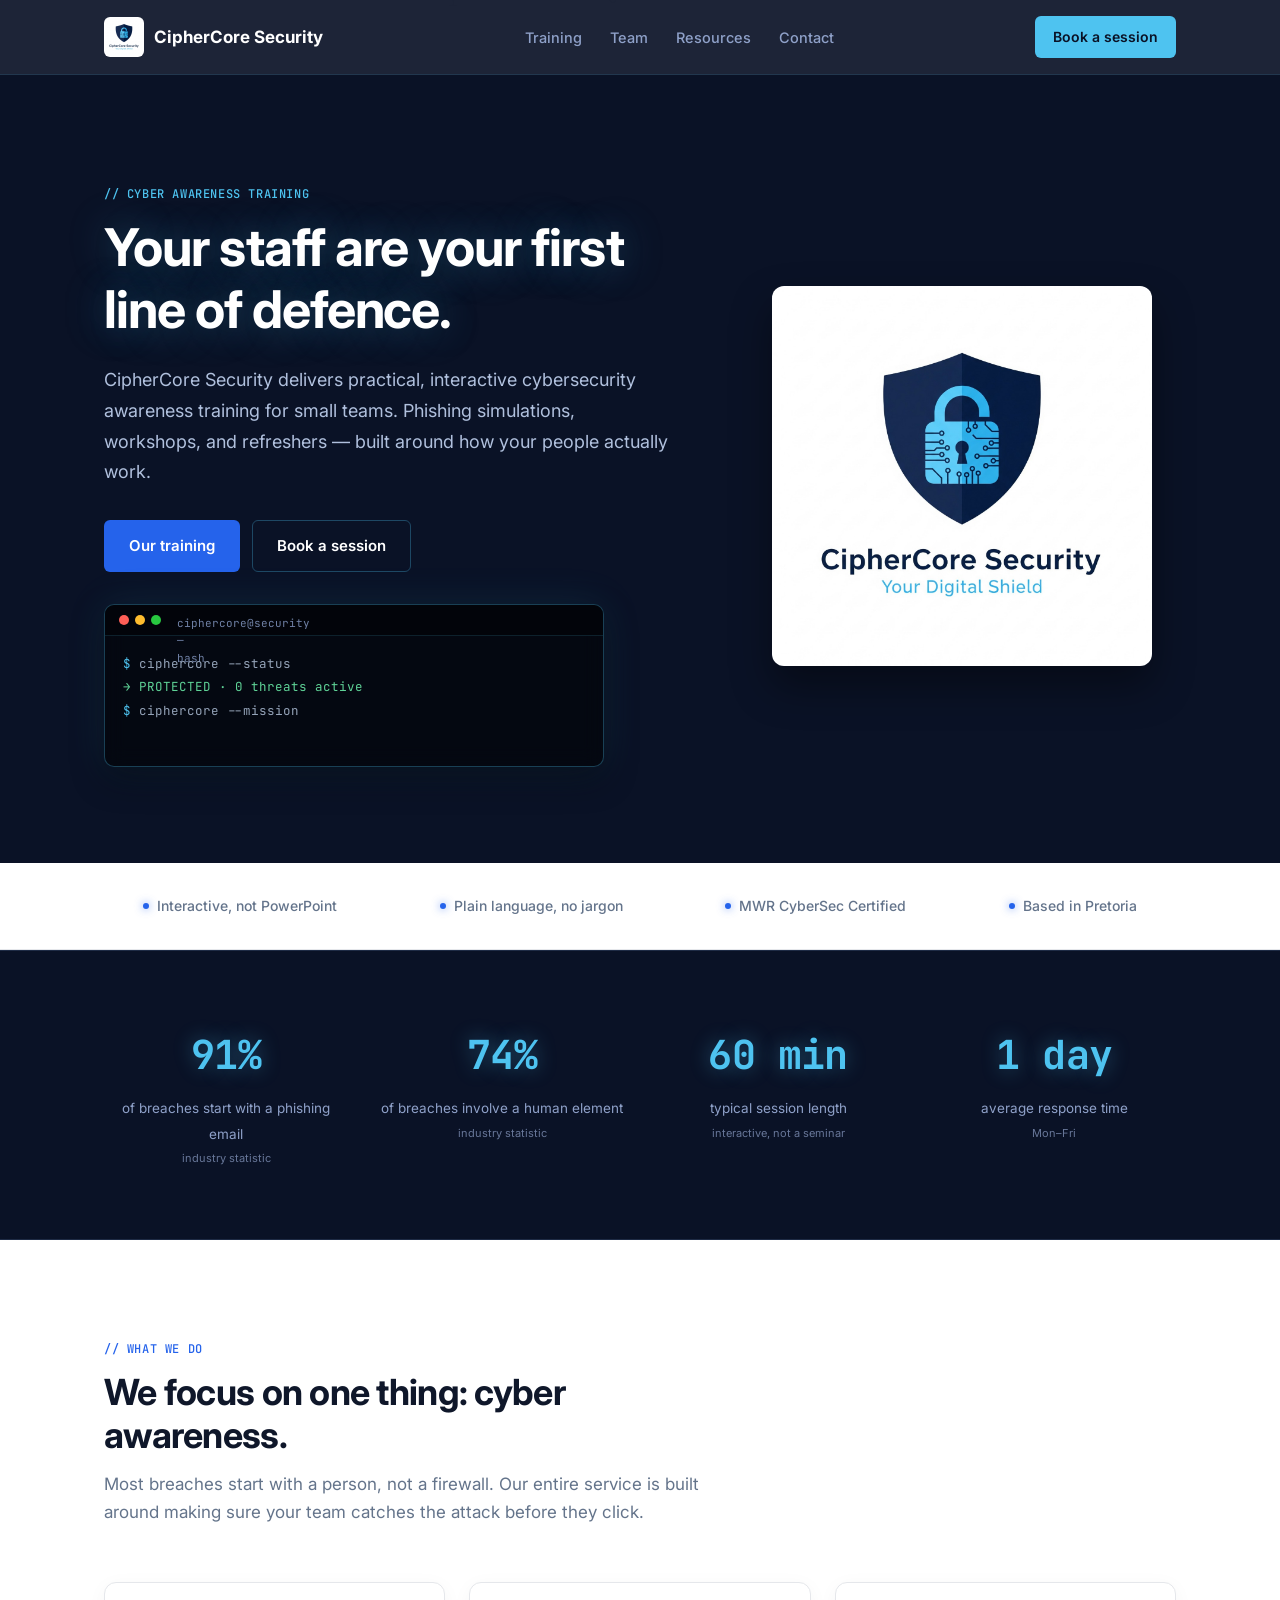
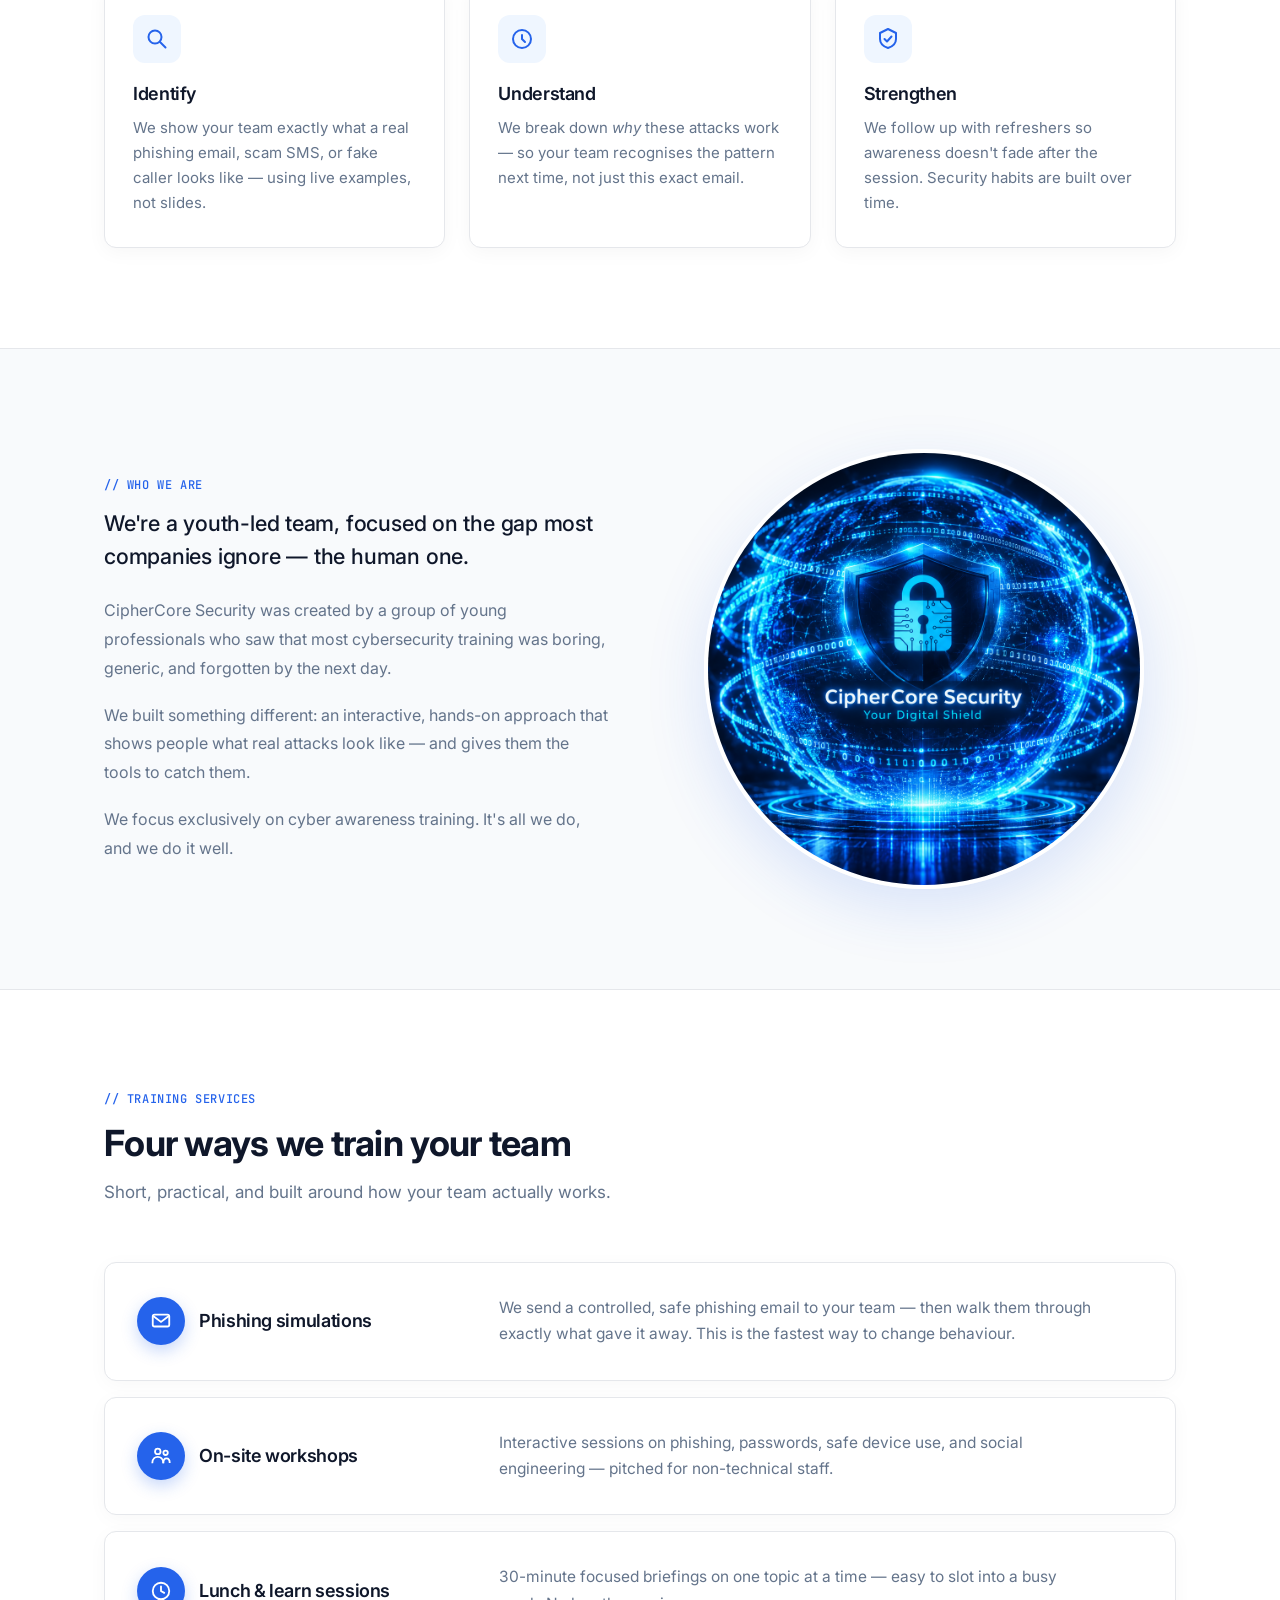
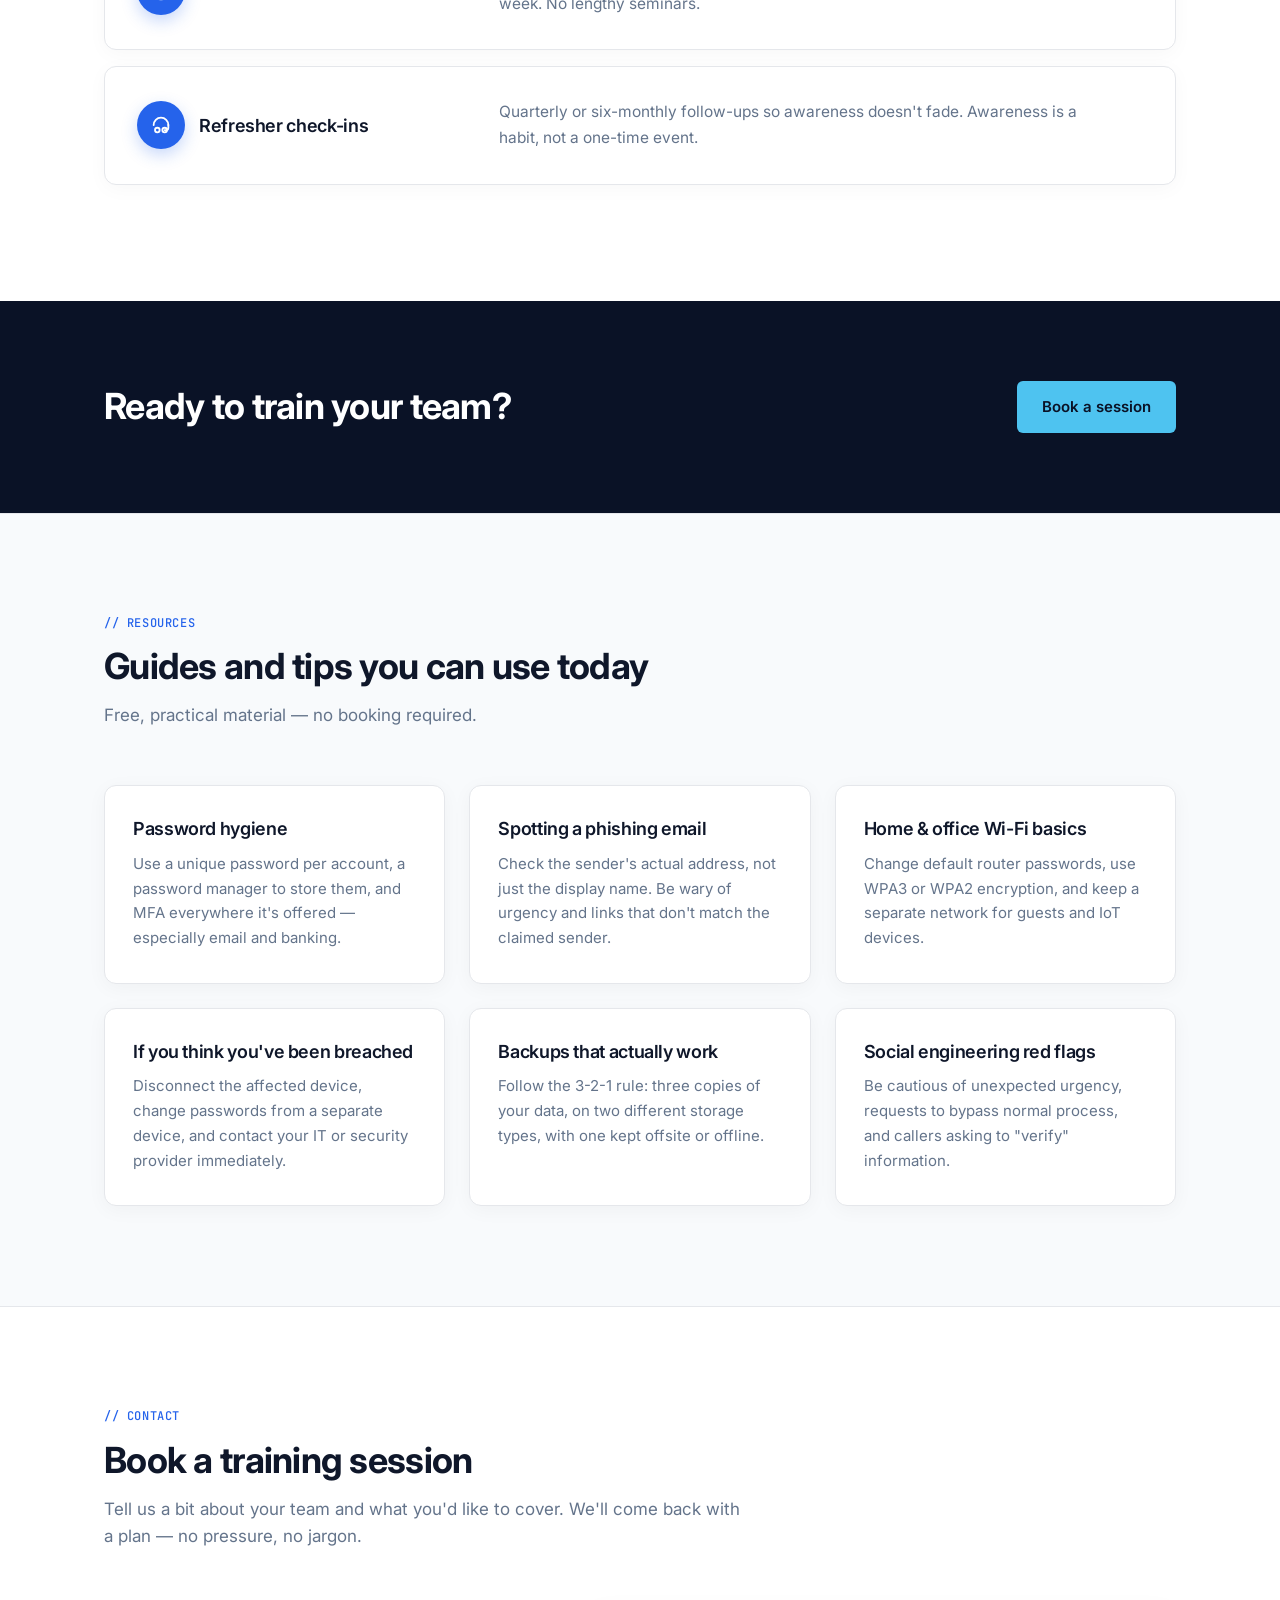
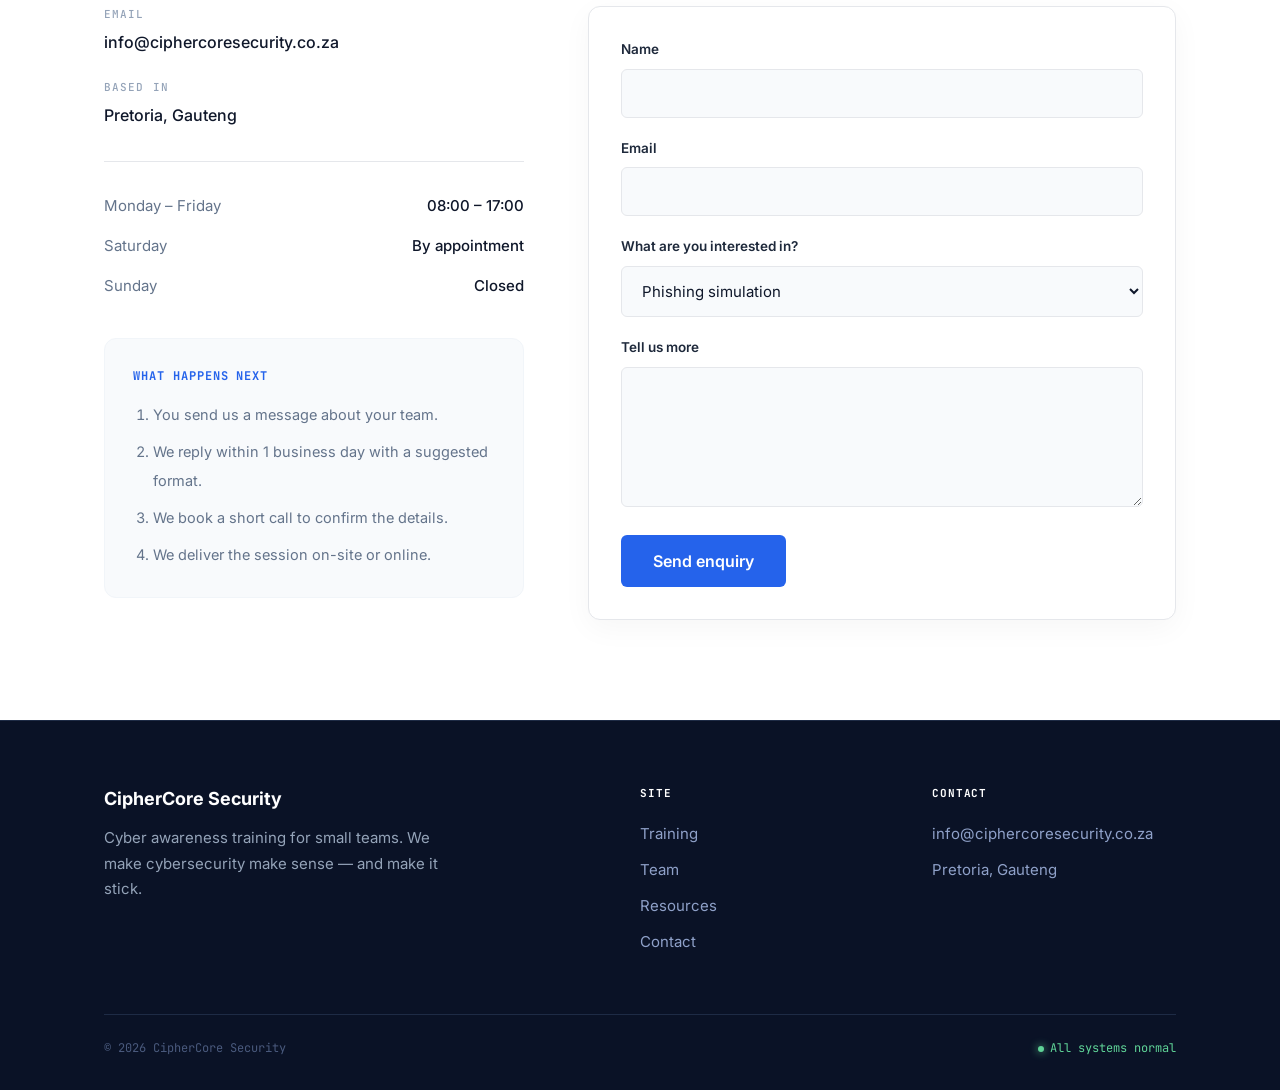
==== index.html @ 13bda6de "Remove process section from index.html Removed the process section detailing the steps for team trai" ====
<!DOCTYPE html>
<html lang="en">
<head>
<meta charset="UTF-8">
<meta name="viewport" content="width=device-width, initial-scale=1">
<title>CipherCore Security — Cyber Awareness Training</title>
<link rel="icon" type="image/jpeg" href="logo.jpg.jpeg">
<meta name="theme-color" content="#0a1226">
<meta name="description" content="Interactive cybersecurity awareness training for small teams. Phishing simulations, workshops, and refreshers — built for how real people work.">

<meta property="og:type" content="website">
<meta property="og:title" content="CipherCore Security — Cyber Awareness Training">
<meta property="og:description" content="Your staff are your first line of defence. We train them.">
<meta property="og:url" content="https://ciphercoresecurity.co.za/">
<meta property="og:image" content="https://ciphercoresecurity.co.za/logo.jpg.jpeg">
<meta name="twitter:card" content="summary_large_image">

<link rel="stylesheet" href="css/site.css">

</head>
<body>

<canvas id="siteCanvas" class="site-canvas" aria-hidden="true"></canvas>

<header class="site-header">
  <div class="nav">
    <a href="#" class="brand">
      <img src="logo.jpg.jpeg" alt="CipherCore Security logo" class="brand-logo">
      <span>CipherCore Security</span>
    </a>

    <button class="nav-toggle" aria-label="Toggle navigation">☰</button>

    <nav class="nav-links">
      <a href="#services">Training</a>
      <a href="#team">Team</a>
      <a href="#resources">Resources</a>
      <a href="#contact">Contact</a>
    </nav>

    <a href="#contact" class="nav-cta">Book a session</a>
  </div>
</header>

<!-- ============ HERO ============ -->
<section class="hero">
  <div class="wrap hero-grid">
    <div>
      <span class="eyebrow">// Cyber awareness training</span>
      <h1>Your staff are your first line of defence.</h1>
      <p class="lede">CipherCore Security delivers practical, interactive cybersecurity awareness training for small teams. Phishing simulations, workshops, and refreshers — built around how your people actually work.</p>
      <div class="hero-ctas">
        <a href="#services" class="btn btn-primary">Our training</a>
        <a href="#contact" class="btn btn-secondary">Book a session</a>
      </div>

      <div class="terminal">
        <div class="terminal-bar">
          <span></span><span></span><span></span>
          <span class="terminal-title">ciphercore@security — bash</span>
        </div>
        <div class="terminal-body"></div>
      </div>
    </div>

    <div class="hero-visual">
      <img src="logo.jpg.jpeg" alt="CipherCore Security" class="hero-logo">
    </div>
  </div>
</section>

<!-- ============ TRUST STRIP ============ -->
<section class="trust-strip">
  <div class="wrap">
    <div class="trust-items">
      <span>Interactive, not PowerPoint</span>
      <span>Plain language, no jargon</span>
      <span>MWR CyberSec Certified</span>
      <span>Based in Pretoria</span>
    </div>
  </div>
</section>

<!-- ============ STATS ============ -->
<section class="stats-section">
  <div class="wrap">
    <div class="stats-grid">
      <div class="stat-item">
        <span class="stat-num" data-target="91" data-suffix="%">0%</span>
        <span class="stat-label">of breaches start with a phishing email <small>industry statistic</small></span>
      </div>
      <div class="stat-item">
        <span class="stat-num" data-target="74" data-suffix="%">0%</span>
        <span class="stat-label">of breaches involve a human element <small>industry statistic</small></span>
      </div>
      <div class="stat-item">
        <span class="stat-num" data-target="60" data-suffix=" min">0 min</span>
        <span class="stat-label">typical session length <small>interactive, not a seminar</small></span>
      </div>
      <div class="stat-item">
        <span class="stat-num" data-target="1" data-suffix=" day">0 day</span>
        <span class="stat-label">average response time <small>Mon–Fri</small></span>
      </div>
    </div>
  </div>
</section>

<!-- ============ WHAT WE DO (PILLARS) ============ -->
<section>
  <div class="wrap">
    <div class="section-head">
      <span class="eyebrow">// What we do</span>
      <h2>We focus on one thing: cyber awareness.</h2>
      <p>Most breaches start with a person, not a firewall. Our entire service is built around making sure your team catches the attack before they click.</p>
    </div>

    <div class="pillars-grid">
      <div class="pillar">
        <div class="pillar-icon">
          <svg viewBox="0 0 24 24" fill="none">
            <circle cx="10" cy="10" r="6.5" stroke="currentColor" stroke-width="2"/>
            <line x1="15" y1="15" x2="20.5" y2="20.5" stroke="currentColor" stroke-width="2" stroke-linecap="round"/>
          </svg>
        </div>
        <h3>Identify</h3>
        <p>We show your team exactly what a real phishing email, scam SMS, or fake caller looks like — using live examples, not slides.</p>
      </div>

      <div class="pillar">
        <div class="pillar-icon">
          <svg viewBox="0 0 24 24" fill="none">
            <circle cx="12" cy="12" r="9" stroke="currentColor" stroke-width="2"/>
            <path d="M12 8V12L15 15" stroke="currentColor" stroke-width="2" stroke-linecap="round"/>
          </svg>
        </div>
        <h3>Understand</h3>
        <p>We break down <em>why</em> these attacks work — so your team recognises the pattern next time, not just this exact email.</p>
      </div>

      <div class="pillar">
        <div class="pillar-icon">
          <svg viewBox="0 0 24 24" fill="none">
            <path d="M12 2L20 6V12C20 16.5 16.5 19.5 12 21C7.5 19.5 4 16.5 4 12V6L12 2Z" stroke="currentColor" stroke-width="2" stroke-linejoin="round"/>
            <path d="M8.5 12L11 14.5L15.5 9.5" stroke="currentColor" stroke-width="2" stroke-linecap="round" stroke-linejoin="round"/>
          </svg>
        </div>
        <h3>Strengthen</h3>
        <p>We follow up with refreshers so awareness doesn't fade after the session. Security habits are built over time.</p>
      </div>
    </div>
  </div>
</section>

<!-- ============ ABOUT ============ -->
<section id="about" class="section-soft section-line">
  <div class="wrap about-grid">
    <div>
      <span class="eyebrow">// Who we are</span>
      <p class="about-lead">We're a youth-led team, focused on the gap most companies ignore — the human one.</p>
      
      <div class="about-body" style="margin-top: 24px;">
        <p>CipherCore Security was created by a group of young professionals who saw that most cybersecurity training was boring, generic, and forgotten by the next day.</p>
        <p>We built something different: an interactive, hands-on approach that shows people what real attacks look like — and gives them the tools to catch them.</p>
        <p>We focus exclusively on cyber awareness training. It's all we do, and we do it well.</p>
      </div>
    </div>
    
    <div class="about-visual">
      <img src="about-visual.jpg.png" alt="CipherCore Cyber Awareness" class="about-img">
    </div>
  </div>
</section>

<!-- ============ SERVICES ============ -->
<section id="services">
  <div class="wrap">
    <div class="section-head">
      <span class="eyebrow">// Training services</span>
      <h2>Four ways we train your team</h2>
      <p>Short, practical, and built around how your team actually works.</p>
    </div>

    <div class="value-rows">
      <div class="value-row">
        <h3>
          <span class="row-icon">
            <svg viewBox="0 0 24 24" fill="none"><rect x="3" y="5" width="18" height="13" rx="2" stroke="currentColor" stroke-width="2"/><path d="M3.5 6.5L12 13L20.5 6.5" stroke="currentColor" stroke-width="2"/></svg>
          </span>
          Phishing simulations
        </h3>
        <p>We send a controlled, safe phishing email to your team — then walk them through exactly what gave it away. This is the fastest way to change behaviour.</p>
      </div>

      <div class="value-row">
        <h3>
          <span class="row-icon">
            <svg viewBox="0 0 24 24" fill="none"><circle cx="8.5" cy="7" r="3" stroke="currentColor" stroke-width="2"/><circle cx="17" cy="8.5" r="2.4" stroke="currentColor" stroke-width="2"/><path d="M2.5 20 C2.5 14.5 6 13 8.5 13 C11 13 14.5 14.5 14.5 20" stroke="currentColor" stroke-width="2"/><path d="M14.5 20 C14.5 16 16.5 14.5 18 14.5 C19.8 14.5 21.5 16 21.5 19.5" stroke="currentColor" stroke-width="2"/></svg>
          </span>
          On-site workshops
        </h3>
        <p>Interactive sessions on phishing, passwords, safe device use, and social engineering — pitched for non-technical staff.</p>
      </div>

      <div class="value-row">
        <h3>
          <span class="row-icon">
            <svg viewBox="0 0 24 24" fill="none"><circle cx="12" cy="12" r="9" stroke="currentColor" stroke-width="2"/><path d="M12 7V12L15.5 14" stroke="currentColor" stroke-width="2" stroke-linecap="round"/></svg>
          </span>
          Lunch &amp; learn sessions
        </h3>
        <p>30-minute focused briefings on one topic at a time — easy to slot into a busy week. No lengthy seminars.</p>
      </div>

      <div class="value-row">
        <h3>
          <span class="row-icon">
            <svg viewBox="0 0 24 24" fill="none"><path d="M4 12C4 7.5 7.5 4 12 4C16.5 4 20 7.5 20 12" stroke="currentColor" stroke-width="2" stroke-linecap="round"/><path d="M20 12V15C20 16.5 19 17.5 17.5 17.5H16" stroke="currentColor" stroke-width="2" stroke-linecap="round"/><circle cx="8" cy="17.5" r="2.5" stroke="currentColor" stroke-width="2"/><circle cx="16" cy="17.5" r="2.5" stroke="currentColor" stroke-width="2"/></svg>
          </span>
          Refresher check-ins
        </h3>
        <p>Quarterly or six-monthly follow-ups so awareness doesn't fade. Awareness is a habit, not a one-time event.</p>
      </div>
    </div>
  </div>
</section>


<!-- ============ CTA ============ -->
<section class="cta-banner">
  <div class="wrap">
    <h2>Ready to train your team?</h2>
    <a href="#contact" class="btn btn-primary">Book a session</a>
  </div>
</section>


<!-- ============ RESOURCES ============ -->
<section id="resources" class="section-soft section-line">
  <div class="wrap">
    <div class="section-head">
      <span class="eyebrow">// Resources</span>
      <h2>Guides and tips you can use today</h2>
      <p>Free, practical material — no booking required.</p>
    </div>

    <div class="card-grid">
      <div class="card">
        <h3>Password hygiene</h3>
        <p>Use a unique password per account, a password manager to store them, and MFA everywhere it's offered — especially email and banking.</p>
      </div>
      <div class="card">
        <h3>Spotting a phishing email</h3>
        <p>Check the sender's actual address, not just the display name. Be wary of urgency and links that don't match the claimed sender.</p>
      </div>
      <div class="card">
        <h3>Home &amp; office Wi-Fi basics</h3>
        <p>Change default router passwords, use WPA3 or WPA2 encryption, and keep a separate network for guests and IoT devices.</p>
      </div>
      <div class="card">
        <h3>If you think you've been breached</h3>
        <p>Disconnect the affected device, change passwords from a separate device, and contact your IT or security provider immediately.</p>
      </div>
      <div class="card">
        <h3>Backups that actually work</h3>
        <p>Follow the 3-2-1 rule: three copies of your data, on two different storage types, with one kept offsite or offline.</p>
      </div>
      <div class="card">
        <h3>Social engineering red flags</h3>
        <p>Be cautious of unexpected urgency, requests to bypass normal process, and callers asking to "verify" information.</p>
      </div>
    </div>
  </div>
</section>

<!-- ============ CONTACT ============ -->
<section id="contact">
  <div class="wrap">
    <div class="section-head">
      <span class="eyebrow">// Contact</span>
      <h2>Book a training session</h2>
      <p>Tell us a bit about your team and what you'd like to cover. We'll come back with a plan — no pressure, no jargon.</p>
    </div>

    <div class="contact-grid">
      <div class="contact-info">
        <div class="item">
          <span class="label">Email</span>
          <a href="mailto:info@ciphercoresecurity.co.za">info@ciphercoresecurity.co.za</a>
        </div>
        <div class="item">
          <span class="label">Based in</span>
          <span>Pretoria, Gauteng</span>
        </div>

        <div class="hours">
          <div class="hours-row"><span>Monday – Friday</span><span>08:00 – 17:00</span></div>
          <div class="hours-row"><span>Saturday</span><span>By appointment</span></div>
          <div class="hours-row"><span>Sunday</span><span>Closed</span></div>
        </div>

        <div class="next-steps">
          <h4>What happens next</h4>
          <ol>
            <li>You send us a message about your team.</li>
            <li>We reply within 1 business day with a suggested format.</li>
            <li>We book a short call to confirm the details.</li>
            <li>We deliver the session on-site or online.</li>
          </ol>
        </div>
      </div>

      <form action="https://formspree.io/f/mdeaywbo" method="POST">
        <div class="form-row">
          <label for="name">Name</label>
          <input type="text" id="name" name="name" required>
        </div>
        <div class="form-row">
          <label for="email">Email</label>
          <input type="email" id="email" name="email" required>
        </div>
        <div class="form-row">
          <label for="service">What are you interested in?</label>
          <select id="service" name="service">
            <option>Phishing simulation</option>
            <option>On-site workshop</option>
            <option>Lunch &amp; learn session</option>
            <option>Full awareness programme</option>
            <option>Not sure yet — let's talk</option>
          </select>
        </div>
        <div class="form-row">
          <label for="message">Tell us more</label>
          <textarea id="message" name="message" required></textarea>
        </div>
        <button type="submit">Send enquiry</button>
      </form>
    </div>
  </div>
</section>

<!-- ============ FOOTER ============ -->
<footer class="site-footer">
  <div class="wrap">
    <div class="footer-grid">
      <div class="footer-brand">
        <h4>CipherCore Security</h4>
        <p>Cyber awareness training for small teams. We make cybersecurity make sense — and make it stick.</p>
      </div>

      <div class="footer-col">
        <h5>Site</h5>
        <a href="#services">Training</a>
        <a href="#team">Team</a>
        <a href="#resources">Resources</a>
        <a href="#contact">Contact</a>
      </div>

      <div class="footer-col">
        <h5>Contact</h5>
        <a href="mailto:info@ciphercoresecurity.co.za">info@ciphercoresecurity.co.za</a>
        <span>Pretoria, Gauteng</span>
      </div>
    </div>

    <div class="footer-bottom">
      <span>© <span id="year"></span> CipherCore Security</span>
      <span class="status">All systems normal</span>
    </div>
  </div>
</footer>

<script src="js/main.js"></script>
</body>
</html>
---- css/site.css ----
/* =========================================================
   CipherCore Security — Final Working CSS
   ========================================================= */

@import url('https://fonts.googleapis.com/css2?family=Inter:wght@400;500;600;700&family=JetBrains+Mono:wght@400;500;700&display=swap');

:root {
  --bg: #ffffff;
  --bg-soft: #f8fafc;
  --bg-card: #ffffff;
  --ink: #0f172a;
  --ink-2: #1e293b;
  --muted: #64748b;
  --muted-2: #94a3b8;
  --line: #e5e7eb;
  --line-soft: #f1f5f9;
  --brand: #2563eb;
  --brand-dark: #1d4ed8;
  --brand-soft: #eff6ff;
  --cyan: #4EC3F0;
  --navy: #0a1226;
  --radius: 12px;
  --radius-sm: 6px;
  --max: 1120px;
}

* { box-sizing: border-box; margin: 0; padding: 0; }
html { scroll-behavior: smooth; }

body {
  font-family: 'Inter', -apple-system, BlinkMacSystemFont, 'Segoe UI', system-ui, sans-serif;
  background: var(--bg);
  color: var(--ink);
  line-height: 1.6;
  -webkit-font-smoothing: antialiased;
  position: relative;
  overflow-x: hidden;
  width: 100%;
  max-width: 100vw;
}

img { max-width: 100%; height: auto; display: block; }
a { color: inherit; text-decoration: none; }

.site-canvas {
  position: fixed;
  top: 0;
  left: 0;
  width: 100%;
  height: 100%;
  z-index: -1;
  pointer-events: none;
  opacity: 0.15; 
}

section {
  padding: 100px 0;
  position: relative;
  z-index: 1;
  background-color: var(--bg);
}

.section-soft {
  background-color: var(--bg-soft);
  border-top: 1px solid var(--line);
  border-bottom: 1px solid var(--line);
}

.hero, .stats-section, .cta-banner, .site-footer {
  background-color: var(--navy);
}

.site-header {
  position: sticky;
  top: 0;
  z-index: 50;
  background: rgba(10, 18, 38, 0.92);
  backdrop-filter: blur(12px);
  border-bottom: 1px solid rgba(78, 195, 240, 0.12);
}

.nav {
  display: flex;
  align-items: center;
  justify-content: space-between;
  padding: 16px 24px;
  max-width: var(--max);
  margin: 0 auto;
  gap: 24px;
}

.brand {
  display: flex;
  align-items: center;
  gap: 10px;
  font-weight: 700;
  font-size: 17px;
  color: #fff;
  flex-shrink: 0;
}

.brand-logo {
  height: 40px;
  width: auto;
  max-height: 40px;
  max-width: 200px;
  display: inline-block;
  vertical-align: middle;
  border-radius: 6px;
}

.nav-links {
  display: flex;
  gap: 28px;
  font-size: 14.5px;
  color: #8fa1c9;
  font-weight: 500;
}

.nav-links a { transition: color 0.15s; }
.nav-links a:hover { color: #fff; }

.nav-cta {
  background: var(--cyan);
  color: var(--navy);
  padding: 10px 18px;
  border-radius: var(--radius-sm);
  font-size: 14px;
  font-weight: 600;
  transition: all 0.15s;
  white-space: nowrap;
}
.nav-cta:hover {
  background: #fff;
  box-shadow: 0 0 20px rgba(78, 195, 240, 0.5);
}

.nav-toggle {
  display: none;
  background: none;
  border: 1px solid rgba(78, 195, 240, 0.2);
  color: #fff;
  font-size: 20px;
  padding: 6px 10px;
  border-radius: 6px;
  cursor: pointer;
}

.btn {
  display: inline-block;
  padding: 13px 24px;
  border-radius: var(--radius-sm);
  font-weight: 600;
  font-size: 15px;
  transition: all 0.15s;
  cursor: pointer;
  border: 1px solid transparent;
  font-family: inherit;
}

.btn-primary { background: var(--brand); color: #fff; }
.btn-primary:hover {
  background: var(--brand-dark);
  transform: translateY(-1px);
  box-shadow: 0 8px 20px rgba(37, 99, 235, 0.35);
}

.btn-secondary { background: transparent; color: #fff; border-color: rgba(78, 195, 240, 0.3); }
.btn-secondary:hover { border-color: var(--cyan); color: var(--cyan); }

.wrap {
  max-width: var(--max);
  margin: 0 auto;
  padding: 0 24px;
}

.section-head { max-width: 640px; margin-bottom: 56px; }

.eyebrow {
  display: block;
  font-family: 'JetBrains Mono', monospace;
  font-size: 12px;
  font-weight: 500;
  color: var(--brand);
  margin-bottom: 12px;
  letter-spacing: 0.05em;
  text-transform: uppercase;
}

h1, h2, h3 { color: var(--ink); letter-spacing: -0.02em; line-height: 1.2; }
h1 { font-size: clamp(2rem, 5vw, 3.25rem); font-weight: 700; }
h2 { font-size: clamp(1.75rem, 3.5vw, 2.25rem); font-weight: 700; }
h3 { font-size: 1.125rem; font-weight: 600; }

.section-head h2 { margin-bottom: 14px; }
.section-head p { color: var(--muted); font-size: 17px; }
p { color: var(--ink-2); }

.hero {
  padding: 110px 0 96px;
  position: relative;
  z-index: 1;
  overflow: hidden;
  color: #fff;
}

.hero-grid {
  display: grid;
  grid-template-columns: 1.15fr 0.85fr;
  gap: 64px;
  align-items: center;
  position: relative;
  z-index: 2;
}

.hero .eyebrow { color: var(--cyan); }

.hero h1 {
  color: #ffffff;
  max-width: 16ch;
  margin-bottom: 24px;
  text-shadow: 0 0 40px rgba(78, 195, 240, 0.35);
}

.hero .lede {
  font-size: 18px;
  color: #b0c0dd;
  max-width: 52ch;
  margin-bottom: 32px;
  line-height: 1.7;
}

.hero-ctas { display: flex; gap: 12px; flex-wrap: wrap; margin-bottom: 32px; }

.terminal {
  background: rgba(0, 0, 0, 0.55);
  border: 1px solid rgba(78, 195, 240, 0.3);
  border-radius: 10px;
  overflow: hidden;
  font-family: 'JetBrains Mono', monospace;
  font-size: 12.5px;
  max-width: 500px;
  box-shadow: 0 12px 32px rgba(0, 0, 0, 0.4), 0 0 40px rgba(78, 195, 240, 0.12);
  backdrop-filter: blur(10px);
}

.terminal-bar { display: flex; align-items: center; gap: 6px; padding: 10px 14px; border-bottom: 1px solid rgba(78, 195, 240, 0.15); background: rgba(0, 0, 0, 0.4); }
.terminal-bar span { width: 10px; height: 10px; border-radius: 50%; }
.terminal-bar span:nth-child(1) { background: #ff5f57; }
.terminal-bar span:nth-child(2) { background: #febc2e; }
.terminal-bar span:nth-child(3) { background: #28c840; }
.terminal-title { margin-left: 10px; color: #6f80a5; font-size: 11px; }

.terminal-body { padding: 16px 18px; color: #94a3b8; line-height: 1.9; min-height: 130px; }
.terminal-line { display: block; white-space: nowrap; overflow: hidden; }
.terminal-line .prompt { color: var(--cyan); }
.terminal-line .ok { color: #5FD397; }
.terminal-line .hl { color: #c8ffd4; }

.terminal-cursor { display: inline-block; width: 8px; height: 14px; background: var(--cyan); vertical-align: text-bottom; animation: termBlink 1s steps(1) infinite; margin-left: 2px; }
@keyframes termBlink { 50% { opacity: 0; } }

.hero-visual { display: grid; place-items: center; position: relative; z-index: 1; width: 100%; }
.hero-logo { max-width: 100%; max-height: 380px; width: auto; height: auto; display: block; margin: 0 auto; border-radius: 12px; box-shadow: 0 20px 40px rgba(0, 0, 0, 0.4); }

.trust-strip { padding: 32px 0; border-bottom: 1px solid var(--line); background: var(--bg); }
.trust-items { display: flex; justify-content: space-around; flex-wrap: wrap; gap: 24px; font-size: 14px; color: var(--muted); font-weight: 500; }
.trust-items span { display: flex; align-items: center; gap: 8px; }
.trust-items span::before { content: ""; width: 6px; height: 6px; background: var(--brand); border-radius: 50%; box-shadow: 0 0 8px rgba(37, 99, 235, 0.7); }

.stats-section { color: #e6ede9; padding: 72px 0; border-top: 1px solid #1e2b45; border-bottom: 1px solid #1e2b45; }
.stats-grid { display: grid; grid-template-columns: repeat(auto-fit, minmax(200px, 1fr)); gap: 32px; text-align: center; }
.stat-item .stat-num { font-family: 'JetBrains Mono', monospace; font-size: 2.5rem; font-weight: 700; color: var(--cyan); letter-spacing: -0.02em; display: block; margin-bottom: 8px; text-shadow: 0 0 20px rgba(78, 195, 240, 0.4); }
.stat-item .stat-label { font-size: 13.5px; color: #8fa1c9; line-height: 1.5; }
.stat-item .stat-label small { display: block; font-size: 11px; opacity: 0.7; margin-top: 4px; }

.pillars-grid, .card-grid { display: grid; grid-template-columns: repeat(auto-fit, minmax(280px, 1fr)); gap: 24px; }

.pillar, .card {
  background: var(--bg-card);
  border: 1px solid var(--line);
  border-radius: var(--radius);
  padding: 32px 28px;
  transition: all 0.2s ease;
  box-shadow: 0 4px 20px rgba(0,0,0,0.04);
  display: flex;
  flex-direction: column;
}

.pillar:hover, .card:hover {
  border-color: var(--brand);
  transform: translateY(-3px);
  box-shadow: 0 12px 30px rgba(37, 99, 235, 0.12);
}

.pillar-icon {
  width: 48px; height: 48px;
  border-radius: 12px;
  background: var(--brand-soft); 
  color: var(--brand);
  display: grid; place-items: center;
  margin-bottom: 20px;
}

.pillar-icon svg { width: 24px; height: 24px; }
.pillar h3, .card h3 { margin-bottom: 12px; font-size: 1.125rem; }
.pillar p, .card p { color: var(--muted); font-size: 15px; line-height: 1.65; flex: 1; }

.value-rows { display: flex; flex-direction: column; }
.value-row {
  display: grid;
  grid-template-columns: 1fr 2fr;
  gap: 40px;
  padding: 32px;
  background: var(--bg-card);
  border: 1px solid var(--line);
  border-radius: var(--radius);
  margin-bottom: 16px;
  box-shadow: 0 4px 20px rgba(0,0,0,0.03);
  align-items: center;
  transition: all 0.2s ease;
}
.value-row:hover { border-color: var(--brand); transform: translateY(-2px); box-shadow: 0 12px 30px rgba(37, 99, 235, 0.08); }
.value-row h3 { font-size: 1.125rem; display: flex; align-items: center; gap: 14px; }
.value-row h3 .row-icon {
  width: 48px; height: 48px;
  border-radius: 50%;
  background: var(--brand); 
  color: #fff;
  display: grid; place-items: center;
  flex-shrink: 0;
  box-shadow: 0 6px 16px rgba(37, 99, 235, 0.25);
}
.value-row h3 .row-icon svg { width: 22px; height: 22px; }
.value-row p { color: var(--muted); font-size: 15.5px; line-height: 1.7; max-width: 60ch; }

.process-list { display: flex; flex-direction: column; max-width: 720px; margin: 0 auto; }
.process-step {
  display: grid;
  grid-template-columns: 48px 1fr;
  gap: 24px;
  padding: 32px;
  background: var(--bg-card);
  border: 1px solid var(--line);
  border-radius: var(--radius);
  margin-bottom: 16px;
  box-shadow: 0 4px 20px rgba(0,0,0,0.03);
  transition: all 0.2s ease;
}
.process-step:hover { border-color: var(--brand); transform: translateX(4px); }
.process-num {
  font-family: 'JetBrains Mono', monospace;
  font-size: 16px; font-weight: 700;
  color: var(--brand);
  display: flex; align-items: center; justify-content: center;
  width: 48px; height: 48px;
  background: var(--brand-soft);
  border-radius: 50%;
}
.process-step h3 { font-size: 1.125rem; margin-bottom: 6px; }
.process-step p { color: var(--muted); font-size: 15.5px; }

.cta-banner { color: #fff; padding: 80px 0; }
.cta-banner .wrap { display: flex; justify-content: space-between; align-items: center; flex-wrap: wrap; gap: 24px; }
.cta-banner h2 { color: #fff; font-size: clamp(1.5rem, 3vw, 2.25rem); max-width: 24ch; }
.cta-banner .btn-primary { background: var(--cyan); color: var(--navy); }
.cta-banner .btn-primary:hover { background: #fff; }

.about-grid { display: grid; grid-template-columns: 1fr 1fr; gap: 64px; align-items: center; }
.about-lead { font-size: 1.35rem; font-weight: 500; color: var(--ink); line-height: 1.5; letter-spacing: -0.01em; margin-bottom: 24px; }
.about-body p { color: var(--muted); font-size: 16px; line-height: 1.8; margin-bottom: 18px; }
.about-body p:last-child { margin-bottom: 0; }
.about-visual { width: 100%; max-width: 440px; aspect-ratio: 1 / 1; margin: 0 auto; border-radius: 50%; overflow: hidden; box-shadow: 0 20px 60px rgba(37, 99, 235, 0.15); border: 4px solid var(--bg); }
.about-img { width: 100%; height: 100%; display: block; object-fit: cover; animation: spinImage 40s linear infinite; }
@keyframes spinImage { from { transform: rotate(0deg); } to { transform: rotate(360deg); } }

.team-grid { display: grid; grid-template-columns: repeat(auto-fill, minmax(260px, 1fr)); gap: 24px; }
.team-card {
  background: var(--bg-card);
  border: 1px solid var(--line);
  border-radius: var(--radius);
  padding: 28px;
  transition: all 0.2s ease;
  box-shadow: 0 4px 20px rgba(0,0,0,0.04);
}
.team-card:hover { border-color: var(--brand); transform: translateY(-4px); box-shadow: 0 16px 40px rgba(37, 99, 235, 0.12); }
.team-avatar {
  width: 80px; height: 80px;
  border-radius: 50%;
  background: linear-gradient(135deg, var(--brand), var(--brand-dark));
  color: #fff;
  display: grid; place-items: center;
  font-weight: 600; font-size: 20px;
  margin-bottom: 20px;
  box-shadow: 0 8px 20px rgba(37, 99, 235, 0.3);
}
.team-photo {
  width: 80px; height: 80px;
  border-radius: 50%;
  object-fit: cover; object-position: center top;
  display: block;
  margin-bottom: 20px;
  box-shadow: 0 8px 20px rgba(37, 99, 235, 0.25);
  border: 3px solid #fff;
}
.team-card h3 { font-size: 1.125rem; margin-bottom: 4px; }
.team-card .role { font-family: 'JetBrains Mono', monospace; font-size: 12px; font-weight: 500; color: var(--brand); text-transform: uppercase; letter-spacing: 0.08em; margin-bottom: 16px; }
.team-card p { color: var(--muted); font-size: 14.5px; line-height: 1.7; margin-bottom: 20px; }
.team-card .team-link { font-size: 14px; font-weight: 600; color: var(--brand); }
.team-card .team-link:hover { color: var(--brand-dark); }

.contact-grid { display: grid; grid-template-columns: 1fr 1.4fr; gap: 64px; align-items: start; }
.contact-info { display: flex; flex-direction: column; gap: 24px; }
.contact-info .item .label { display: block; font-family: 'JetBrains Mono', monospace; font-size: 11px; font-weight: 500; color: var(--muted-2); text-transform: uppercase; letter-spacing: 0.1em; margin-bottom: 6px; }
.contact-info .item a, .contact-info .item span { font-size: 16px; font-weight: 500; color: var(--ink); }
.contact-info .item a:hover { color: var(--brand); }
.hours { border-top: 1px solid var(--line); padding-top: 24px; margin-top: 8px; }
.hours-row { display: flex; justify-content: space-between; padding: 8px 0; font-size: 15px; color: var(--muted); }
.hours-row span:last-child { color: var(--ink); font-weight: 500; }
.next-steps { background: var(--bg-soft); border: 1px solid var(--line-soft); border-radius: var(--radius); padding: 28px; margin-top: 8px; }
.next-steps h4 { font-family: 'JetBrains Mono', monospace; font-size: 12px; font-weight: 700; color: var(--brand); margin-bottom: 14px; text-transform: uppercase; letter-spacing: 0.08em; }
.next-steps ol { padding-left: 20px; color: var(--muted); font-size: 14.5px; line-height: 2; }
.next-steps li { margin-bottom: 8px; }
.next-steps li:last-child { margin-bottom: 0; }

form { display: flex; flex-direction: column; gap: 20px; background: var(--bg-card); padding: 32px; border-radius: var(--radius); border: 1px solid var(--line); box-shadow: 0 8px 30px rgba(0,0,0,0.04); }
.form-row { display: flex; flex-direction: column; }
label { font-size: 13.5px; font-weight: 600; color: var(--ink-2); margin-bottom: 8px; }
input, textarea, select { width: 100%; background: var(--bg-soft); border: 1px solid var(--line); border-radius: var(--radius-sm); padding: 14px 16px; color: var(--ink); font-family: inherit; font-size: 15px; transition: all 0.15s; }
input:focus, textarea:focus, select:focus { outline: none; border-color: var(--brand); background: #fff; box-shadow: 0 0 0 3px rgba(37, 99, 235, 0.15); }
textarea { resize: vertical; min-height: 140px; }
button[type="submit"] { background: var(--brand); color: #fff; border: none; padding: 16px 32px; border-radius: var(--radius-sm); font-weight: 600; font-size: 16px; font-family: inherit; cursor: pointer; width: fit-content; transition: all 0.15s; margin-top: 8px; }
button[type="submit"]:hover { background: var(--brand-dark); transform: translateY(-2px); box-shadow: 0 8px 20px rgba(37, 99, 235, 0.3); }

.site-footer { border-top: 1px solid #1e2b45; padding: 64px 0 32px; color: #94a3b8; position: relative; z-index: 1; }
.footer-grid { display: grid; grid-template-columns: 2fr 1fr 1fr; gap: 48px; margin-bottom: 48px; }
.footer-brand h4 { font-size: 1.125rem; font-weight: 700; color: #fff; margin-bottom: 12px; }
.footer-brand p { color: #94a3b8; font-size: 15px; line-height: 1.7; max-width: 40ch; }
.footer-col h5 { font-family: 'JetBrains Mono', monospace; font-size: 11px; font-weight: 700; color: #fff; text-transform: uppercase; letter-spacing: 0.08em; margin-bottom: 20px; }
.footer-col a, .footer-col span { display: block; font-size: 15px; color: #8fa1c9; margin-bottom: 12px; }
.footer-col a:hover { color: var(--cyan); }
.footer-bottom { padding-top: 24px; border-top: 1px solid #1e2b45; display: flex; justify-content: space-between; flex-wrap: wrap; gap: 12px; font-family: 'JetBrains Mono', monospace; font-size: 12px; color: #4a5a7d; }
.footer-bottom .status { display: inline-flex; align-items: center; gap: 6px; color: #5FD397; }
.footer-bottom .status::before { content: ""; width: 6px; height: 6px; border-radius: 50%; background: #5FD397; box-shadow: 0 0 8px #5FD397; animation: statusPulse 2s ease-in-out infinite; }
@keyframes statusPulse { 0%, 100% { opacity: 1; } 50% { opacity: 0.4; } }

@media (max-width: 900px) {
  .nav-links { display: none; }
  .nav-toggle { display: block; }
  .nav.menu-open .nav-links { display: flex; position: absolute; top: 100%; left: 0; right: 0; background: rgba(10, 18, 38, 0.98); flex-direction: column; padding: 20px 24px; border-bottom: 1px solid rgba(78, 195, 240, 0.2); gap: 16px; }
  .hero-grid { grid-template-columns: 1fr; gap: 48px; }
  .hero-visual { max-width: 320px; margin: 0 auto; }
  .terminal { max-width: 100%; }
  .about-grid, .contact-grid { grid-template-columns: 1fr; gap: 40px; }
  .value-row { grid-template-columns: 1fr; gap: 16px; }
  .footer-grid { grid-template-columns: 1fr; gap: 32px; }
  .cta-banner .wrap { flex-direction: column; align-items: flex-start; }
}

@media (max-width: 600px) {
  section { padding: 64px 0; }
  .hero { padding: 72px 0 64px; }
  .site-canvas { opacity: 0.08; }
  .card, .team-card, .pillar, form { padding: 24px; }
  .process-step { grid-template-columns: 1fr; text-align: center; gap: 16px; }
  .process-num { margin: 0 auto; }
}
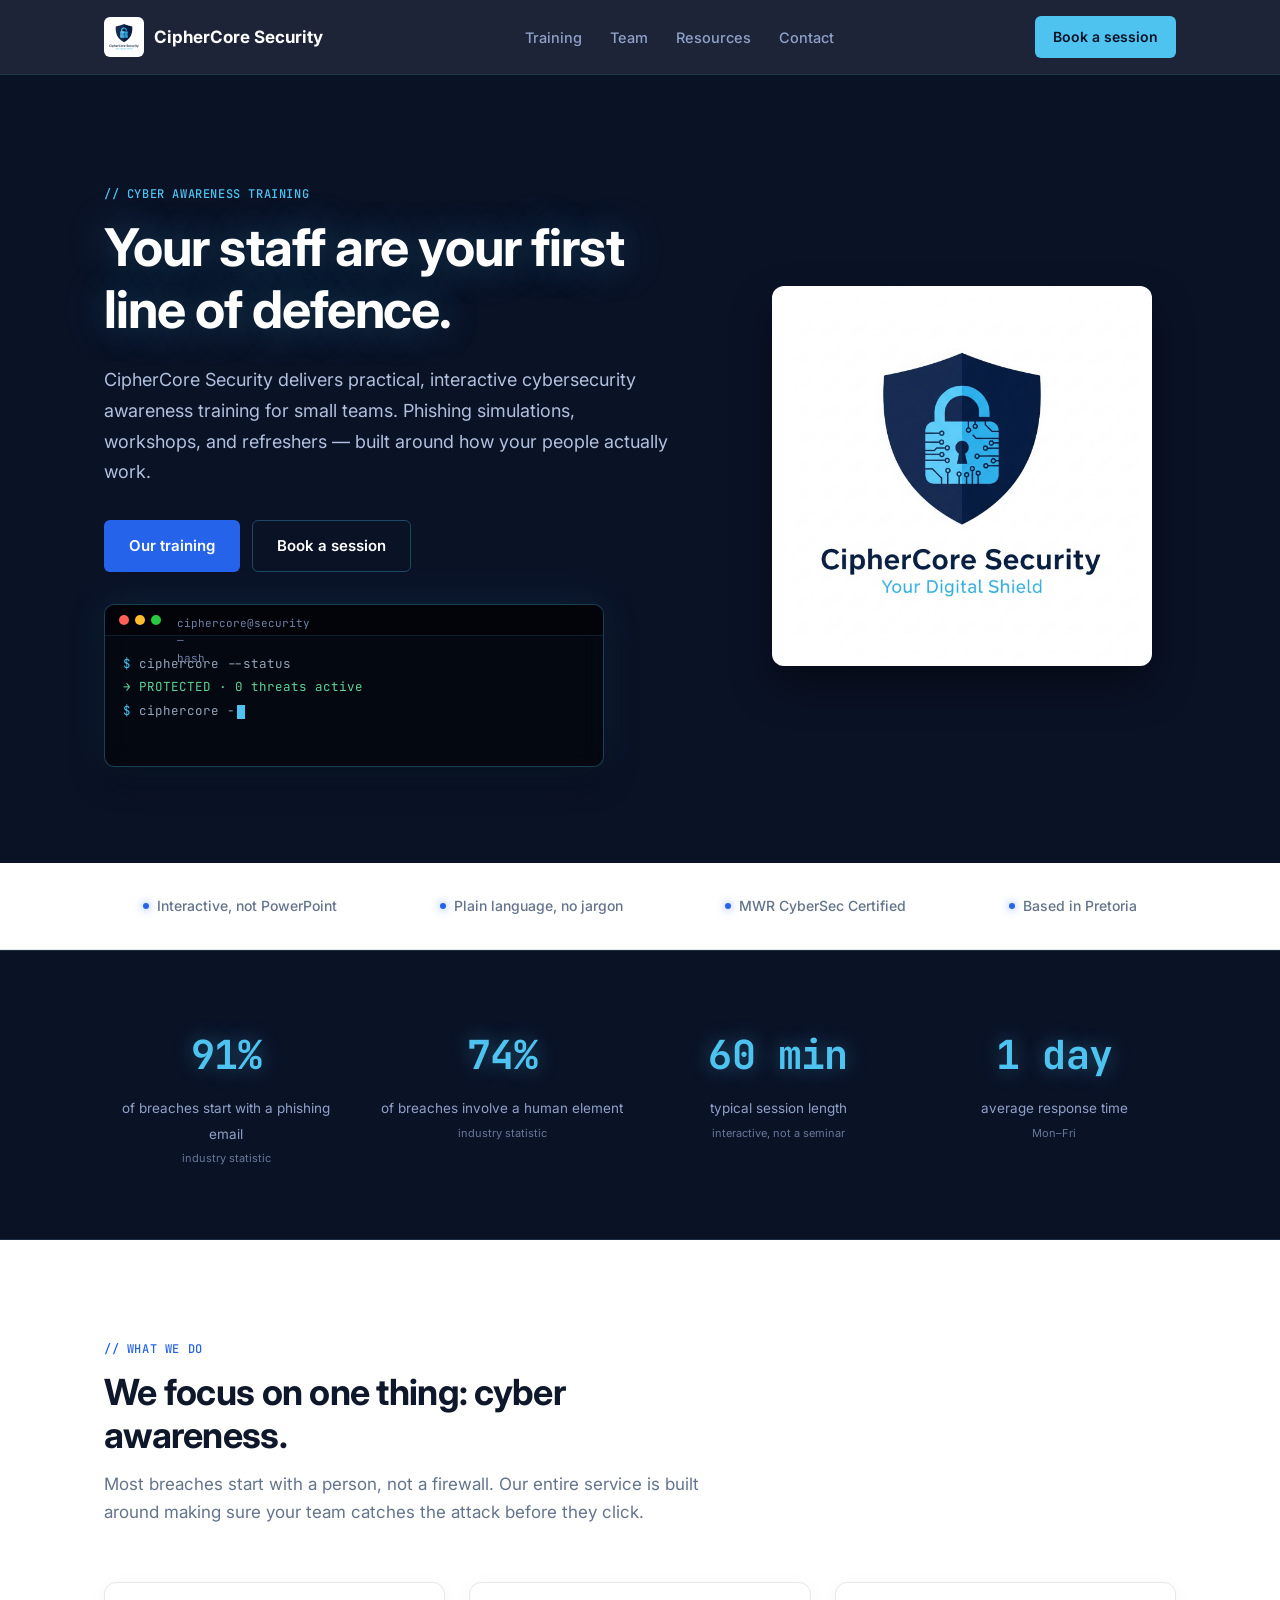
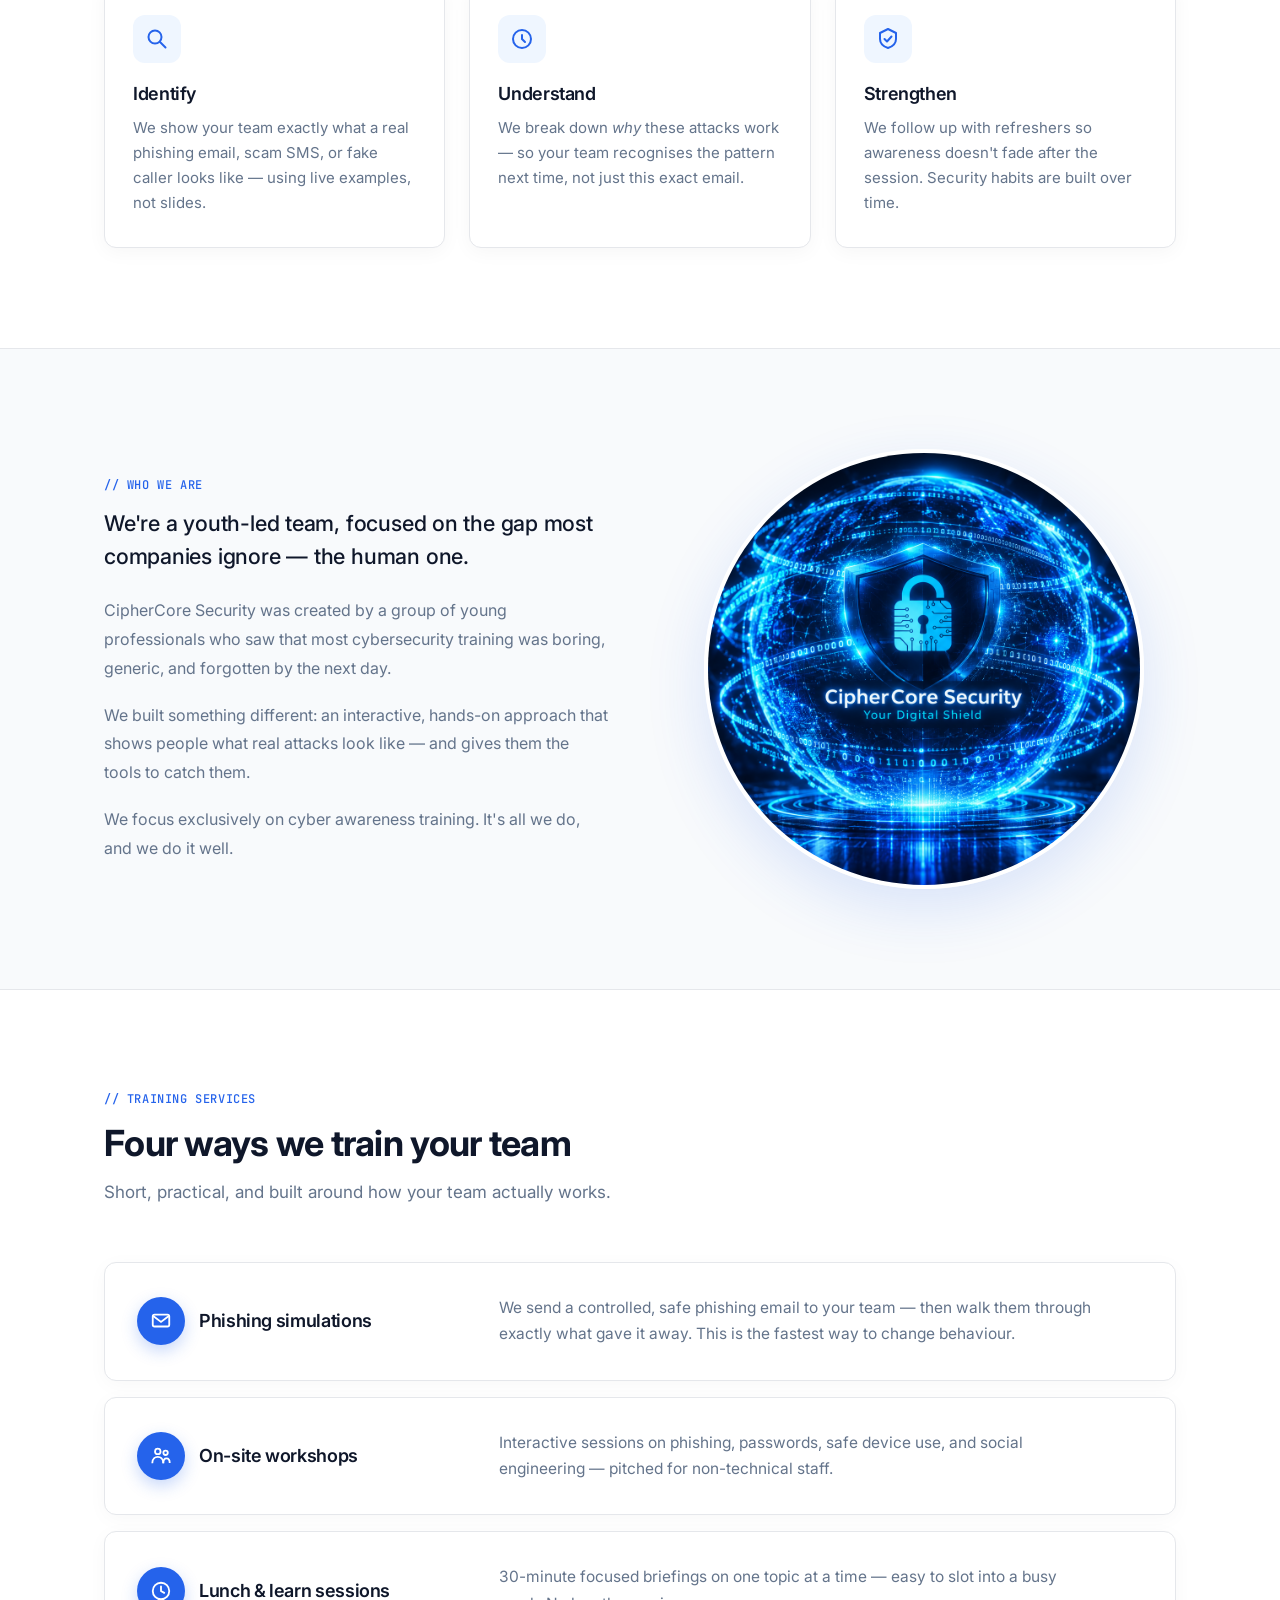
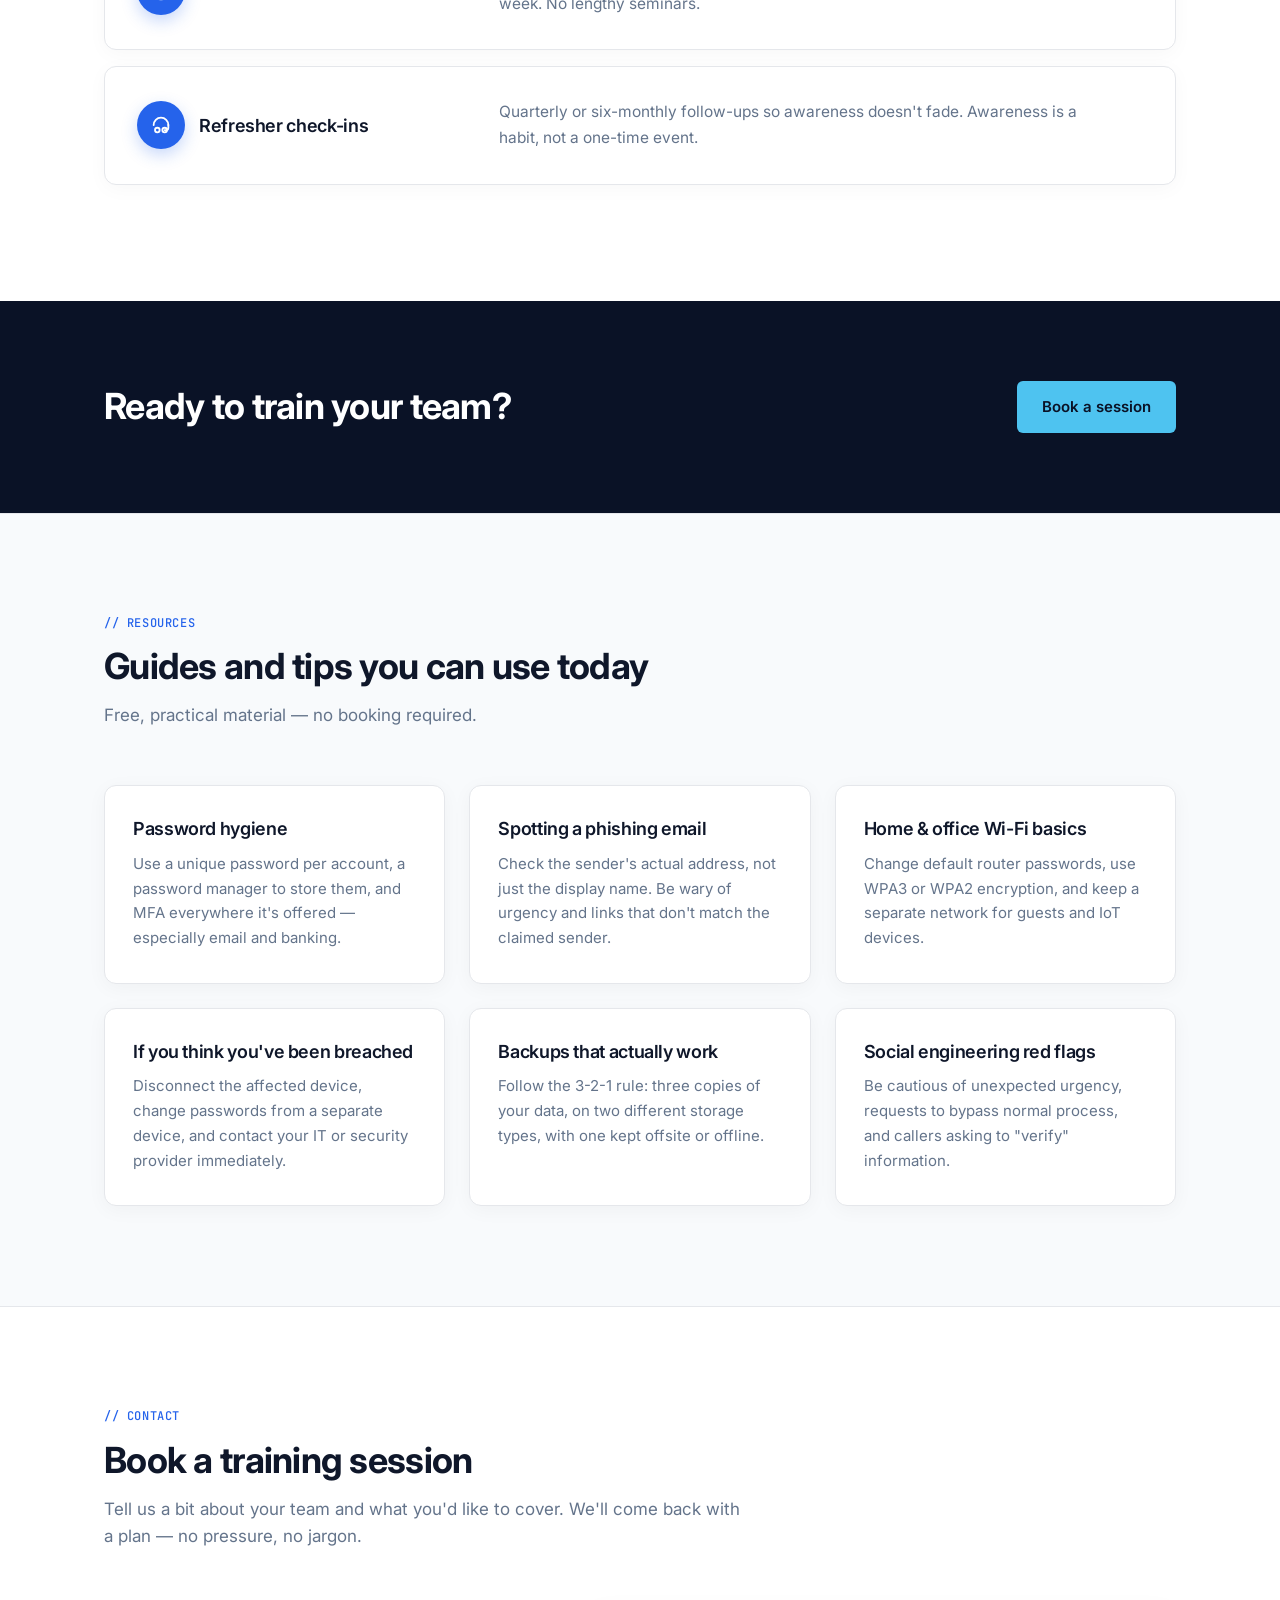
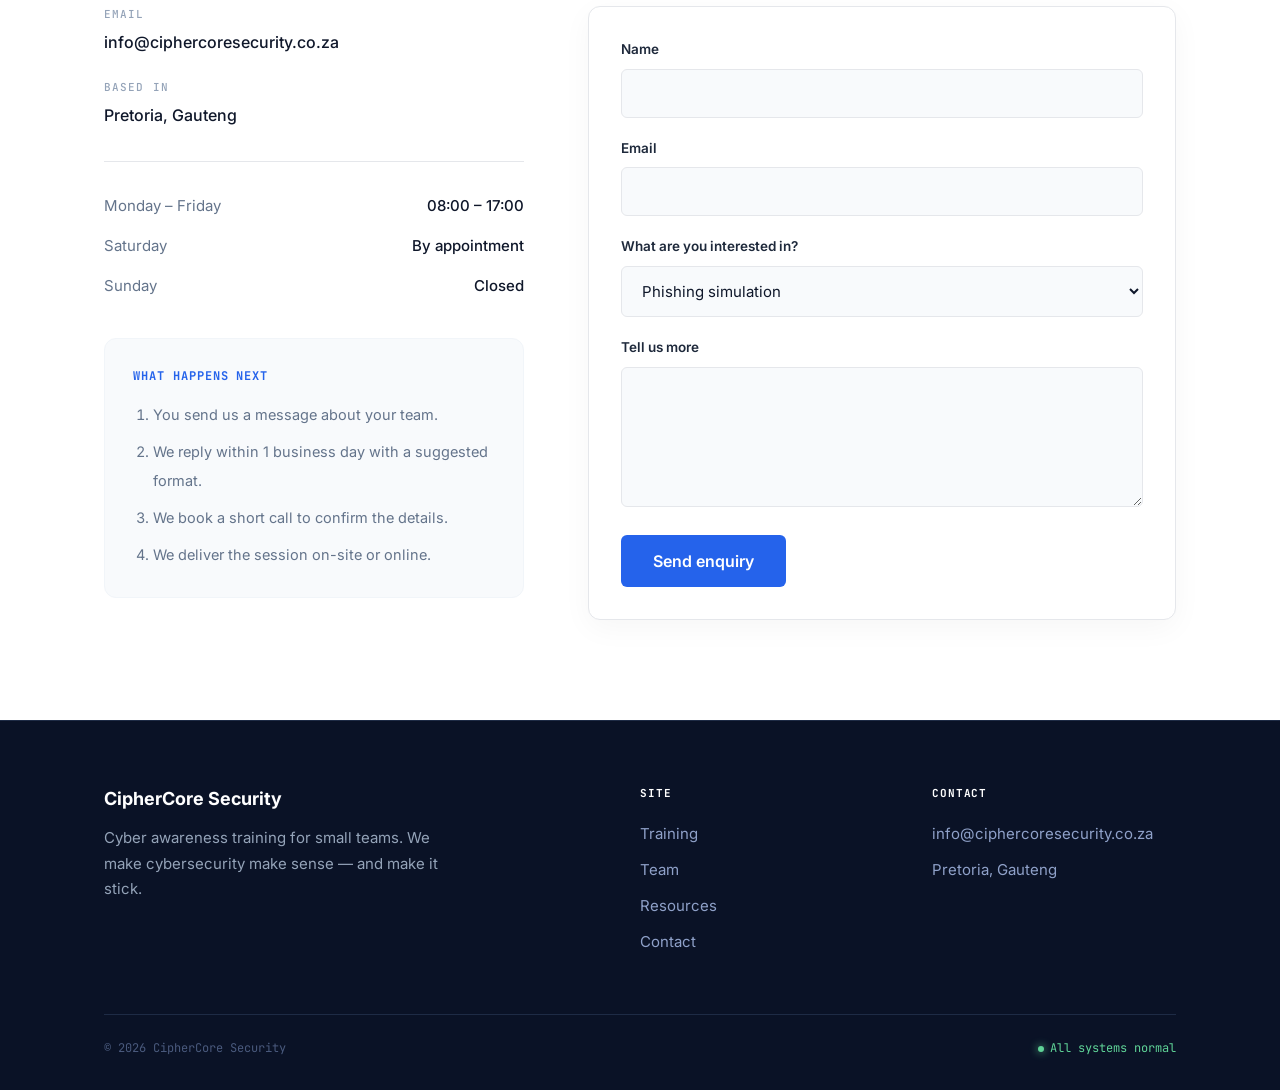
==== commit 1f40b02f: "Fix viewport meta tag for responsive design" ====
--- a/index.html
+++ b/index.html
@@ -2,7 +2,7 @@
 <html lang="en">
 <head>
 <meta charset="UTF-8">
-<meta name="viewport" content="width=device-width, initial-scale=1">
+<meta name="viewport" content="width=device-width, initial-scale=1.0">
 <title>CipherCore Security — Cyber Awareness Training</title>
 <link rel="icon" type="image/jpeg" href="logo.jpg.jpeg">
 <meta name="theme-color" content="#0a1226">
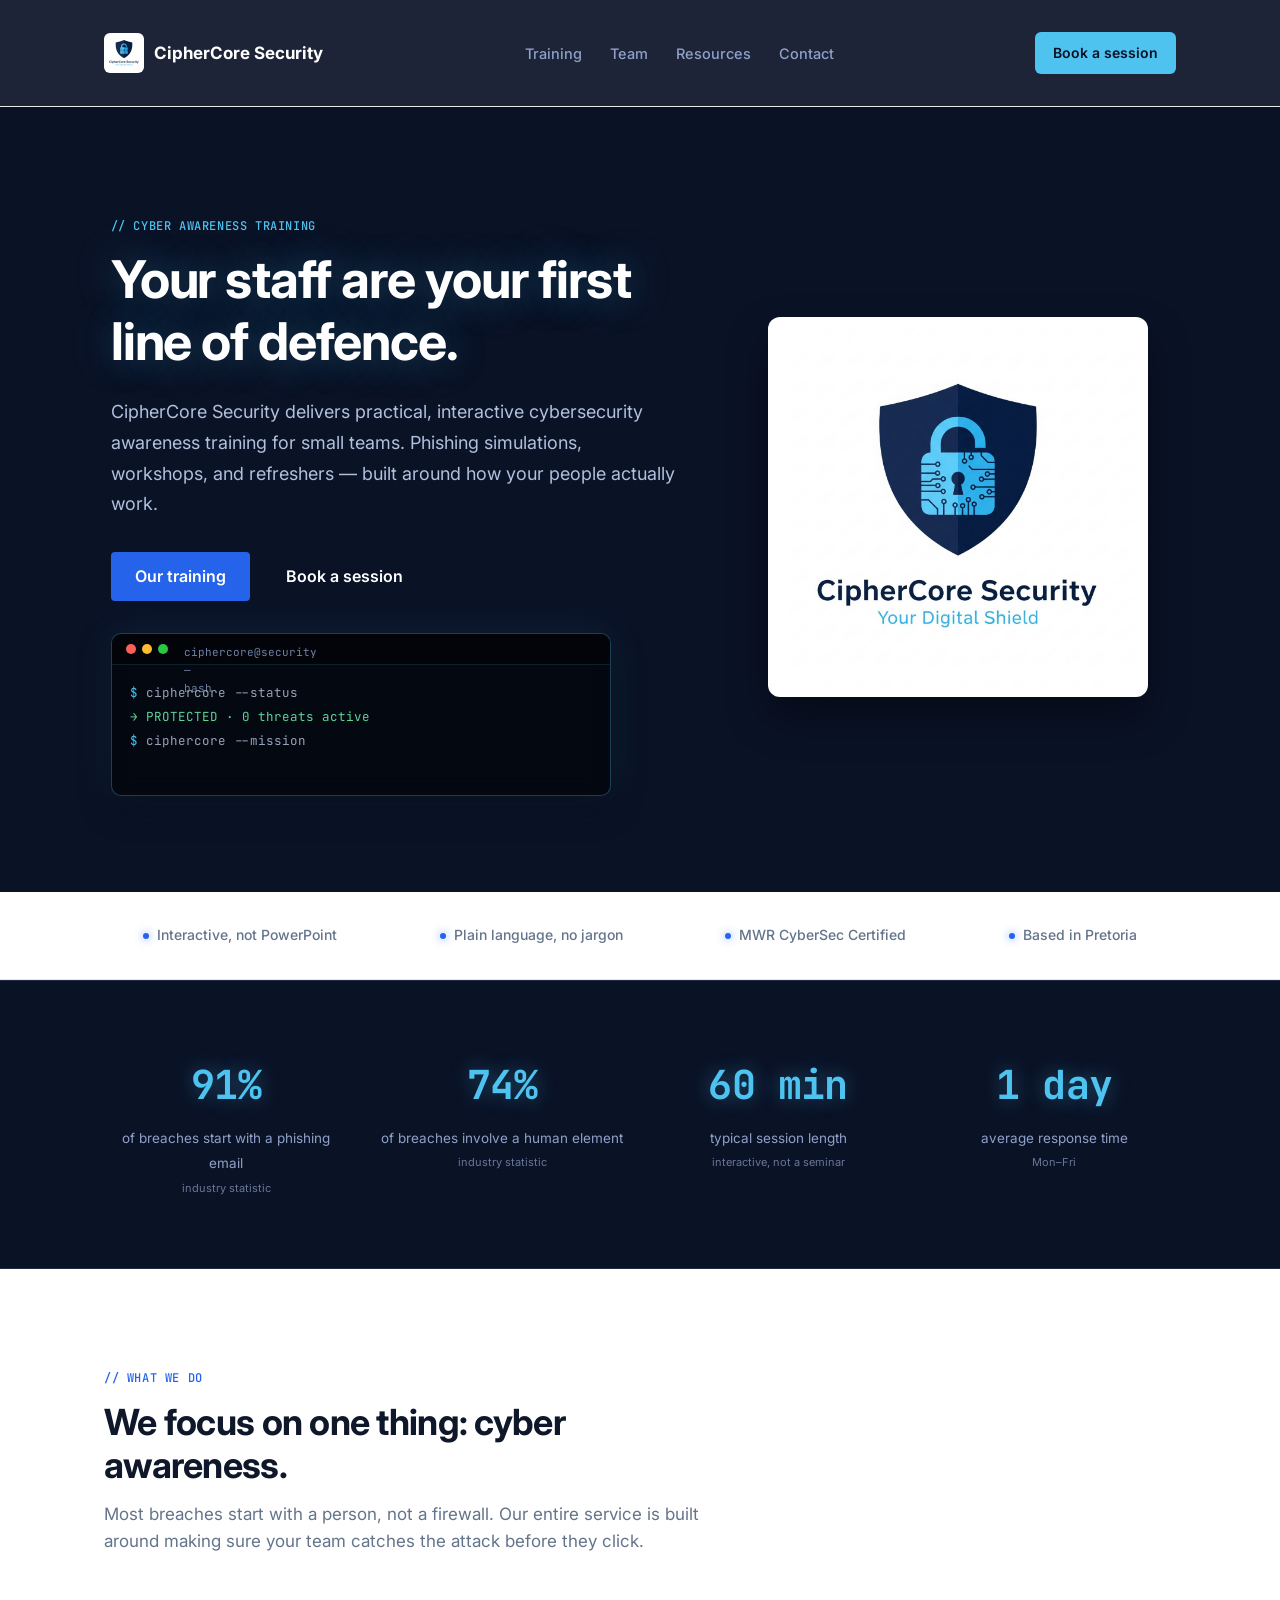
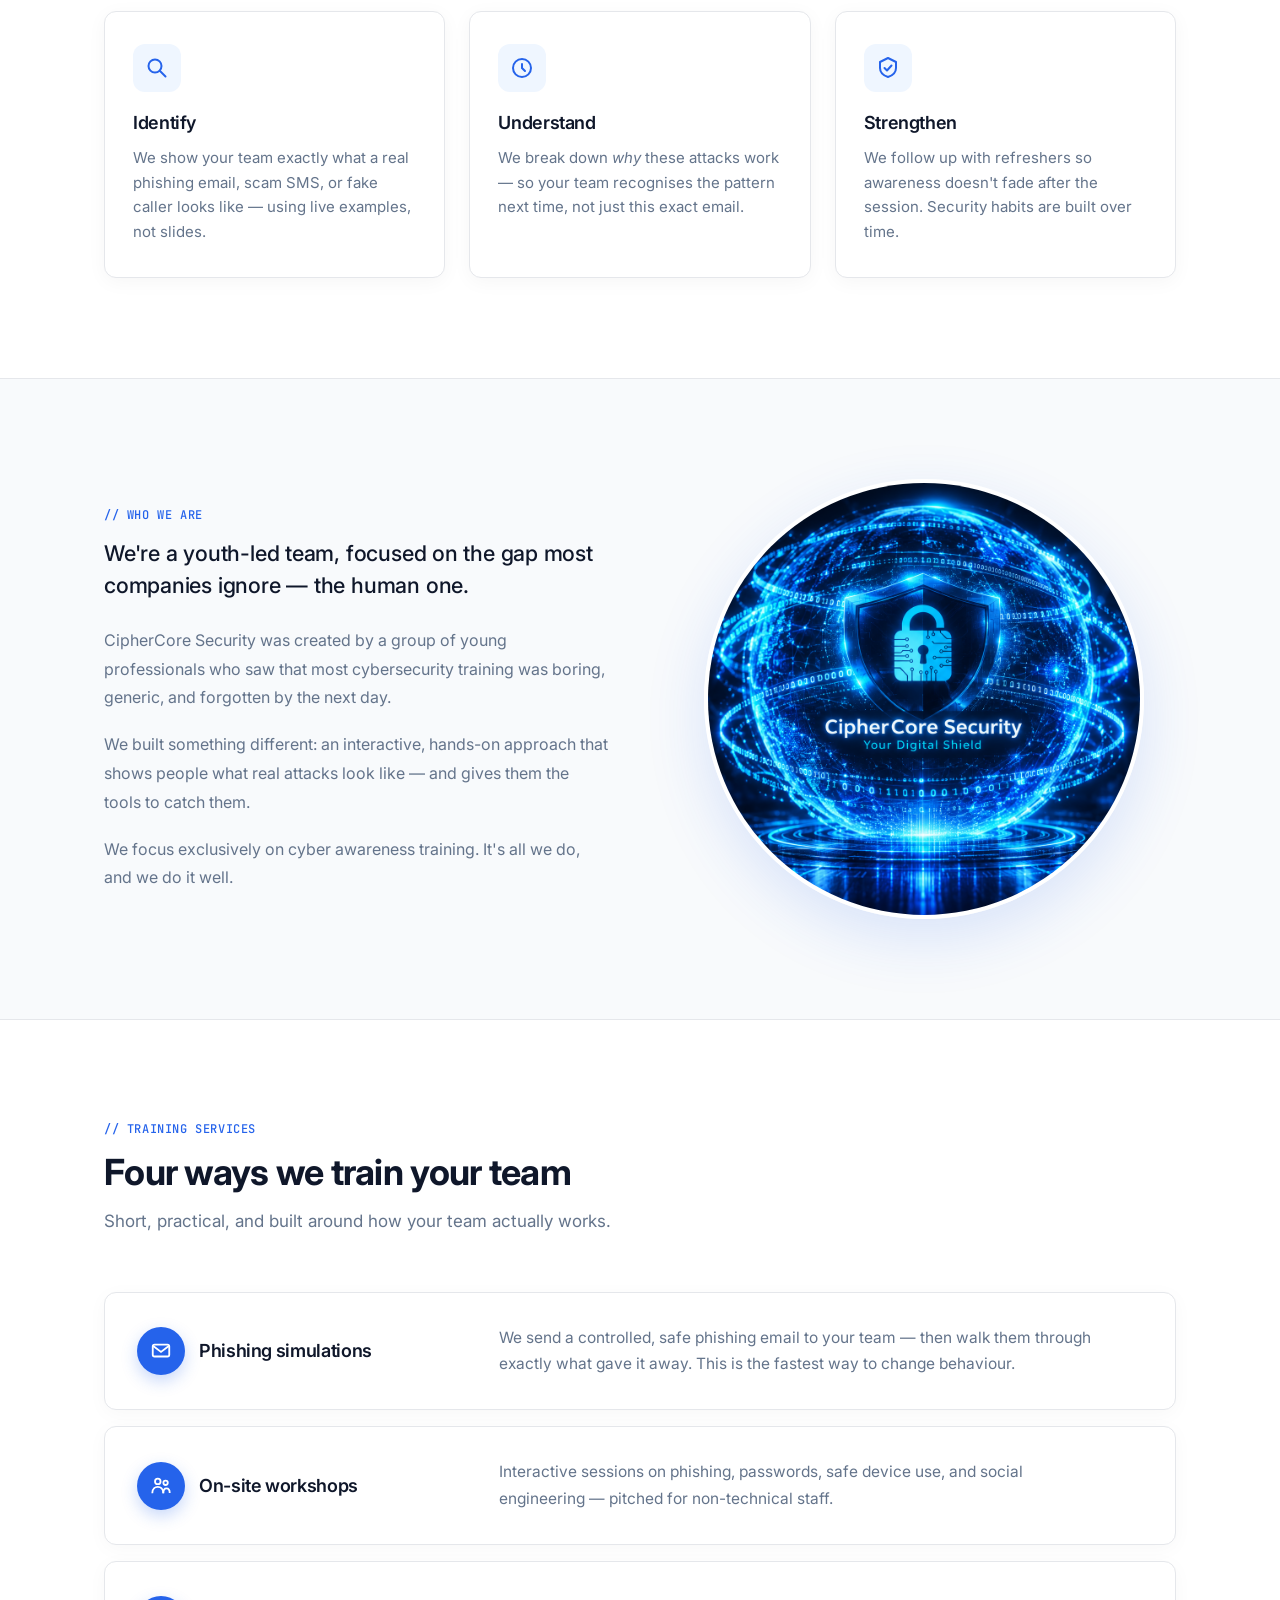
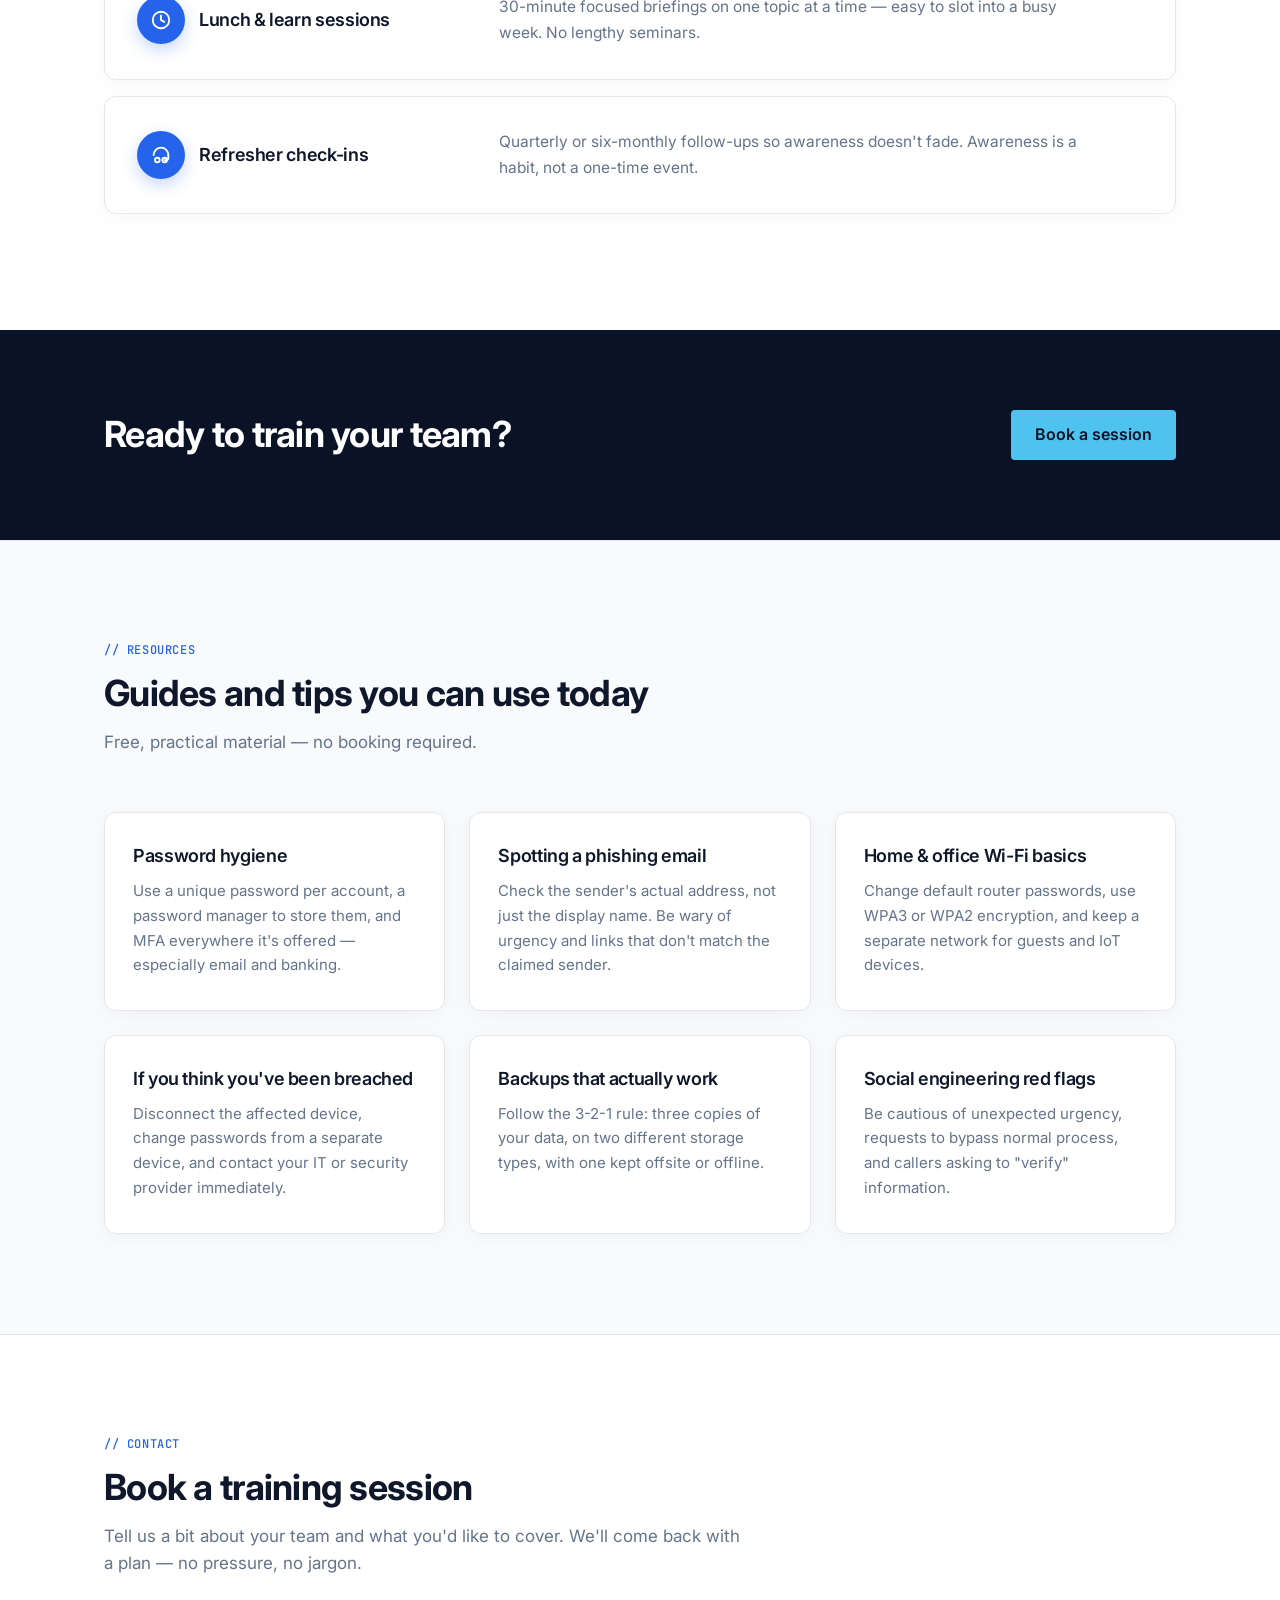
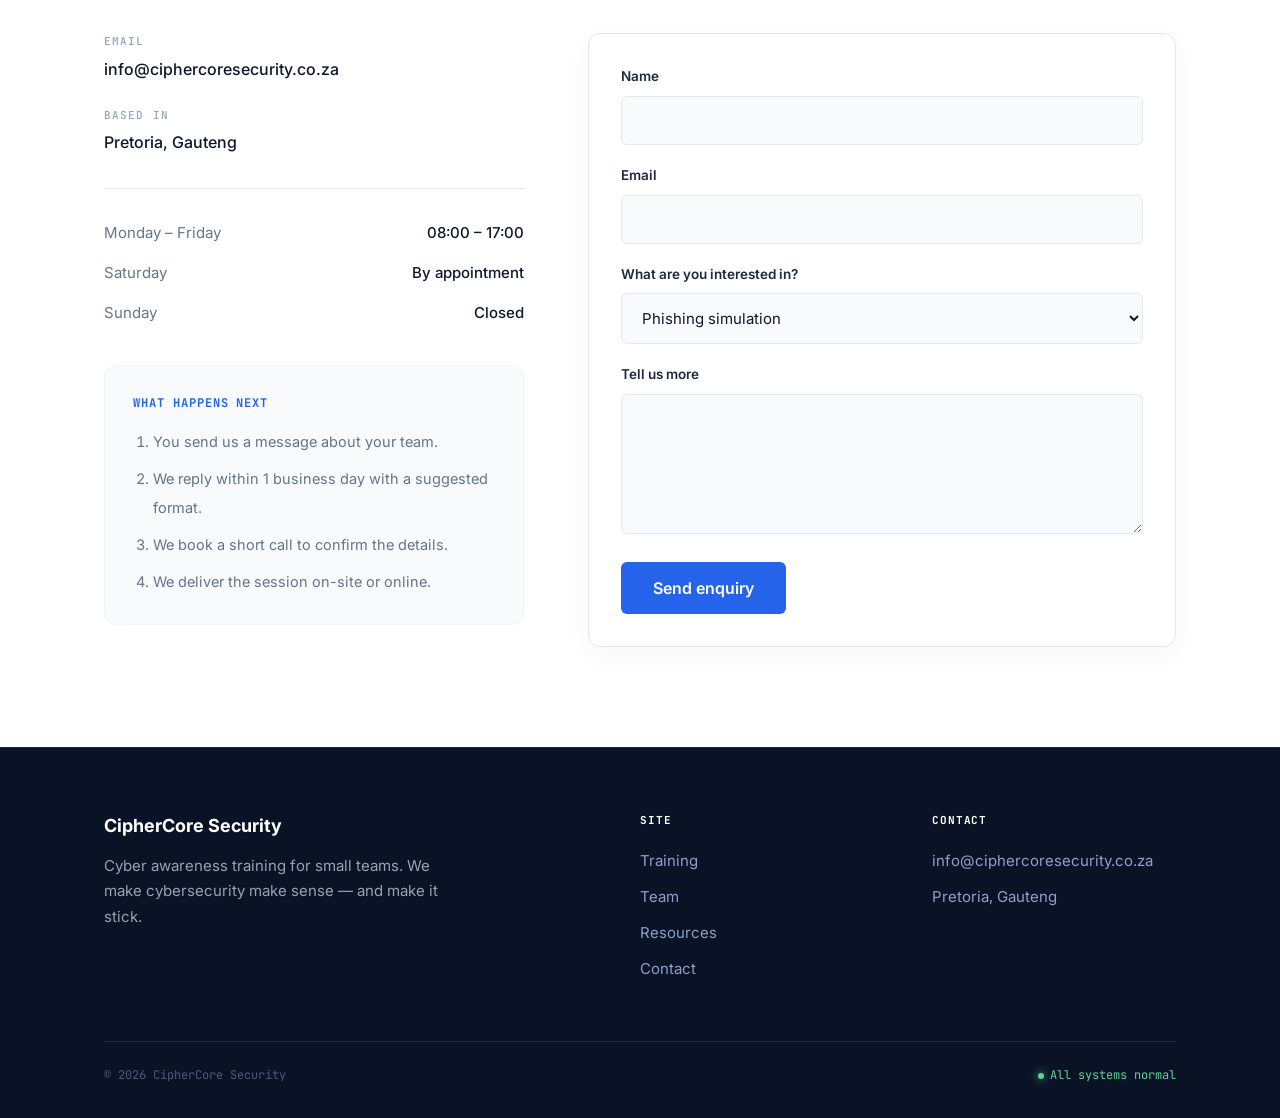
==== commit 14c981d7: "Add menu toggle functionality to index.html" ====
--- a/index.html
+++ b/index.html
@@ -369,6 +369,16 @@
   </div>
 </footer>
 
+  <script>
+    const menuBtn = document.querySelector('.menu-toggle');
+    const navMenu = document.querySelector('.main-nav');
+    
+    if (menuBtn && navMenu) {
+        menuBtn.addEventListener('click', () => {
+            navMenu.classList.toggle('active');
+        });
+    }
+</script>
 <script src="js/main.js"></script>
 </body>
 </html>
--- a/css/site.css
+++ b/css/site.css
@@ -465,3 +465,123 @@
   .process-step { grid-template-columns: 1fr; text-align: center; gap: 16px; }
   .process-num { margin: 0 auto; }
 }
+
+.site-header {
+    padding: 1rem 0;
+    border-bottom: 1px solid #eaeaea;
+}
+
+.header-inner {
+    display: flex;
+    justify-content: space-between;
+    align-items: center;
+    flex-wrap: wrap; 
+}
+
+
+.menu-toggle {
+    display: block;
+    background: none;
+    border: none;
+    font-size: 1.5rem;
+    cursor: pointer;
+}
+
+.main-nav {
+    display: none; 
+    width: 100%;
+    flex-direction: column;
+    padding-top: 1rem;
+}
+
+.main-nav.active {
+    display: flex; 
+}
+
+.main-nav a {
+    padding: 0.5rem 0;
+    text-decoration: none;
+    color: inherit;
+}
+
+
+@media (min-width: 768px) {
+    .menu-toggle {
+        display: none; 
+    }
+    .main-nav {
+        display: flex; 
+        flex-direction: row;
+        width: auto;
+        padding-top: 0;
+        gap: 2rem;
+    }
+}
+
+.hero {
+    display: flex;
+    flex-direction: column; 
+    gap: 2rem;
+}
+
+.hero-buttons {
+    display: flex;
+    flex-direction: column; 
+    gap: 1rem;
+    margin-top: 1.5rem;
+}
+
+.hero-buttons .btn {
+    width: 100%; 
+    text-align: center;
+}
+
+@media (min-width: 768px) {
+    .hero {
+        flex-direction: row;
+        align-items: center;
+    }
+    .hero-content {
+        flex: 1;
+    }
+    .hero-image {
+        flex: 1;
+    }
+    .hero-buttons {
+        flex-direction: row; 
+    }
+    .hero-buttons .btn {
+        width: auto; 
+    }
+}
+
+.grid-container {
+    display: grid;
+    grid-template-columns: repeat(auto-fit, minmax(280px, 1fr));
+    gap: 2rem; 
+}
+
+
+.grid-card {
+    background: #f8f9fa;
+    padding: 2rem;
+    border-radius: 8px;
+    border: 1px solid #eaeaea;
+}
+
+.btn {
+    display: inline-block;
+    padding: 0.75rem 1.5rem;
+    font-size: 1rem;
+    font-weight: 600;
+    text-decoration: none;
+    border-radius: 4px;
+    cursor: pointer;
+    border: none;
+    transition: background-color 0.3s ease;
+    
+    min-height: 44px; 
+    display: flex;
+    justify-content: center;
+    align-items: center;
+}
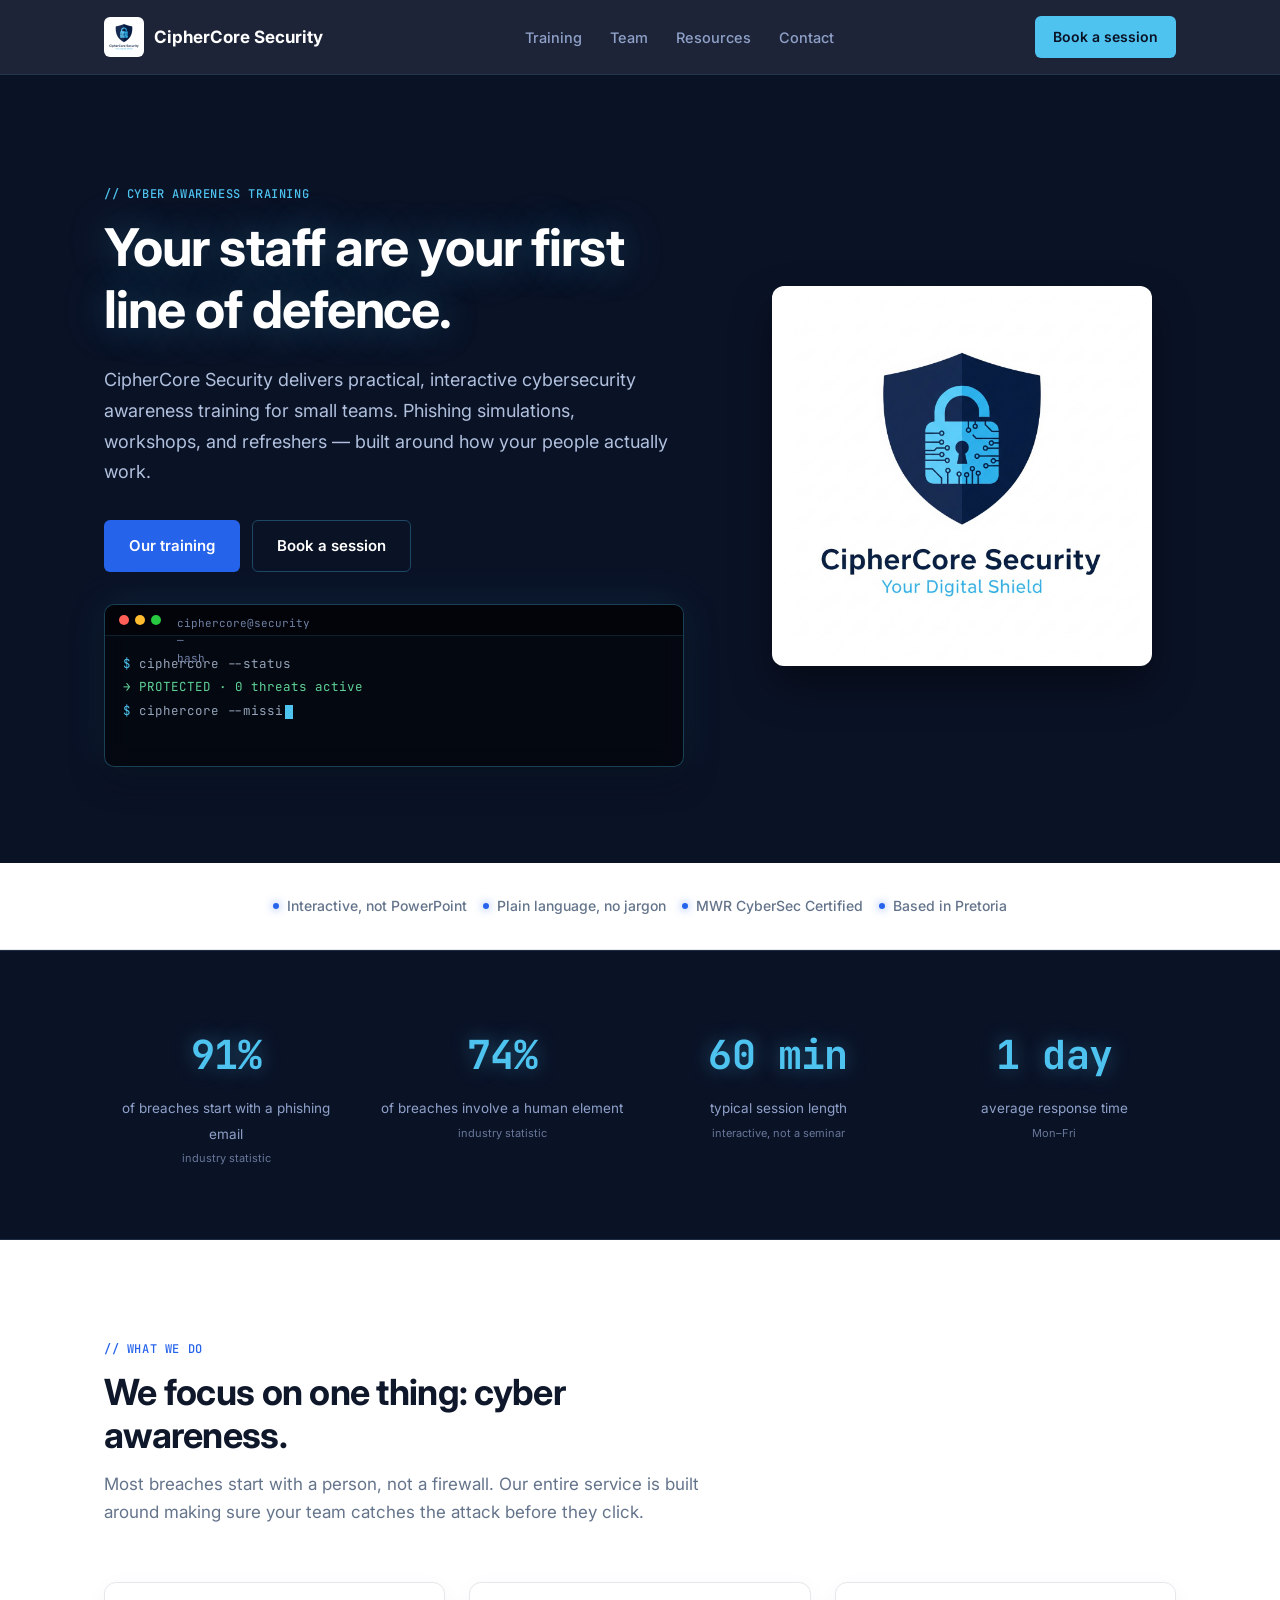
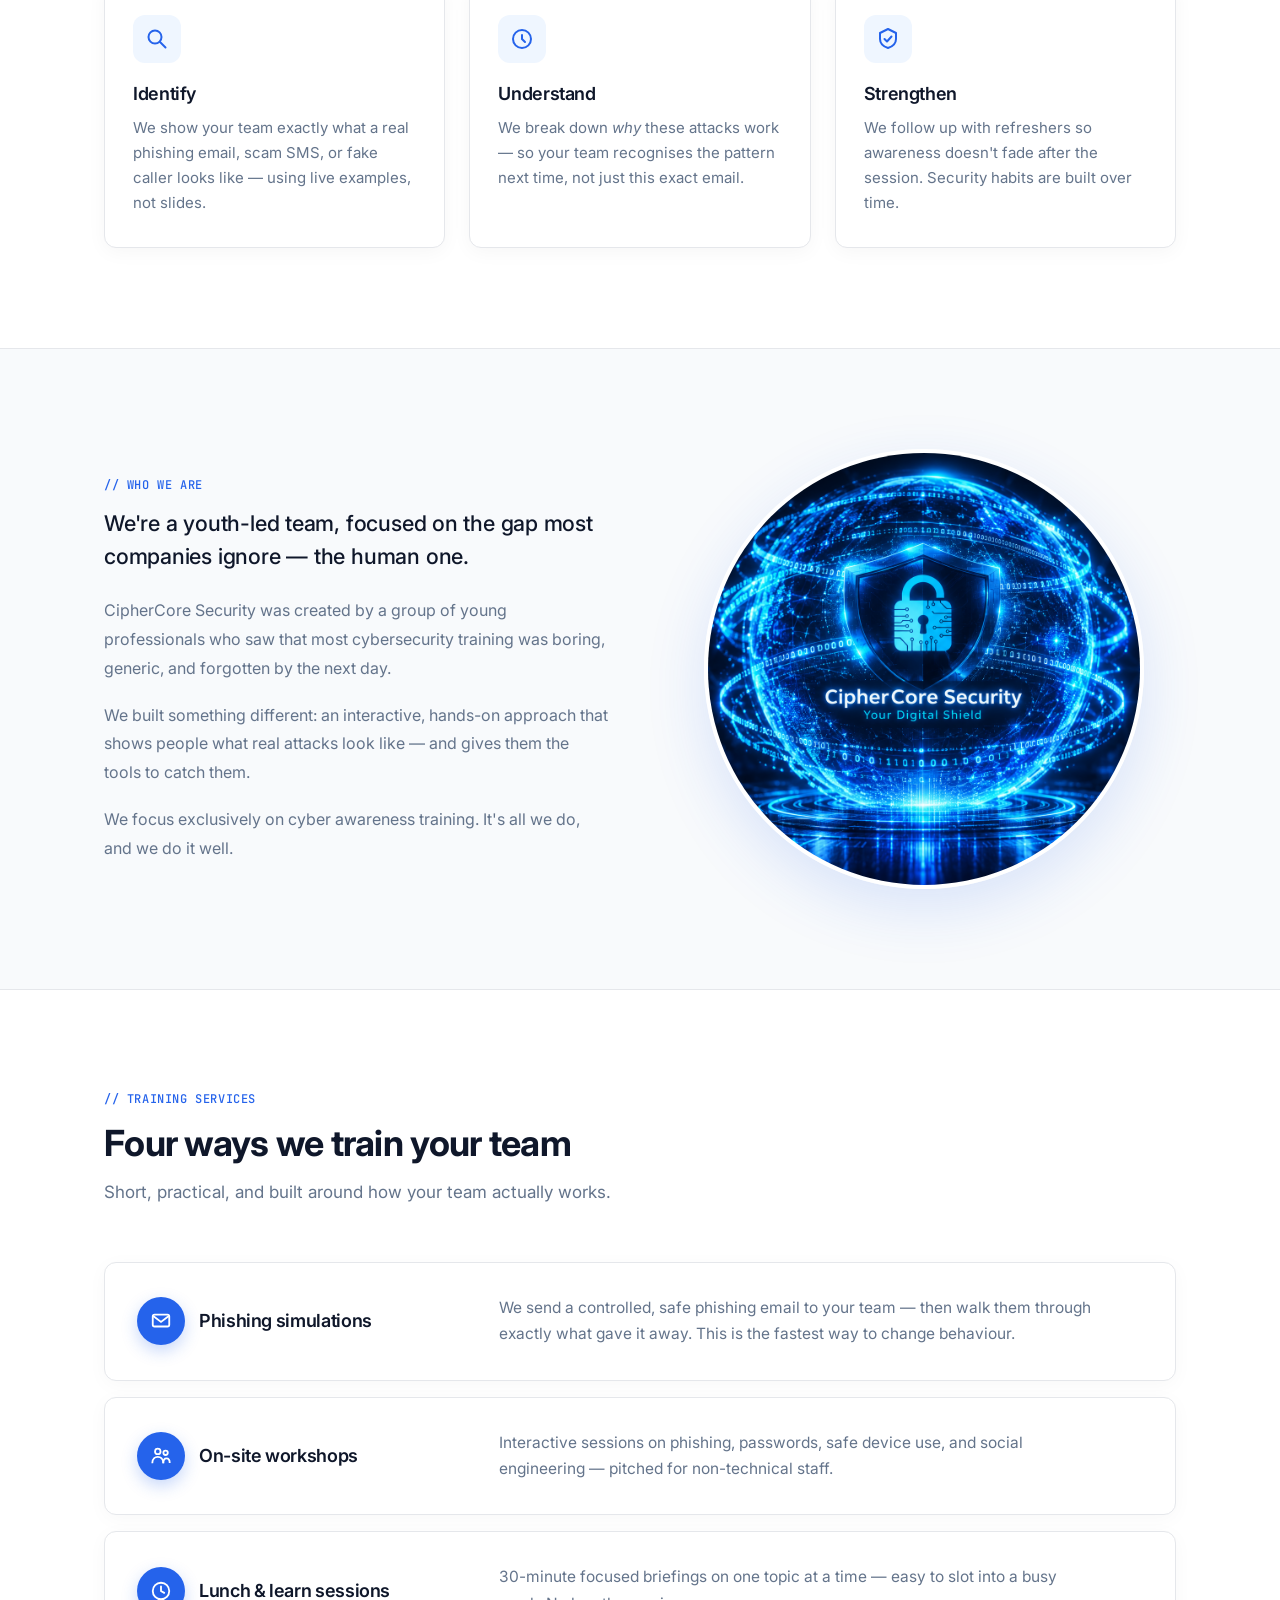
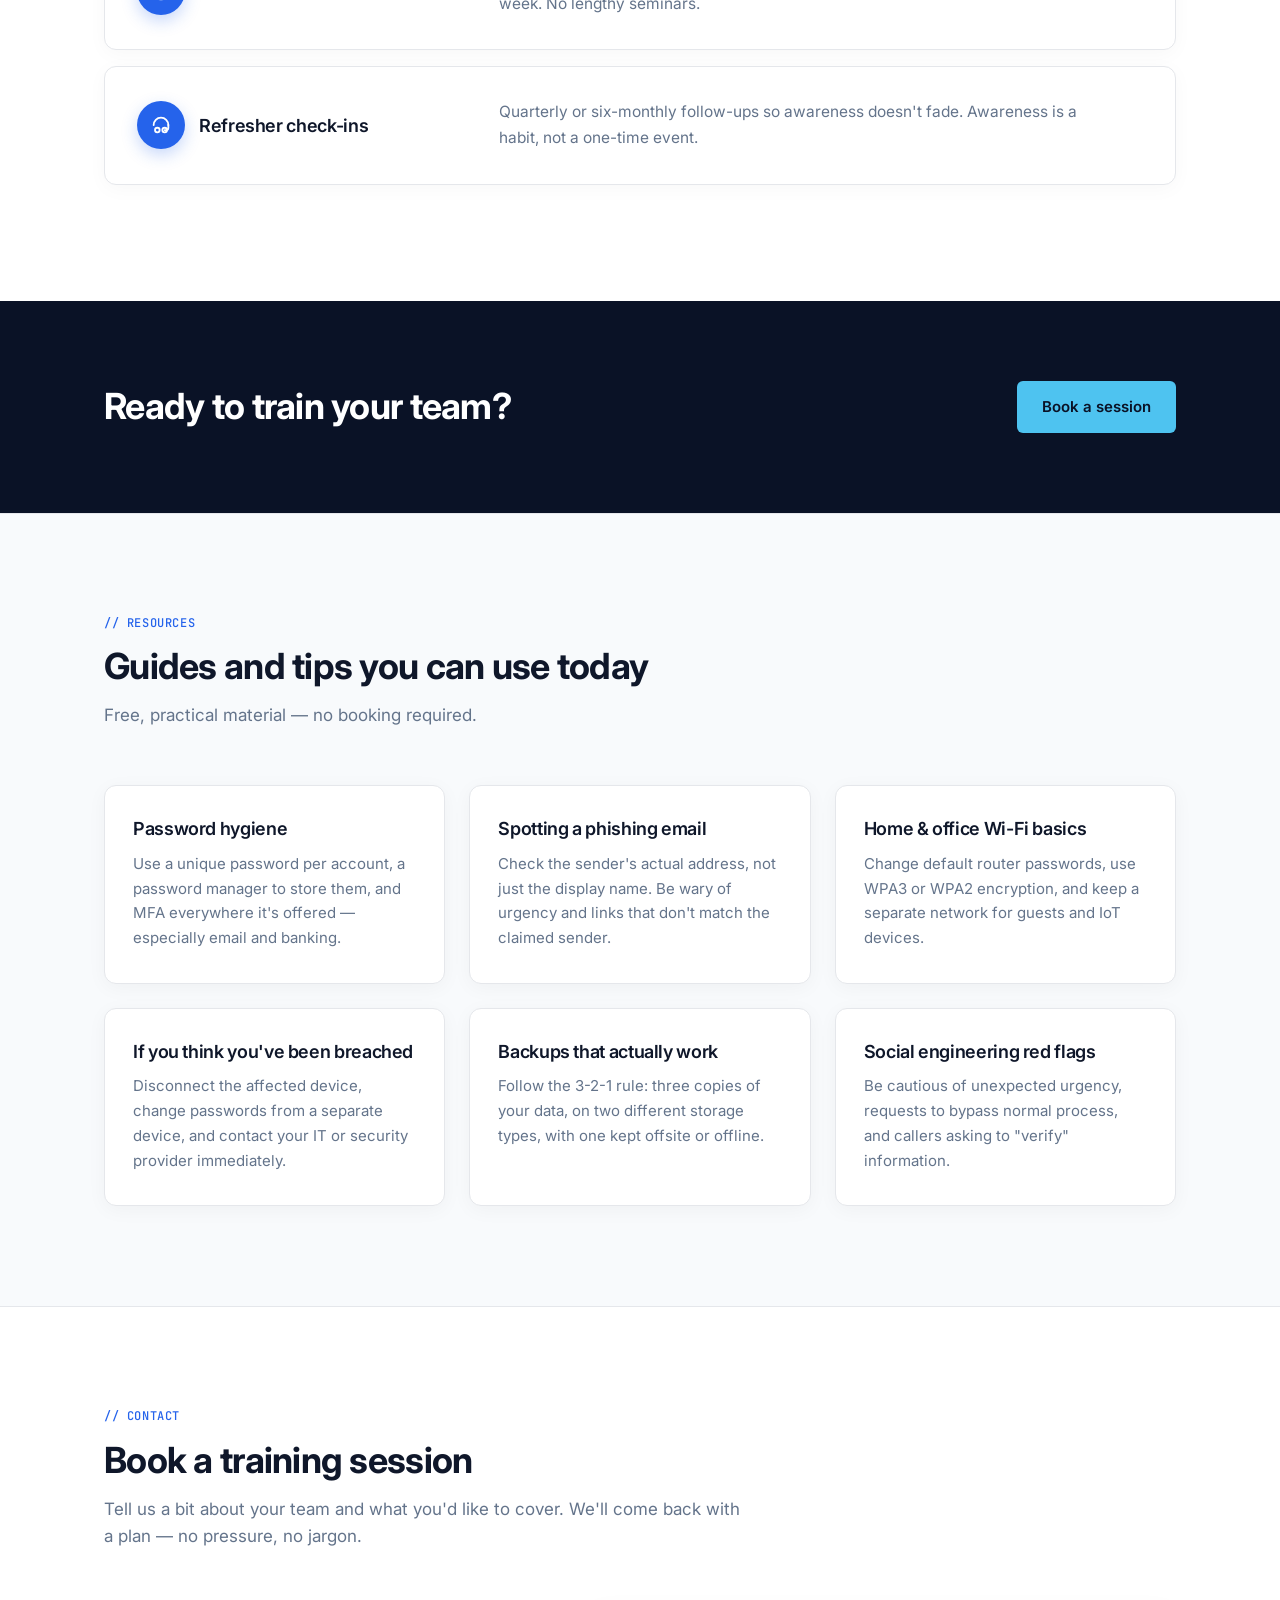
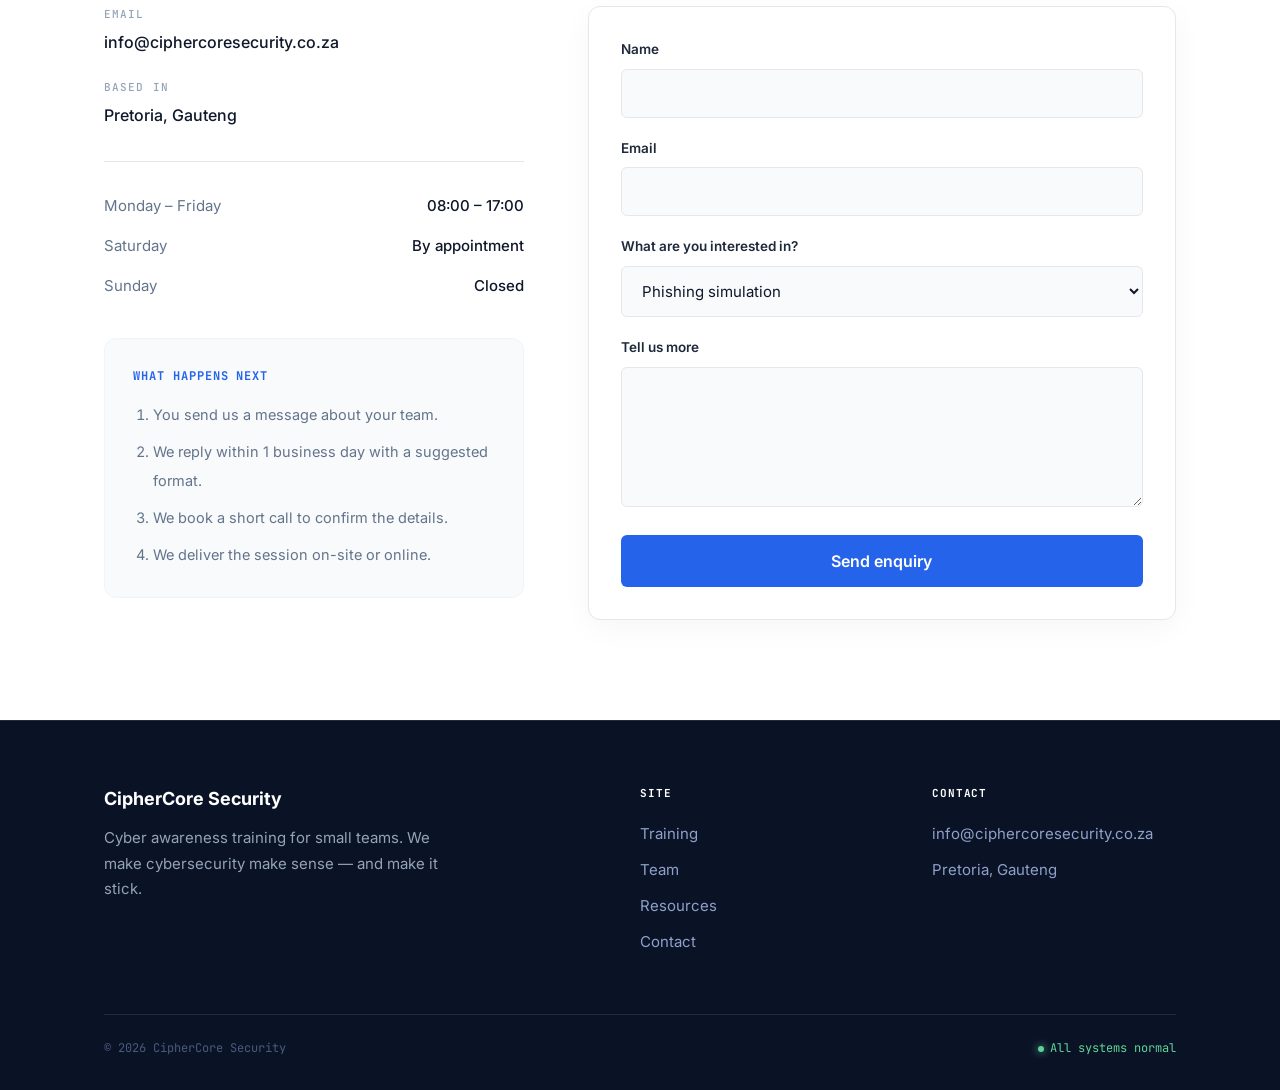
==== commit 1f351ca3: "Add navigation toggle functionality to index.html" ====
--- a/index.html
+++ b/index.html
@@ -378,6 +378,15 @@
             navMenu.classList.toggle('active');
         });
     }
+
+  const navToggle = document.querySelector('.nav-toggle');
+  const nav = document.querySelector('.nav');
+
+  if (navToggle && nav) {
+    navToggle.addEventListener('click', () => {
+      nav.classList.toggle('menu-open');
+    });
+  }
 </script>
 <script src="js/main.js"></script>
 </body>
--- a/css/site.css
+++ b/css/site.css
@@ -1,5 +1,5 @@
 /* =========================================================
-   CipherCore Security — Final Working CSS
+   CipherCore Security — Final Responsive CSS
    ========================================================= */
 
 @import url('https://fonts.googleapis.com/css2?family=Inter:wght@400;500;600;700&family=JetBrains+Mono:wght@400;500;700&display=swap');
@@ -24,8 +24,20 @@
   --max: 1120px;
 }
 
-* { box-sizing: border-box; margin: 0; padding: 0; }
-html { scroll-behavior: smooth; }
+/* =========================================
+   1. GLOBAL RESET & OVERFLOW FIXES
+   ========================================= */
+*, *::before, *::after { 
+    box-sizing: border-box; 
+    margin: 0; 
+    padding: 0; 
+}
+
+html { 
+    scroll-behavior: smooth; 
+    max-width: 100vw;
+    overflow-x: hidden;
+}
 
 body {
   font-family: 'Inter', -apple-system, BlinkMacSystemFont, 'Segoe UI', system-ui, sans-serif;
@@ -39,7 +51,12 @@
   max-width: 100vw;
 }
 
-img { max-width: 100%; height: auto; display: block; }
+img, canvas, video, svg { 
+    max-width: 100%; 
+    height: auto; 
+    display: block; 
+}
+
 a { color: inherit; text-decoration: none; }
 
 .site-canvas {
@@ -70,6 +87,15 @@
   background-color: var(--navy);
 }
 
+.wrap {
+  max-width: var(--max);
+  margin: 0 auto;
+  padding: 0 24px;
+}
+
+/* =========================================
+   2. HEADER & NAVIGATION
+   ========================================= */
 .site-header {
   position: sticky;
   top: 0;
@@ -77,6 +103,7 @@
   background: rgba(10, 18, 38, 0.92);
   backdrop-filter: blur(12px);
   border-bottom: 1px solid rgba(78, 195, 240, 0.12);
+  width: 100%;
 }
 
 .nav {
@@ -86,7 +113,8 @@
   padding: 16px 24px;
   max-width: var(--max);
   margin: 0 auto;
-  gap: 24px;
+  gap: 16px; /* Reduced gap to fit mobile */
+  flex-wrap: wrap;
 }
 
 .brand {
@@ -105,7 +133,6 @@
   max-height: 40px;
   max-width: 200px;
   display: inline-block;
-  vertical-align: middle;
   border-radius: 6px;
 }
 
@@ -146,8 +173,13 @@
   cursor: pointer;
 }
 
+/* =========================================
+   3. BUTTONS
+   ========================================= */
 .btn {
-  display: inline-block;
+  display: inline-flex;
+  justify-content: center;
+  align-items: center;
   padding: 13px 24px;
   border-radius: var(--radius-sm);
   font-weight: 600;
@@ -156,6 +188,8 @@
   cursor: pointer;
   border: 1px solid transparent;
   font-family: inherit;
+  min-height: 44px; /* Touch target */
+  text-align: center;
 }
 
 .btn-primary { background: var(--brand); color: #fff; }
@@ -168,14 +202,10 @@
 .btn-secondary { background: transparent; color: #fff; border-color: rgba(78, 195, 240, 0.3); }
 .btn-secondary:hover { border-color: var(--cyan); color: var(--cyan); }
 
-.wrap {
-  max-width: var(--max);
-  margin: 0 auto;
-  padding: 0 24px;
-}
-
+/* =========================================
+   4. TYPOGRAPHY
+   ========================================= */
 .section-head { max-width: 640px; margin-bottom: 56px; }
-
 .eyebrow {
   display: block;
   font-family: 'JetBrains Mono', monospace;
@@ -186,16 +216,17 @@
   letter-spacing: 0.05em;
   text-transform: uppercase;
 }
-
 h1, h2, h3 { color: var(--ink); letter-spacing: -0.02em; line-height: 1.2; }
 h1 { font-size: clamp(2rem, 5vw, 3.25rem); font-weight: 700; }
 h2 { font-size: clamp(1.75rem, 3.5vw, 2.25rem); font-weight: 700; }
 h3 { font-size: 1.125rem; font-weight: 600; }
-
 .section-head h2 { margin-bottom: 14px; }
 .section-head p { color: var(--muted); font-size: 17px; }
 p { color: var(--ink-2); }
 
+/* =========================================
+   5. HERO SECTION
+   ========================================= */
 .hero {
   padding: 110px 0 96px;
   position: relative;
@@ -214,14 +245,12 @@
 }
 
 .hero .eyebrow { color: var(--cyan); }
-
 .hero h1 {
   color: #ffffff;
   max-width: 16ch;
   margin-bottom: 24px;
   text-shadow: 0 0 40px rgba(78, 195, 240, 0.35);
 }
-
 .hero .lede {
   font-size: 18px;
   color: #b0c0dd;
@@ -229,7 +258,6 @@
   margin-bottom: 32px;
   line-height: 1.7;
 }
-
 .hero-ctas { display: flex; gap: 12px; flex-wrap: wrap; margin-bottom: 32px; }
 
 .terminal {
@@ -239,7 +267,7 @@
   overflow: hidden;
   font-family: 'JetBrains Mono', monospace;
   font-size: 12.5px;
-  max-width: 500px;
+  max-width: 100%;
   box-shadow: 0 12px 32px rgba(0, 0, 0, 0.4), 0 0 40px rgba(78, 195, 240, 0.12);
   backdrop-filter: blur(10px);
 }
@@ -251,29 +279,45 @@
 .terminal-bar span:nth-child(3) { background: #28c840; }
 .terminal-title { margin-left: 10px; color: #6f80a5; font-size: 11px; }
 
-.terminal-body { padding: 16px 18px; color: #94a3b8; line-height: 1.9; min-height: 130px; }
+.terminal-body { padding: 16px 18px; color: #94a3b8; line-height: 1.9; min-height: 130px; overflow-x: auto; }
 .terminal-line { display: block; white-space: nowrap; overflow: hidden; }
 .terminal-line .prompt { color: var(--cyan); }
 .terminal-line .ok { color: #5FD397; }
 .terminal-line .hl { color: #c8ffd4; }
-
 .terminal-cursor { display: inline-block; width: 8px; height: 14px; background: var(--cyan); vertical-align: text-bottom; animation: termBlink 1s steps(1) infinite; margin-left: 2px; }
 @keyframes termBlink { 50% { opacity: 0; } }
 
 .hero-visual { display: grid; place-items: center; position: relative; z-index: 1; width: 100%; }
 .hero-logo { max-width: 100%; max-height: 380px; width: auto; height: auto; display: block; margin: 0 auto; border-radius: 12px; box-shadow: 0 20px 40px rgba(0, 0, 0, 0.4); }
 
+/* =========================================
+   6. TRUST STRIP
+   ========================================= */
 .trust-strip { padding: 32px 0; border-bottom: 1px solid var(--line); background: var(--bg); }
-.trust-items { display: flex; justify-content: space-around; flex-wrap: wrap; gap: 24px; font-size: 14px; color: var(--muted); font-weight: 500; }
-.trust-items span { display: flex; align-items: center; gap: 8px; }
-.trust-items span::before { content: ""; width: 6px; height: 6px; background: var(--brand); border-radius: 50%; box-shadow: 0 0 8px rgba(37, 99, 235, 0.7); }
-
+.trust-items { 
+  display: flex; 
+  justify-content: center; 
+  flex-wrap: wrap; 
+  gap: 16px; 
+  font-size: 14px; 
+  color: var(--muted); 
+  font-weight: 500; 
+}
+.trust-items span { display: flex; align-items: center; gap: 8px; white-space: nowrap; }
+.trust-items span::before { content: ""; width: 6px; height: 6px; background: var(--brand); border-radius: 50%; box-shadow: 0 0 8px rgba(37, 99, 235, 0.7); flex-shrink: 0; }
+
+/* =========================================
+   7. STATS SECTION
+   ========================================= */
 .stats-section { color: #e6ede9; padding: 72px 0; border-top: 1px solid #1e2b45; border-bottom: 1px solid #1e2b45; }
 .stats-grid { display: grid; grid-template-columns: repeat(auto-fit, minmax(200px, 1fr)); gap: 32px; text-align: center; }
 .stat-item .stat-num { font-family: 'JetBrains Mono', monospace; font-size: 2.5rem; font-weight: 700; color: var(--cyan); letter-spacing: -0.02em; display: block; margin-bottom: 8px; text-shadow: 0 0 20px rgba(78, 195, 240, 0.4); }
 .stat-item .stat-label { font-size: 13.5px; color: #8fa1c9; line-height: 1.5; }
 .stat-item .stat-label small { display: block; font-size: 11px; opacity: 0.7; margin-top: 4px; }
 
+/* =========================================
+   8. GRIDS & CARDS
+   ========================================= */
 .pillars-grid, .card-grid { display: grid; grid-template-columns: repeat(auto-fit, minmax(280px, 1fr)); gap: 24px; }
 
 .pillar, .card {
@@ -301,7 +345,6 @@
   display: grid; place-items: center;
   margin-bottom: 20px;
 }
-
 .pillar-icon svg { width: 24px; height: 24px; }
 .pillar h3, .card h3 { margin-bottom: 12px; font-size: 1.125rem; }
 .pillar p, .card p { color: var(--muted); font-size: 15px; line-height: 1.65; flex: 1; }
@@ -334,38 +377,9 @@
 .value-row h3 .row-icon svg { width: 22px; height: 22px; }
 .value-row p { color: var(--muted); font-size: 15.5px; line-height: 1.7; max-width: 60ch; }
 
-.process-list { display: flex; flex-direction: column; max-width: 720px; margin: 0 auto; }
-.process-step {
-  display: grid;
-  grid-template-columns: 48px 1fr;
-  gap: 24px;
-  padding: 32px;
-  background: var(--bg-card);
-  border: 1px solid var(--line);
-  border-radius: var(--radius);
-  margin-bottom: 16px;
-  box-shadow: 0 4px 20px rgba(0,0,0,0.03);
-  transition: all 0.2s ease;
-}
-.process-step:hover { border-color: var(--brand); transform: translateX(4px); }
-.process-num {
-  font-family: 'JetBrains Mono', monospace;
-  font-size: 16px; font-weight: 700;
-  color: var(--brand);
-  display: flex; align-items: center; justify-content: center;
-  width: 48px; height: 48px;
-  background: var(--brand-soft);
-  border-radius: 50%;
-}
-.process-step h3 { font-size: 1.125rem; margin-bottom: 6px; }
-.process-step p { color: var(--muted); font-size: 15.5px; }
-
-.cta-banner { color: #fff; padding: 80px 0; }
-.cta-banner .wrap { display: flex; justify-content: space-between; align-items: center; flex-wrap: wrap; gap: 24px; }
-.cta-banner h2 { color: #fff; font-size: clamp(1.5rem, 3vw, 2.25rem); max-width: 24ch; }
-.cta-banner .btn-primary { background: var(--cyan); color: var(--navy); }
-.cta-banner .btn-primary:hover { background: #fff; }
-
+/* =========================================
+   9. ABOUT, TEAM, CONTACT
+   ========================================= */
 .about-grid { display: grid; grid-template-columns: 1fr 1fr; gap: 64px; align-items: center; }
 .about-lead { font-size: 1.35rem; font-weight: 500; color: var(--ink); line-height: 1.5; letter-spacing: -0.01em; margin-bottom: 24px; }
 .about-body p { color: var(--muted); font-size: 16px; line-height: 1.8; margin-bottom: 18px; }
@@ -394,15 +408,7 @@
   margin-bottom: 20px;
   box-shadow: 0 8px 20px rgba(37, 99, 235, 0.3);
 }
-.team-photo {
-  width: 80px; height: 80px;
-  border-radius: 50%;
-  object-fit: cover; object-position: center top;
-  display: block;
-  margin-bottom: 20px;
-  box-shadow: 0 8px 20px rgba(37, 99, 235, 0.25);
-  border: 3px solid #fff;
-}
+.team-photo { width: 80px; height: 80px; border-radius: 50%; object-fit: cover; object-position: center top; display: block; margin-bottom: 20px; box-shadow: 0 8px 20px rgba(37, 99, 235, 0.25); border: 3px solid #fff; }
 .team-card h3 { font-size: 1.125rem; margin-bottom: 4px; }
 .team-card .role { font-family: 'JetBrains Mono', monospace; font-size: 12px; font-weight: 500; color: var(--brand); text-transform: uppercase; letter-spacing: 0.08em; margin-bottom: 16px; }
 .team-card p { color: var(--muted); font-size: 14.5px; line-height: 1.7; margin-bottom: 20px; }
@@ -429,8 +435,17 @@
 input, textarea, select { width: 100%; background: var(--bg-soft); border: 1px solid var(--line); border-radius: var(--radius-sm); padding: 14px 16px; color: var(--ink); font-family: inherit; font-size: 15px; transition: all 0.15s; }
 input:focus, textarea:focus, select:focus { outline: none; border-color: var(--brand); background: #fff; box-shadow: 0 0 0 3px rgba(37, 99, 235, 0.15); }
 textarea { resize: vertical; min-height: 140px; }
-button[type="submit"] { background: var(--brand); color: #fff; border: none; padding: 16px 32px; border-radius: var(--radius-sm); font-weight: 600; font-size: 16px; font-family: inherit; cursor: pointer; width: fit-content; transition: all 0.15s; margin-top: 8px; }
+button[type="submit"] { background: var(--brand); color: #fff; border: none; padding: 16px 32px; border-radius: var(--radius-sm); font-weight: 600; font-size: 16px; font-family: inherit; cursor: pointer; width: 100%; transition: all 0.15s; margin-top: 8px; }
 button[type="submit"]:hover { background: var(--brand-dark); transform: translateY(-2px); box-shadow: 0 8px 20px rgba(37, 99, 235, 0.3); }
+
+/* =========================================
+   10. CTA & FOOTER
+   ========================================= */
+.cta-banner { color: #fff; padding: 80px 0; }
+.cta-banner .wrap { display: flex; justify-content: space-between; align-items: center; flex-wrap: wrap; gap: 24px; }
+.cta-banner h2 { color: #fff; font-size: clamp(1.5rem, 3vw, 2.25rem); max-width: 24ch; }
+.cta-banner .btn-primary { background: var(--cyan); color: var(--navy); }
+.cta-banner .btn-primary:hover { background: #fff; }
 
 .site-footer { border-top: 1px solid #1e2b45; padding: 64px 0 32px; color: #94a3b8; position: relative; z-index: 1; }
 .footer-grid { display: grid; grid-template-columns: 2fr 1fr 1fr; gap: 48px; margin-bottom: 48px; }
@@ -444,144 +459,40 @@
 .footer-bottom .status::before { content: ""; width: 6px; height: 6px; border-radius: 50%; background: #5FD397; box-shadow: 0 0 8px #5FD397; animation: statusPulse 2s ease-in-out infinite; }
 @keyframes statusPulse { 0%, 100% { opacity: 1; } 50% { opacity: 0.4; } }
 
+/* =========================================
+   11. MEDIA QUERIES (RESPONSIVE DESIGN)
+   ========================================= */
+
+/* Tablet & Smaller Desktop */
 @media (max-width: 900px) {
   .nav-links { display: none; }
   .nav-toggle { display: block; }
   .nav.menu-open .nav-links { display: flex; position: absolute; top: 100%; left: 0; right: 0; background: rgba(10, 18, 38, 0.98); flex-direction: column; padding: 20px 24px; border-bottom: 1px solid rgba(78, 195, 240, 0.2); gap: 16px; }
-  .hero-grid { grid-template-columns: 1fr; gap: 48px; }
+  
+  .hero-grid { grid-template-columns: 1fr; gap: 48px; text-align: center; }
+  .hero h1, .hero .lede { margin-left: auto; margin-right: auto; }
+  .hero-ctas { justify-content: center; }
   .hero-visual { max-width: 320px; margin: 0 auto; }
-  .terminal { max-width: 100%; }
+  
   .about-grid, .contact-grid { grid-template-columns: 1fr; gap: 40px; }
   .value-row { grid-template-columns: 1fr; gap: 16px; }
   .footer-grid { grid-template-columns: 1fr; gap: 32px; }
-  .cta-banner .wrap { flex-direction: column; align-items: flex-start; }
-}
-
+  .cta-banner .wrap { flex-direction: column; align-items: flex-start; text-align: left; }
+}
+
+/* Mobile Devices */
 @media (max-width: 600px) {
   section { padding: 64px 0; }
   .hero { padding: 72px 0 64px; }
   .site-canvas { opacity: 0.08; }
+  
+  .nav { padding: 12px 16px; }
+  .brand-logo { height: 32px; }
+  .nav-cta { padding: 8px 12px; font-size: 13px; }
+  
   .card, .team-card, .pillar, form { padding: 24px; }
   .process-step { grid-template-columns: 1fr; text-align: center; gap: 16px; }
   .process-num { margin: 0 auto; }
-}
-
-.site-header {
-    padding: 1rem 0;
-    border-bottom: 1px solid #eaeaea;
-}
-
-.header-inner {
-    display: flex;
-    justify-content: space-between;
-    align-items: center;
-    flex-wrap: wrap; 
-}
-
-
-.menu-toggle {
-    display: block;
-    background: none;
-    border: none;
-    font-size: 1.5rem;
-    cursor: pointer;
-}
-
-.main-nav {
-    display: none; 
-    width: 100%;
-    flex-direction: column;
-    padding-top: 1rem;
-}
-
-.main-nav.active {
-    display: flex; 
-}
-
-.main-nav a {
-    padding: 0.5rem 0;
-    text-decoration: none;
-    color: inherit;
-}
-
-
-@media (min-width: 768px) {
-    .menu-toggle {
-        display: none; 
-    }
-    .main-nav {
-        display: flex; 
-        flex-direction: row;
-        width: auto;
-        padding-top: 0;
-        gap: 2rem;
-    }
-}
-
-.hero {
-    display: flex;
-    flex-direction: column; 
-    gap: 2rem;
-}
-
-.hero-buttons {
-    display: flex;
-    flex-direction: column; 
-    gap: 1rem;
-    margin-top: 1.5rem;
-}
-
-.hero-buttons .btn {
-    width: 100%; 
-    text-align: center;
-}
-
-@media (min-width: 768px) {
-    .hero {
-        flex-direction: row;
-        align-items: center;
-    }
-    .hero-content {
-        flex: 1;
-    }
-    .hero-image {
-        flex: 1;
-    }
-    .hero-buttons {
-        flex-direction: row; 
-    }
-    .hero-buttons .btn {
-        width: auto; 
-    }
-}
-
-.grid-container {
-    display: grid;
-    grid-template-columns: repeat(auto-fit, minmax(280px, 1fr));
-    gap: 2rem; 
-}
-
-
-.grid-card {
-    background: #f8f9fa;
-    padding: 2rem;
-    border-radius: 8px;
-    border: 1px solid #eaeaea;
-}
-
-.btn {
-    display: inline-block;
-    padding: 0.75rem 1.5rem;
-    font-size: 1rem;
-    font-weight: 600;
-    text-decoration: none;
-    border-radius: 4px;
-    cursor: pointer;
-    border: none;
-    transition: background-color 0.3s ease;
-    
-    min-height: 44px; 
-    display: flex;
-    justify-content: center;
-    align-items: center;
-}
+  
+  .trust-items { flex-direction: column; align-items: center; gap: 12px; }
+}
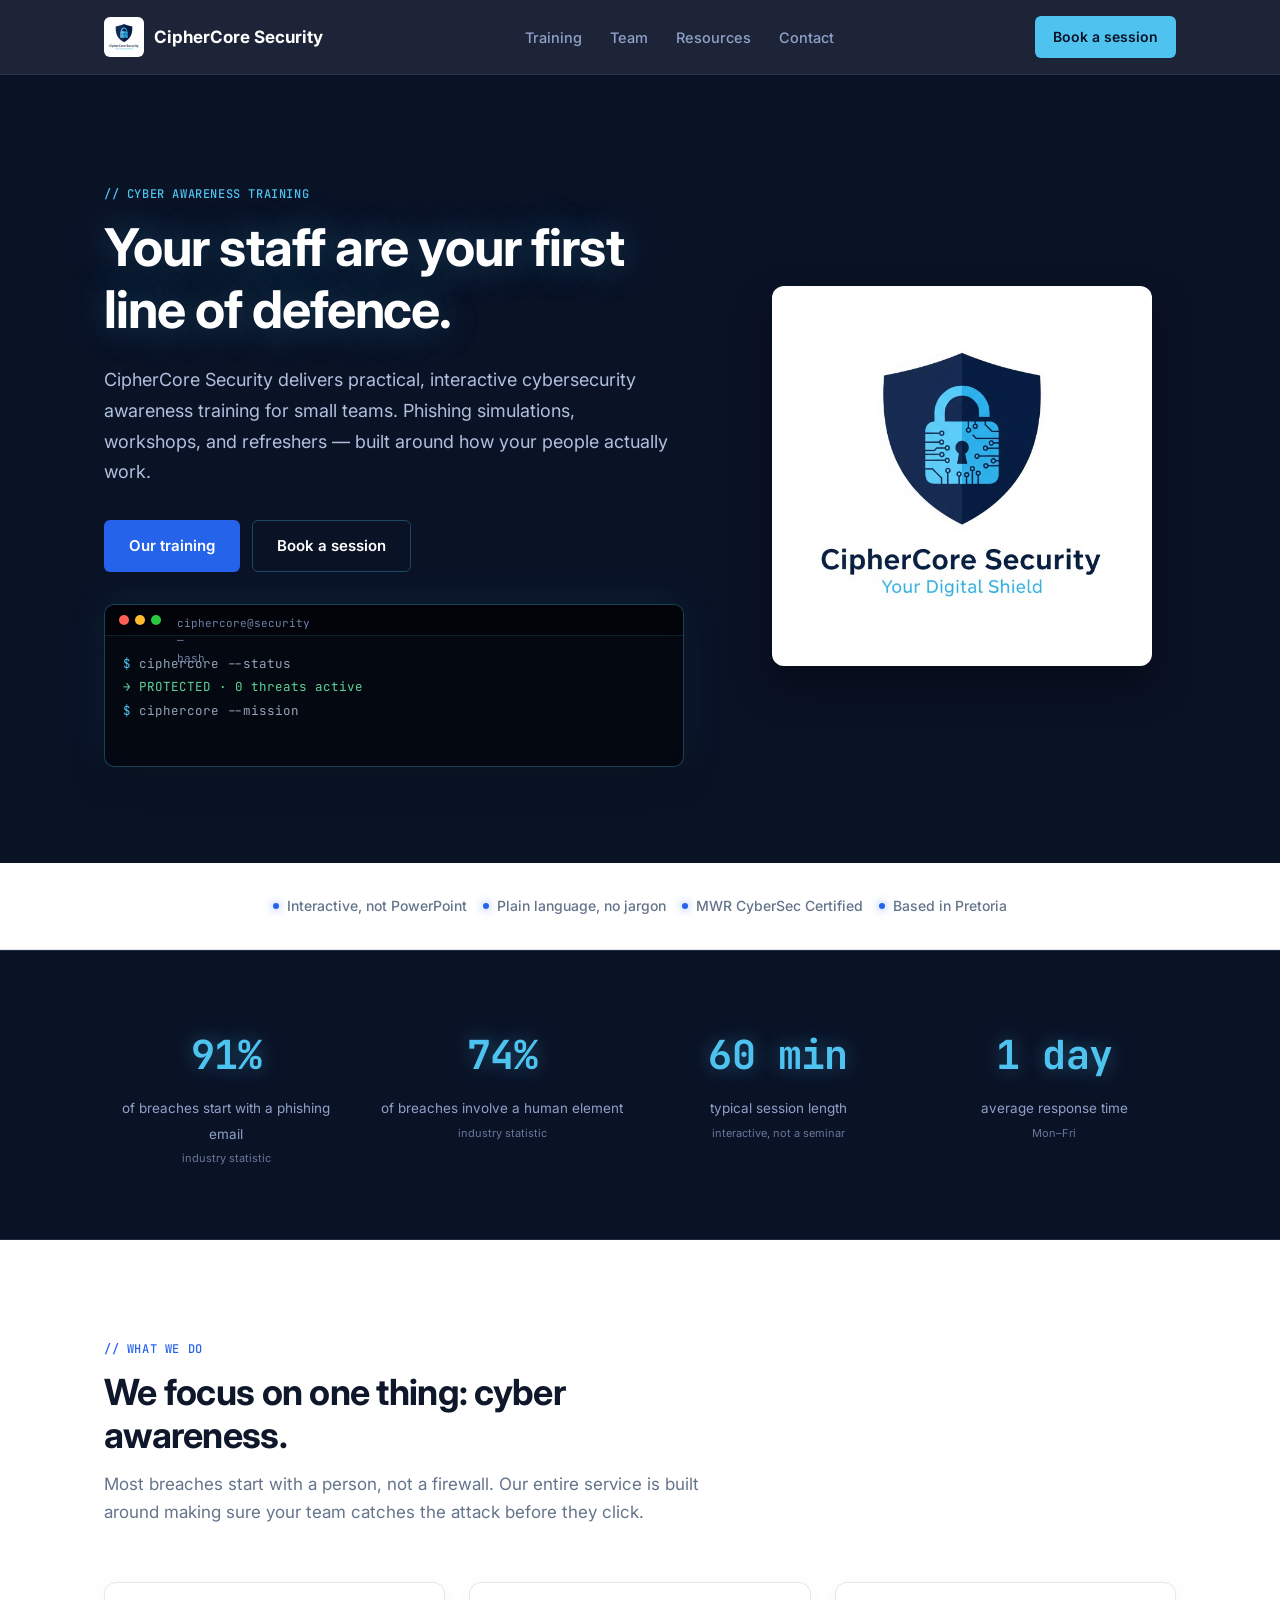
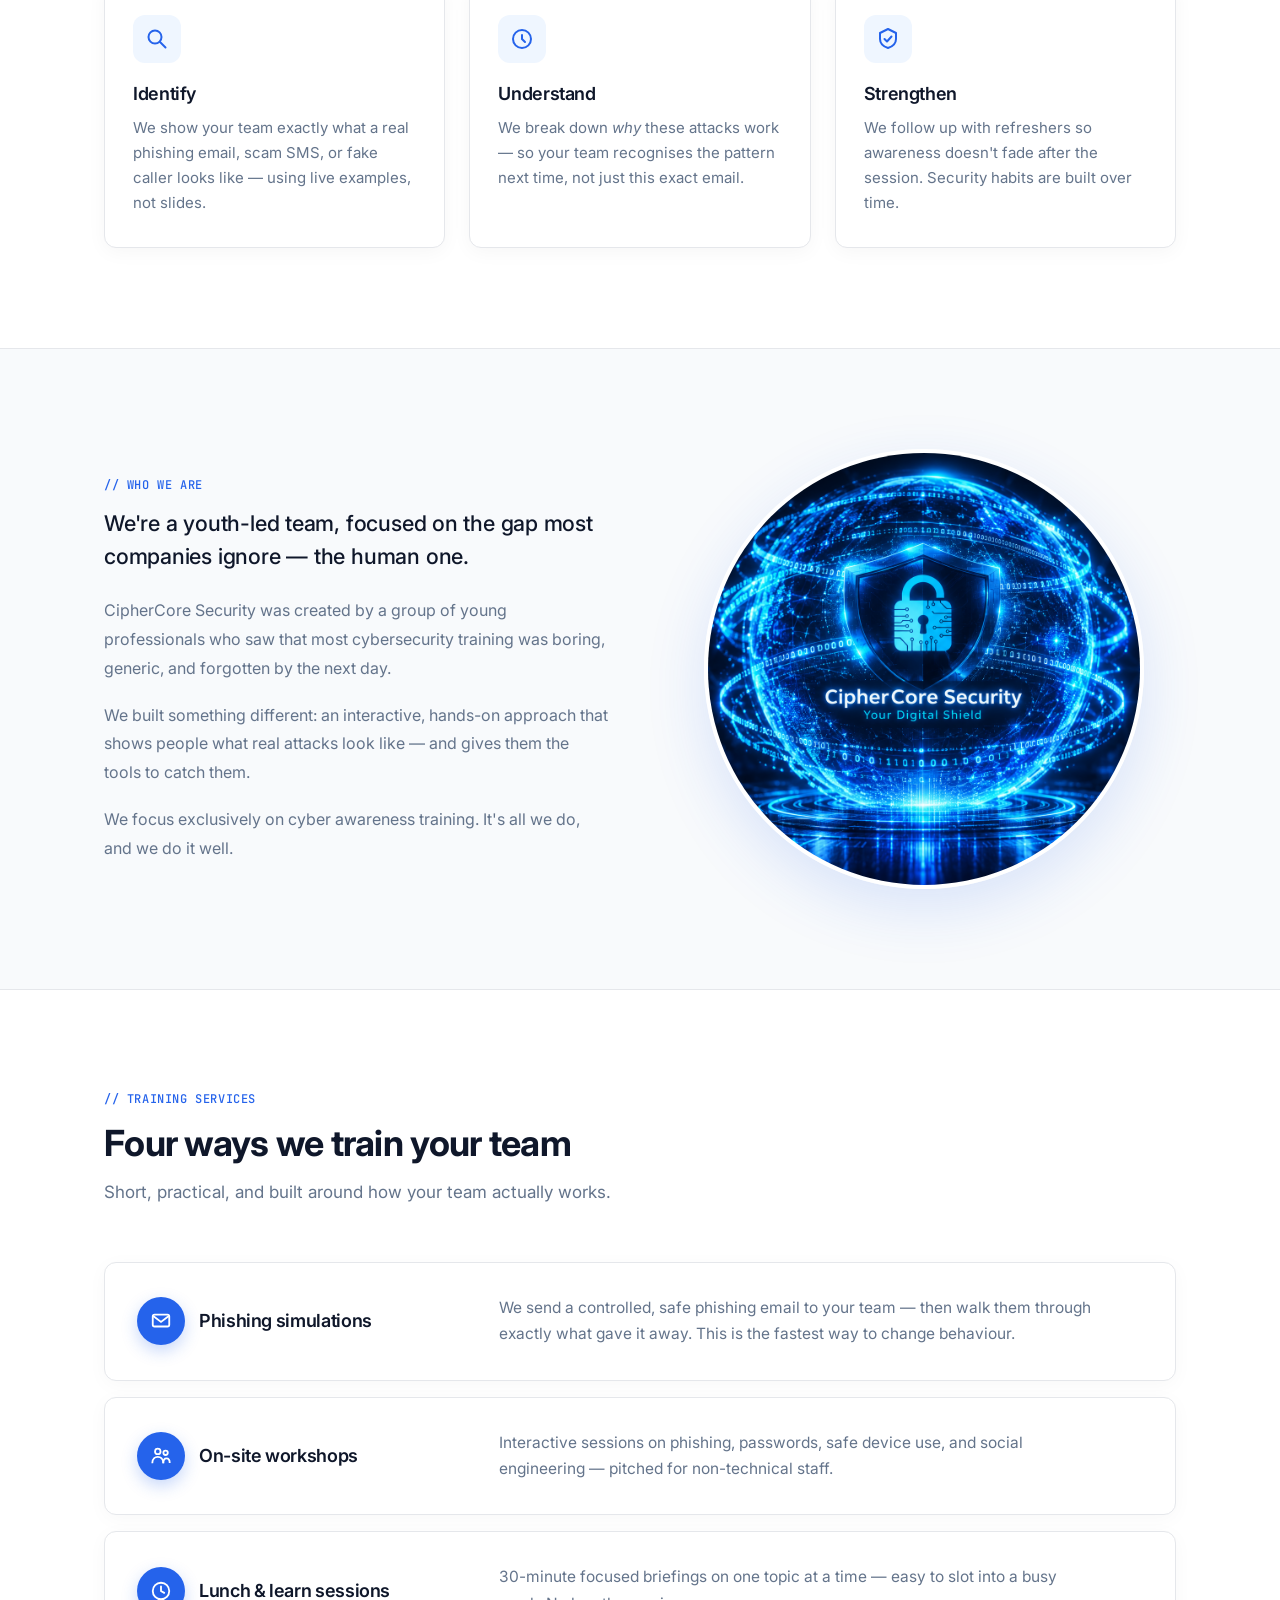
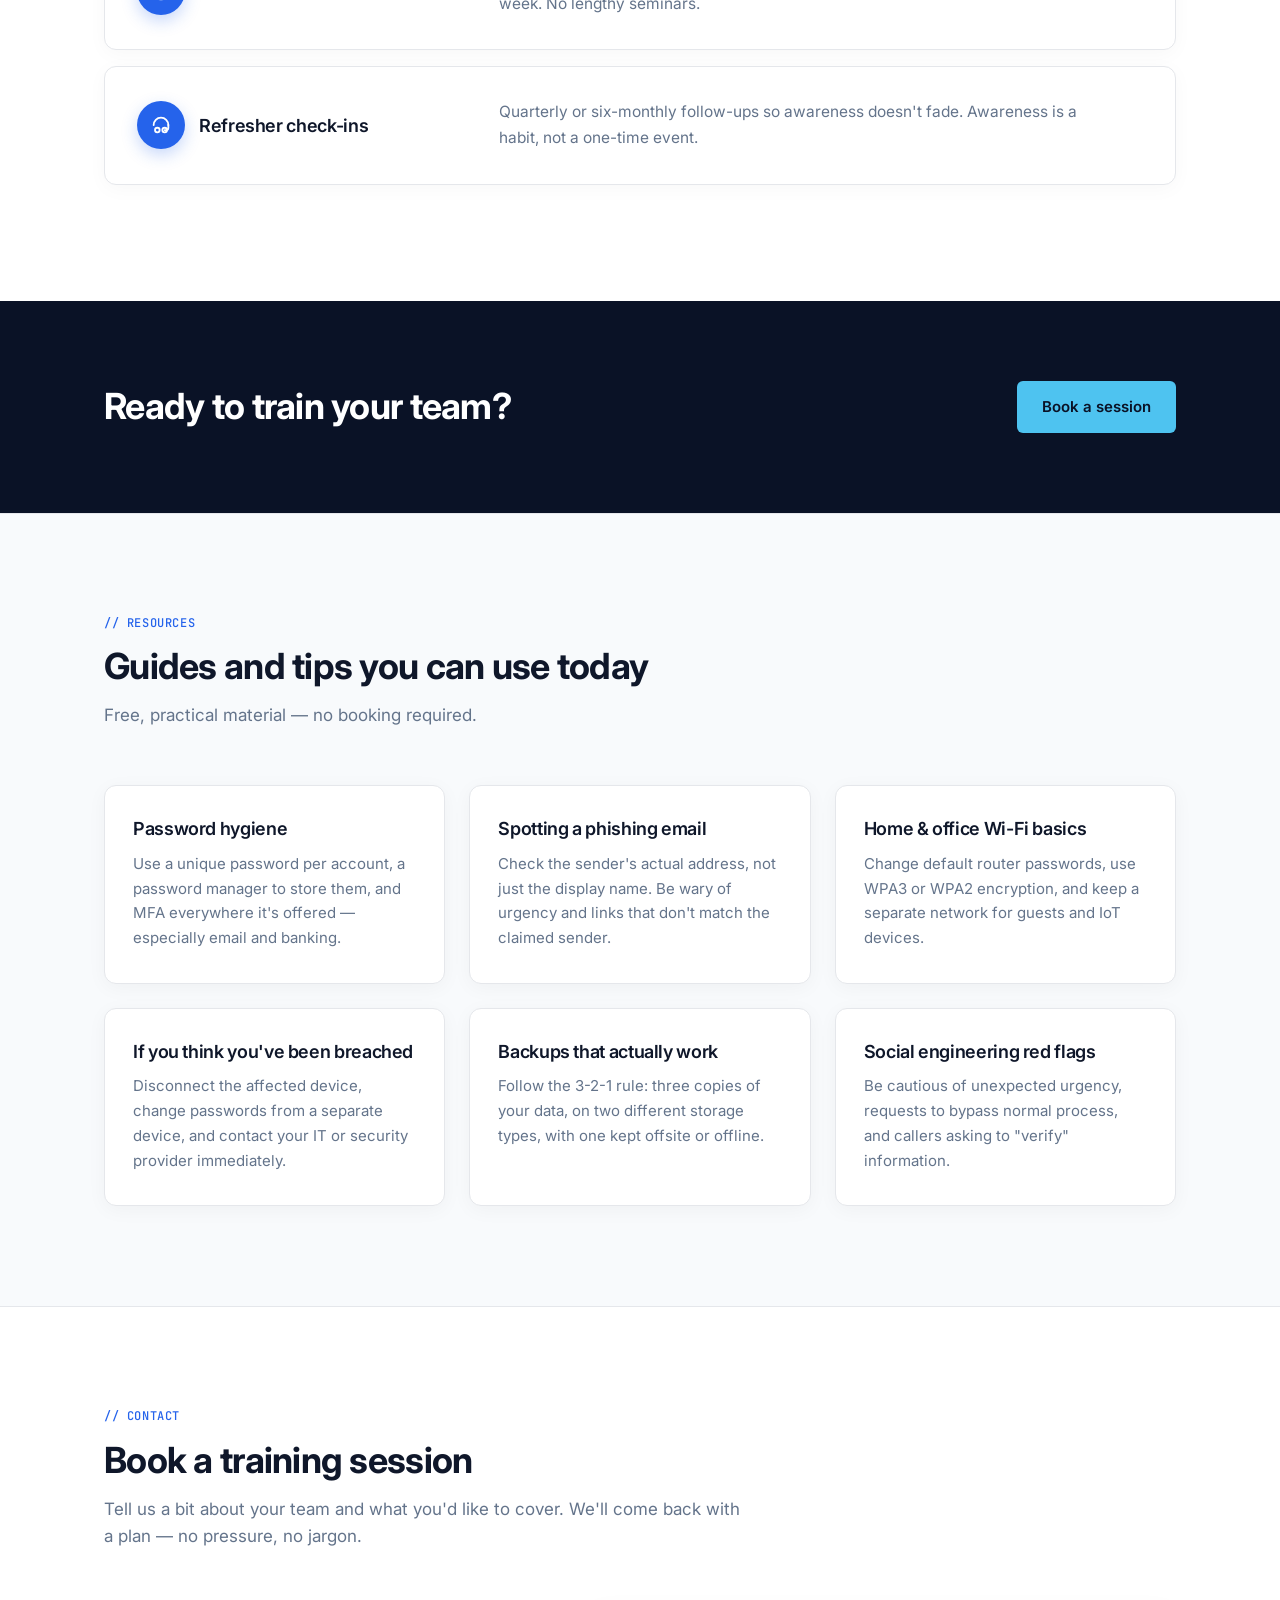
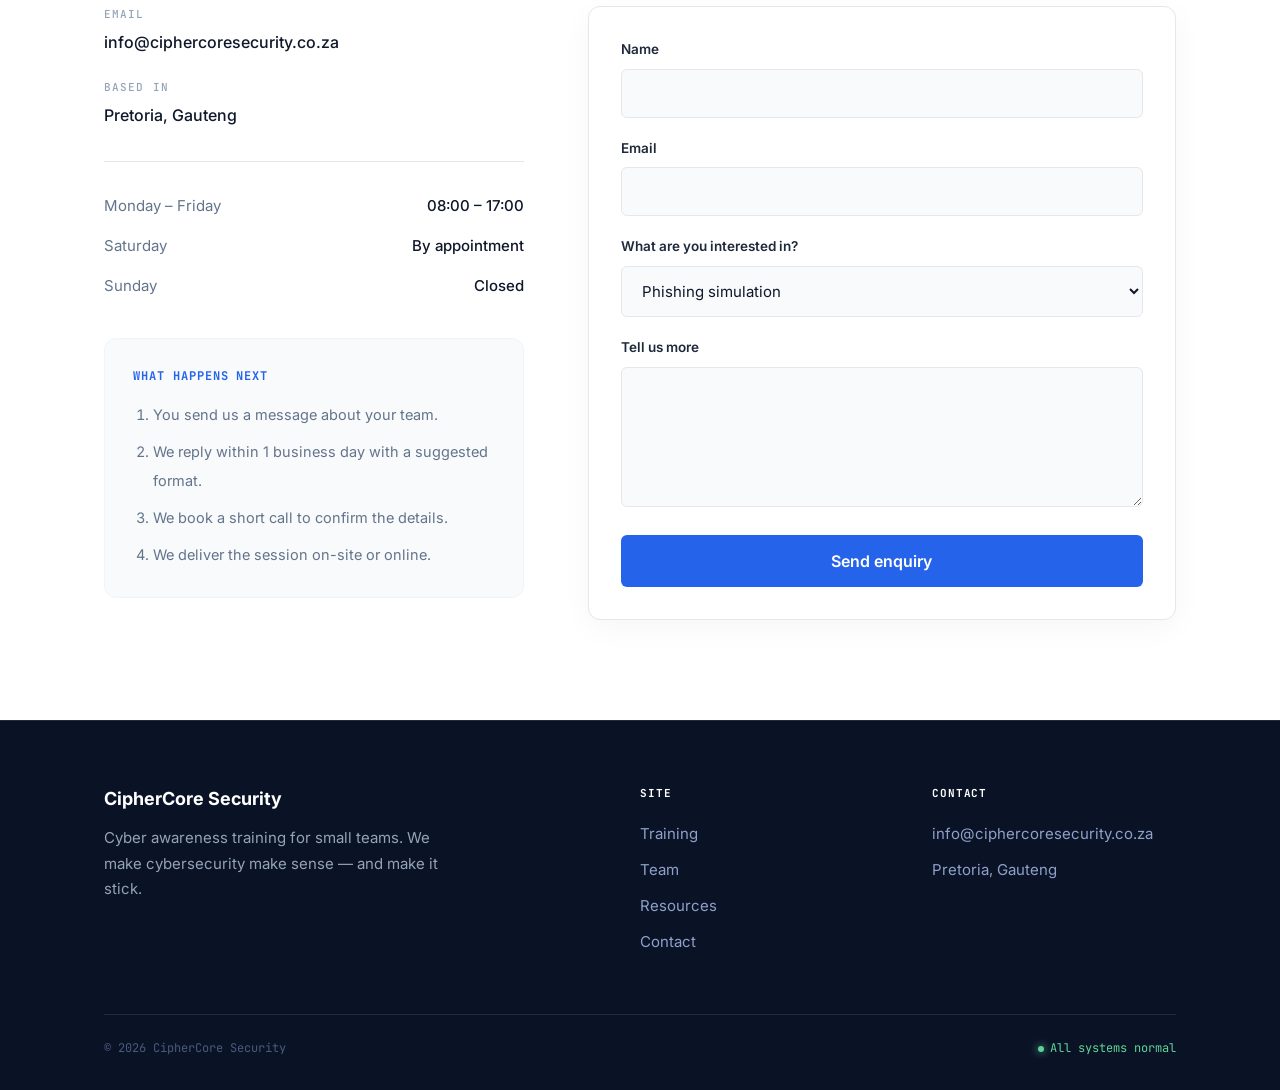
==== commit ba6ab0fd: "Refactor mobile menu toggle and add dynamic year Refactored mobile menu toggle functionality and add" ====
--- a/index.html
+++ b/index.html
@@ -369,25 +369,24 @@
   </div>
 </footer>
 
+  <!-- Mobile Menu Toggle -->
   <script>
-    const menuBtn = document.querySelector('.menu-toggle');
-    const navMenu = document.querySelector('.main-nav');
-    
-    if (menuBtn && navMenu) {
-        menuBtn.addEventListener('click', () => {
-            navMenu.classList.toggle('active');
-        });
+    const navToggle = document.querySelector('.nav-toggle');
+    const nav = document.querySelector('.nav');
+
+    if (navToggle && nav) {
+      navToggle.addEventListener('click', () => {
+        nav.classList.toggle('menu-open');
+      });
     }
 
-  const navToggle = document.querySelector('.nav-toggle');
-  const nav = document.querySelector('.nav');
-
-  if (navToggle && nav) {
-    navToggle.addEventListener('click', () => {
-      nav.classList.toggle('menu-open');
-    });
-  }
-</script>
+    // Dynamic Year for Footer
+    const yearSpan = document.getElementById('year');
+    if (yearSpan) {
+      yearSpan.textContent = new Date().getFullYear();
+    }
+  </script>
+  
 <script src="js/main.js"></script>
 </body>
 </html>
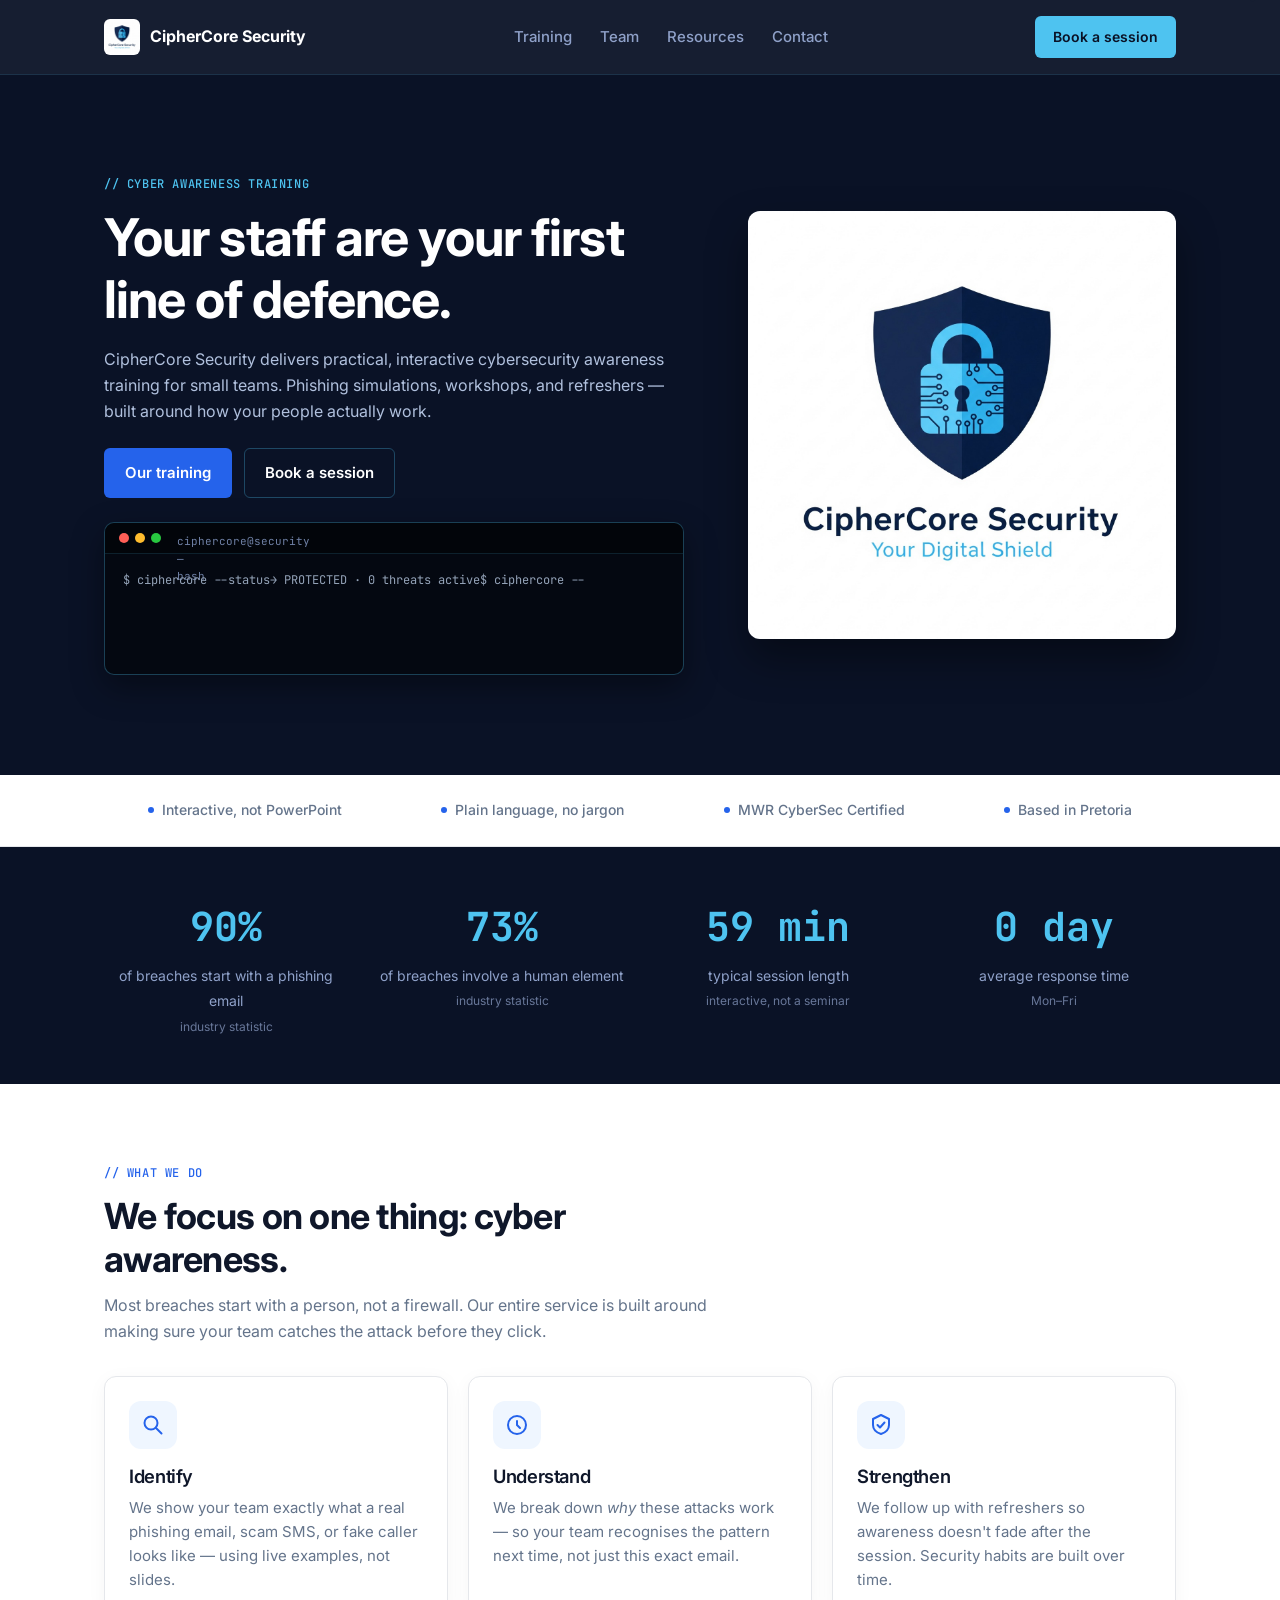
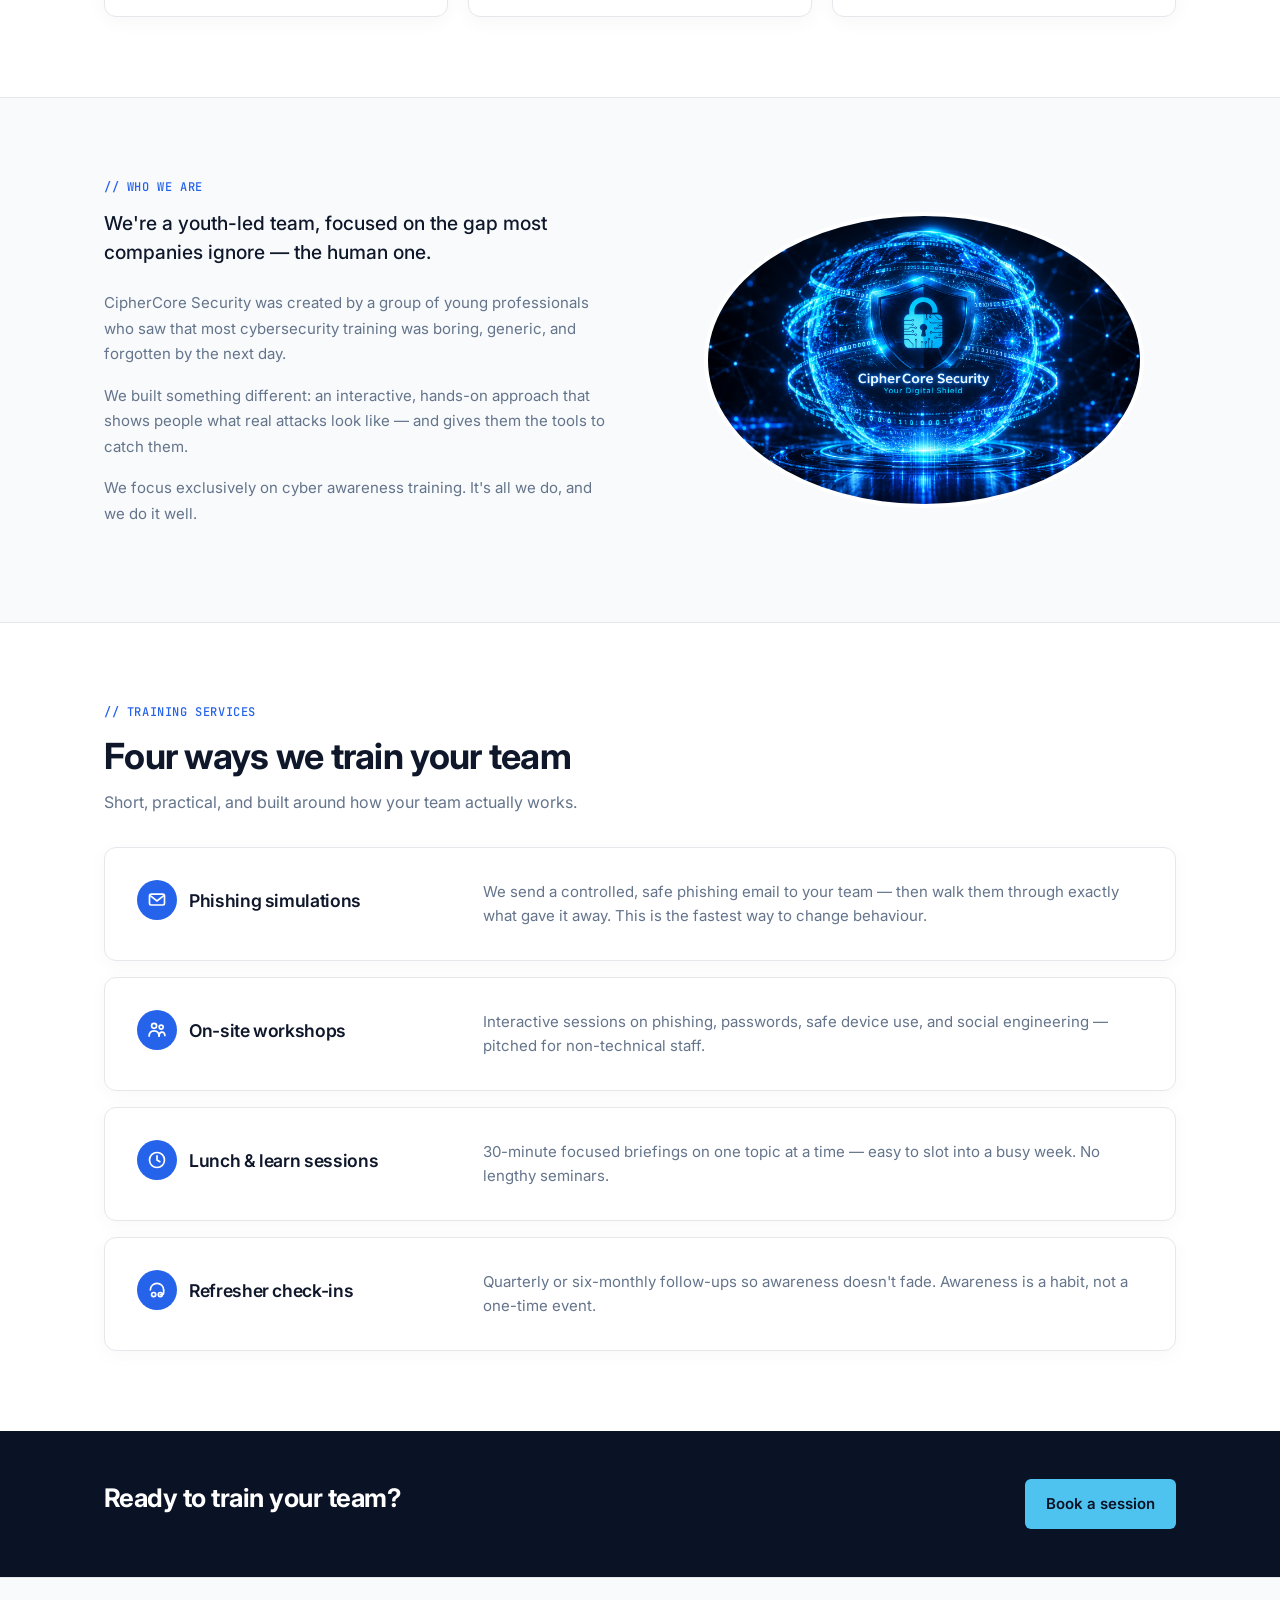
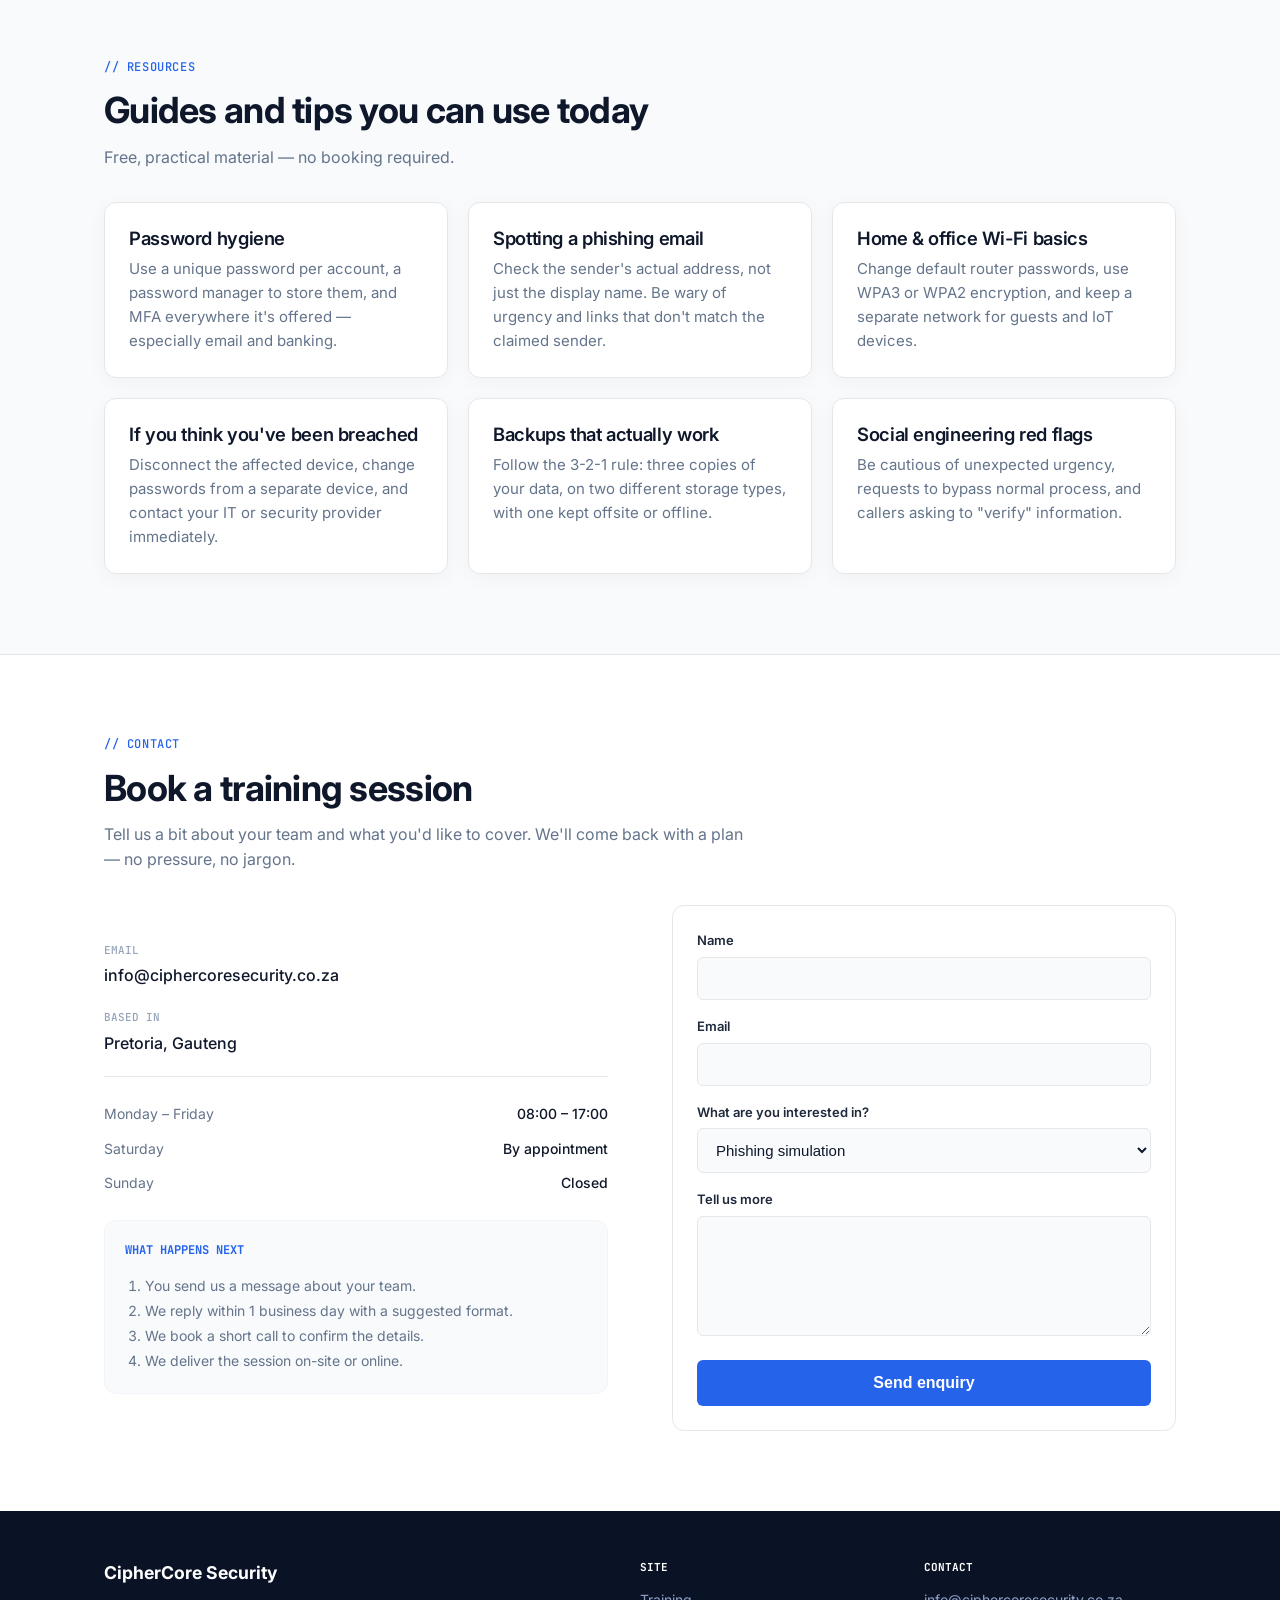
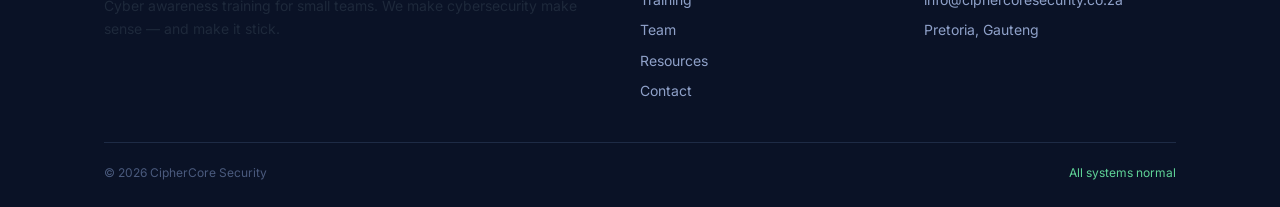
==== commit a9e2d0f0: "Add versioning to site.css link in index.html" ====
--- a/index.html
+++ b/index.html
@@ -15,7 +15,7 @@
 <meta property="og:image" content="https://ciphercoresecurity.co.za/logo.jpg.jpeg">
 <meta name="twitter:card" content="summary_large_image">
 
-<link rel="stylesheet" href="css/site.css">
+<link rel="stylesheet" href="css/site.css?v=3">
 
 </head>
 <body>
--- a/css/site.css
+++ b/css/site.css
@@ -1,5 +1,5 @@
 /* =========================================================
-   CipherCore Security — Final Responsive CSS
+   CipherCore Security — Final Mobile-Optimized CSS
    ========================================================= */
 
 @import url('https://fonts.googleapis.com/css2?family=Inter:wght@400;500;600;700&family=JetBrains+Mono:wght@400;500;700&display=swap');
@@ -24,9 +24,7 @@
   --max: 1120px;
 }
 
-/* =========================================
-   1. GLOBAL RESET & OVERFLOW FIXES
-   ========================================= */
+/* 1. GLOBAL RESET & PREVENT SCROLLING ISSUES */
 *, *::before, *::after { 
     box-sizing: border-box; 
     margin: 0; 
@@ -71,7 +69,7 @@
 }
 
 section {
-  padding: 100px 0;
+  padding: 80px 0;
   position: relative;
   z-index: 1;
   background-color: var(--bg);
@@ -90,17 +88,15 @@
 .wrap {
   max-width: var(--max);
   margin: 0 auto;
-  padding: 0 24px;
-}
-
-/* =========================================
-   2. HEADER & NAVIGATION
-   ========================================= */
+  padding: 0 20px; /* Slightly tighter padding for mobile */
+}
+
+/* 2. HEADER & NAVIGATION */
 .site-header {
   position: sticky;
   top: 0;
   z-index: 50;
-  background: rgba(10, 18, 38, 0.92);
+  background: rgba(10, 18, 38, 0.95);
   backdrop-filter: blur(12px);
   border-bottom: 1px solid rgba(78, 195, 240, 0.12);
   width: 100%;
@@ -110,10 +106,10 @@
   display: flex;
   align-items: center;
   justify-content: space-between;
-  padding: 16px 24px;
+  padding: 12px 20px;
   max-width: var(--max);
   margin: 0 auto;
-  gap: 16px; /* Reduced gap to fit mobile */
+  gap: 12px;
   flex-wrap: wrap;
 }
 
@@ -122,50 +118,52 @@
   align-items: center;
   gap: 10px;
   font-weight: 700;
-  font-size: 17px;
+  font-size: 16px;
   color: #fff;
   flex-shrink: 0;
 }
 
 .brand-logo {
-  height: 40px;
+  height: 36px;
   width: auto;
-  max-height: 40px;
-  max-width: 200px;
-  display: inline-block;
+  max-height: 36px;
   border-radius: 6px;
 }
 
 .nav-links {
-  display: flex;
-  gap: 28px;
-  font-size: 14.5px;
+  display: none; /* Hidden on mobile by default */
+  width: 100%;
+  flex-direction: column;
+  gap: 16px;
+  padding-top: 16px;
+  font-size: 15px;
   color: #8fa1c9;
   font-weight: 500;
 }
 
-.nav-links a { transition: color 0.15s; }
+.nav.menu-open .nav-links {
+  display: flex; /* Shown when hamburger is clicked */
+}
+
 .nav-links a:hover { color: #fff; }
 
 .nav-cta {
   background: var(--cyan);
   color: var(--navy);
-  padding: 10px 18px;
+  padding: 8px 14px;
   border-radius: var(--radius-sm);
-  font-size: 14px;
+  font-size: 13px;
   font-weight: 600;
-  transition: all 0.15s;
   white-space: nowrap;
 }
 .nav-cta:hover {
   background: #fff;
-  box-shadow: 0 0 20px rgba(78, 195, 240, 0.5);
 }
 
 .nav-toggle {
-  display: none;
+  display: block;
   background: none;
-  border: 1px solid rgba(78, 195, 240, 0.2);
+  border: 1px solid rgba(78, 195, 240, 0.3);
   color: #fff;
   font-size: 20px;
   padding: 6px 10px;
@@ -173,14 +171,12 @@
   cursor: pointer;
 }
 
-/* =========================================
-   3. BUTTONS
-   ========================================= */
+/* 3. BUTTONS */
 .btn {
   display: inline-flex;
   justify-content: center;
   align-items: center;
-  padding: 13px 24px;
+  padding: 12px 20px;
   border-radius: var(--radius-sm);
   font-weight: 600;
   font-size: 15px;
@@ -188,24 +184,16 @@
   cursor: pointer;
   border: 1px solid transparent;
   font-family: inherit;
-  min-height: 44px; /* Touch target */
-  text-align: center;
+  min-height: 48px; /* Good touch target */
+  width: 100%; /* Full width on mobile */
 }
 
 .btn-primary { background: var(--brand); color: #fff; }
-.btn-primary:hover {
-  background: var(--brand-dark);
-  transform: translateY(-1px);
-  box-shadow: 0 8px 20px rgba(37, 99, 235, 0.35);
-}
-
+.btn-primary:hover { background: var(--brand-dark); }
 .btn-secondary { background: transparent; color: #fff; border-color: rgba(78, 195, 240, 0.3); }
-.btn-secondary:hover { border-color: var(--cyan); color: var(--cyan); }
-
-/* =========================================
-   4. TYPOGRAPHY
-   ========================================= */
-.section-head { max-width: 640px; margin-bottom: 56px; }
+
+/* 4. TYPOGRAPHY */
+.section-head { max-width: 640px; margin-bottom: 32px; }
 .eyebrow {
   display: block;
   font-family: 'JetBrains Mono', monospace;
@@ -217,48 +205,34 @@
   text-transform: uppercase;
 }
 h1, h2, h3 { color: var(--ink); letter-spacing: -0.02em; line-height: 1.2; }
-h1 { font-size: clamp(2rem, 5vw, 3.25rem); font-weight: 700; }
-h2 { font-size: clamp(1.75rem, 3.5vw, 2.25rem); font-weight: 700; }
-h3 { font-size: 1.125rem; font-weight: 600; }
-.section-head h2 { margin-bottom: 14px; }
-.section-head p { color: var(--muted); font-size: 17px; }
+h1 { font-size: clamp(2rem, 6vw, 3.25rem); font-weight: 700; margin-bottom: 16px;}
+h2 { font-size: clamp(1.6rem, 5vw, 2.25rem); font-weight: 700; margin-bottom: 12px;}
+h3 { font-size: 1.15rem; font-weight: 600; margin-bottom: 8px;}
+.section-head p { color: var(--muted); font-size: 16px; line-height: 1.6; }
 p { color: var(--ink-2); }
 
-/* =========================================
-   5. HERO SECTION
-   ========================================= */
+/* 5. HERO SECTION */
 .hero {
-  padding: 110px 0 96px;
-  position: relative;
-  z-index: 1;
-  overflow: hidden;
+  padding: 60px 0;
   color: #fff;
 }
 
 .hero-grid {
-  display: grid;
-  grid-template-columns: 1.15fr 0.85fr;
-  gap: 64px;
+  display: flex;
+  flex-direction: column;
+  gap: 32px;
   align-items: center;
-  position: relative;
-  z-index: 2;
 }
 
 .hero .eyebrow { color: var(--cyan); }
-.hero h1 {
-  color: #ffffff;
-  max-width: 16ch;
+.hero h1 { color: #ffffff; margin-bottom: 16px; }
+.hero .lede {
+  font-size: 16px;
+  color: #b0c0dd;
   margin-bottom: 24px;
-  text-shadow: 0 0 40px rgba(78, 195, 240, 0.35);
-}
-.hero .lede {
-  font-size: 18px;
-  color: #b0c0dd;
-  max-width: 52ch;
-  margin-bottom: 32px;
-  line-height: 1.7;
-}
-.hero-ctas { display: flex; gap: 12px; flex-wrap: wrap; margin-bottom: 32px; }
+  line-height: 1.6;
+}
+.hero-ctas { display: flex; flex-direction: column; gap: 12px; margin-bottom: 24px; }
 
 .terminal {
   background: rgba(0, 0, 0, 0.55);
@@ -266,10 +240,9 @@
   border-radius: 10px;
   overflow: hidden;
   font-family: 'JetBrains Mono', monospace;
-  font-size: 12.5px;
-  max-width: 100%;
-  box-shadow: 0 12px 32px rgba(0, 0, 0, 0.4), 0 0 40px rgba(78, 195, 240, 0.12);
-  backdrop-filter: blur(10px);
+  font-size: 12px;
+  width: 100%;
+  box-shadow: 0 12px 32px rgba(0, 0, 0, 0.4);
 }
 
 .terminal-bar { display: flex; align-items: center; gap: 6px; padding: 10px 14px; border-bottom: 1px solid rgba(78, 195, 240, 0.15); background: rgba(0, 0, 0, 0.4); }
@@ -278,63 +251,41 @@
 .terminal-bar span:nth-child(2) { background: #febc2e; }
 .terminal-bar span:nth-child(3) { background: #28c840; }
 .terminal-title { margin-left: 10px; color: #6f80a5; font-size: 11px; }
-
-.terminal-body { padding: 16px 18px; color: #94a3b8; line-height: 1.9; min-height: 130px; overflow-x: auto; }
-.terminal-line { display: block; white-space: nowrap; overflow: hidden; }
-.terminal-line .prompt { color: var(--cyan); }
-.terminal-line .ok { color: #5FD397; }
-.terminal-line .hl { color: #c8ffd4; }
-.terminal-cursor { display: inline-block; width: 8px; height: 14px; background: var(--cyan); vertical-align: text-bottom; animation: termBlink 1s steps(1) infinite; margin-left: 2px; }
-@keyframes termBlink { 50% { opacity: 0; } }
-
-.hero-visual { display: grid; place-items: center; position: relative; z-index: 1; width: 100%; }
-.hero-logo { max-width: 100%; max-height: 380px; width: auto; height: auto; display: block; margin: 0 auto; border-radius: 12px; box-shadow: 0 20px 40px rgba(0, 0, 0, 0.4); }
-
-/* =========================================
-   6. TRUST STRIP
-   ========================================= */
-.trust-strip { padding: 32px 0; border-bottom: 1px solid var(--line); background: var(--bg); }
+.terminal-body { padding: 16px 18px; color: #94a3b8; line-height: 1.8; min-height: 120px; }
+
+.hero-visual { width: 100%; max-width: 280px; margin: 0 auto; }
+.hero-logo { width: 100%; height: auto; border-radius: 12px; box-shadow: 0 20px 40px rgba(0, 0, 0, 0.4); }
+
+/* 6. TRUST STRIP */
+.trust-strip { padding: 24px 0; background: var(--bg); border-bottom: 1px solid var(--line); }
 .trust-items { 
   display: flex; 
-  justify-content: center; 
-  flex-wrap: wrap; 
-  gap: 16px; 
+  flex-direction: column; 
+  align-items: center; 
+  gap: 12px; 
   font-size: 14px; 
   color: var(--muted); 
   font-weight: 500; 
 }
-.trust-items span { display: flex; align-items: center; gap: 8px; white-space: nowrap; }
-.trust-items span::before { content: ""; width: 6px; height: 6px; background: var(--brand); border-radius: 50%; box-shadow: 0 0 8px rgba(37, 99, 235, 0.7); flex-shrink: 0; }
-
-/* =========================================
-   7. STATS SECTION
-   ========================================= */
-.stats-section { color: #e6ede9; padding: 72px 0; border-top: 1px solid #1e2b45; border-bottom: 1px solid #1e2b45; }
-.stats-grid { display: grid; grid-template-columns: repeat(auto-fit, minmax(200px, 1fr)); gap: 32px; text-align: center; }
-.stat-item .stat-num { font-family: 'JetBrains Mono', monospace; font-size: 2.5rem; font-weight: 700; color: var(--cyan); letter-spacing: -0.02em; display: block; margin-bottom: 8px; text-shadow: 0 0 20px rgba(78, 195, 240, 0.4); }
-.stat-item .stat-label { font-size: 13.5px; color: #8fa1c9; line-height: 1.5; }
-.stat-item .stat-label small { display: block; font-size: 11px; opacity: 0.7; margin-top: 4px; }
-
-/* =========================================
-   8. GRIDS & CARDS
-   ========================================= */
-.pillars-grid, .card-grid { display: grid; grid-template-columns: repeat(auto-fit, minmax(280px, 1fr)); gap: 24px; }
+.trust-items span { display: flex; align-items: center; gap: 8px; }
+.trust-items span::before { content: ""; width: 6px; height: 6px; background: var(--brand); border-radius: 50%; flex-shrink: 0; }
+
+/* 7. STATS SECTION */
+.stats-section { padding: 48px 0; }
+.stats-grid { display: grid; grid-template-columns: 1fr; gap: 32px; text-align: center; }
+.stat-item .stat-num { font-family: 'JetBrains Mono', monospace; font-size: 2.5rem; font-weight: 700; color: var(--cyan); display: block; margin-bottom: 4px; }
+.stat-item .stat-label { font-size: 14px; color: #8fa1c9; line-height: 1.5; }
+.stat-item .stat-label small { display: block; font-size: 12px; opacity: 0.7; margin-top: 4px; }
+
+/* 8. GRIDS & CARDS */
+.pillars-grid, .card-grid { display: grid; grid-template-columns: 1fr; gap: 20px; }
 
 .pillar, .card {
   background: var(--bg-card);
   border: 1px solid var(--line);
   border-radius: var(--radius);
-  padding: 32px 28px;
-  transition: all 0.2s ease;
+  padding: 24px;
   box-shadow: 0 4px 20px rgba(0,0,0,0.04);
-  display: flex;
-  flex-direction: column;
-}
-
-.pillar:hover, .card:hover {
-  border-color: var(--brand);
-  transform: translateY(-3px);
-  box-shadow: 0 12px 30px rgba(37, 99, 235, 0.12);
 }
 
 .pillar-icon {
@@ -343,156 +294,110 @@
   background: var(--brand-soft); 
   color: var(--brand);
   display: grid; place-items: center;
-  margin-bottom: 20px;
+  margin-bottom: 16px;
 }
 .pillar-icon svg { width: 24px; height: 24px; }
-.pillar h3, .card h3 { margin-bottom: 12px; font-size: 1.125rem; }
-.pillar p, .card p { color: var(--muted); font-size: 15px; line-height: 1.65; flex: 1; }
-
-.value-rows { display: flex; flex-direction: column; }
+.pillar p, .card p { color: var(--muted); font-size: 15px; line-height: 1.6; }
+
+.value-rows { display: flex; flex-direction: column; gap: 16px; }
 .value-row {
-  display: grid;
-  grid-template-columns: 1fr 2fr;
-  gap: 40px;
-  padding: 32px;
+  display: flex;
+  flex-direction: column;
+  gap: 16px;
+  padding: 24px;
   background: var(--bg-card);
   border: 1px solid var(--line);
   border-radius: var(--radius);
-  margin-bottom: 16px;
   box-shadow: 0 4px 20px rgba(0,0,0,0.03);
-  align-items: center;
-  transition: all 0.2s ease;
-}
-.value-row:hover { border-color: var(--brand); transform: translateY(-2px); box-shadow: 0 12px 30px rgba(37, 99, 235, 0.08); }
-.value-row h3 { font-size: 1.125rem; display: flex; align-items: center; gap: 14px; }
+}
+.value-row h3 { font-size: 1.1rem; display: flex; align-items: center; gap: 12px; }
 .value-row h3 .row-icon {
-  width: 48px; height: 48px;
+  width: 40px; height: 40px;
   border-radius: 50%;
   background: var(--brand); 
   color: #fff;
   display: grid; place-items: center;
   flex-shrink: 0;
-  box-shadow: 0 6px 16px rgba(37, 99, 235, 0.25);
-}
-.value-row h3 .row-icon svg { width: 22px; height: 22px; }
-.value-row p { color: var(--muted); font-size: 15.5px; line-height: 1.7; max-width: 60ch; }
+}
+.value-row h3 .row-icon svg { width: 20px; height: 20px; }
+.value-row p { color: var(--muted); font-size: 15px; line-height: 1.6; }
+
+/* 9. ABOUT, TEAM, CONTACT */
+.about-grid { display: flex; flex-direction: column; gap: 32px; }
+.about-lead { font-size: 1.2rem; font-weight: 500; color: var(--ink); line-height: 1.5; margin-bottom: 16px; }
+.about-body p { color: var(--muted); font-size: 15px; line-height: 1.7; margin-bottom: 16px; }
+.about-visual { width: 100%; max-width: 320px; margin: 0 auto; border-radius: 50%; overflow: hidden; border: 4px solid var(--bg); }
+.about-img { width: 100%; height: 100%; display: block; object-fit: cover; }
+
+.team-grid { display: grid; grid-template-columns: 1fr; gap: 20px; }
+.team-card { background: var(--bg-card); border: 1px solid var(--line); border-radius: var(--radius); padding: 24px; }
+.team-avatar, .team-photo { width: 72px; height: 72px; border-radius: 50%; object-fit: cover; margin-bottom: 16px; }
+.team-card .role { font-family: 'JetBrains Mono', monospace; font-size: 12px; color: var(--brand); text-transform: uppercase; margin-bottom: 12px; }
+.team-card p { color: var(--muted); font-size: 14px; line-height: 1.6; margin-bottom: 16px; }
+
+.contact-grid { display: flex; flex-direction: column; gap: 32px; }
+.contact-info { display: flex; flex-direction: column; gap: 20px; }
+.contact-info .item .label { display: block; font-family: 'JetBrains Mono', monospace; font-size: 11px; color: var(--muted-2); text-transform: uppercase; margin-bottom: 4px; }
+.contact-info .item a, .contact-info .item span { font-size: 16px; font-weight: 500; color: var(--ink); }
+.hours { border-top: 1px solid var(--line); padding-top: 20px; }
+.hours-row { display: flex; justify-content: space-between; padding: 6px 0; font-size: 14px; color: var(--muted); }
+.hours-row span:last-child { color: var(--ink); font-weight: 500; }
+.next-steps { background: var(--bg-soft); border: 1px solid var(--line-soft); border-radius: var(--radius); padding: 20px; }
+.next-steps h4 { font-family: 'JetBrains Mono', monospace; font-size: 12px; color: var(--brand); margin-bottom: 12px; text-transform: uppercase; }
+.next-steps ol { padding-left: 20px; color: var(--muted); font-size: 14px; line-height: 1.8; }
+
+form { display: flex; flex-direction: column; gap: 16px; background: var(--bg-card); padding: 24px; border-radius: var(--radius); border: 1px solid var(--line); }
+.form-row { display: flex; flex-direction: column; }
+label { font-size: 13px; font-weight: 600; color: var(--ink-2); margin-bottom: 6px; }
+input, textarea, select { width: 100%; background: var(--bg-soft); border: 1px solid var(--line); border-radius: var(--radius-sm); padding: 12px 14px; color: var(--ink); font-size: 15px; }
+textarea { resize: vertical; min-height: 120px; }
+button[type="submit"] { background: var(--brand); color: #fff; border: none; padding: 14px; border-radius: var(--radius-sm); font-weight: 600; font-size: 16px; cursor: pointer; width: 100%; margin-top: 8px; }
+
+/* 10. CTA & FOOTER */
+.cta-banner { padding: 48px 0; text-align: center; }
+.cta-banner .wrap { display: flex; flex-direction: column; align-items: center; gap: 20px; }
+.cta-banner h2 { color: #fff; font-size: 1.6rem; }
+.cta-banner .btn-primary { background: var(--cyan); color: var(--navy); }
+
+.site-footer { padding: 48px 0 24px; color: #94a3b8; }
+.footer-grid { display: flex; flex-direction: column; gap: 32px; margin-bottom: 32px; }
+.footer-brand h4 { font-size: 1.1rem; color: #fff; margin-bottom: 8px; }
+.footer-brand p { font-size: 14px; line-height: 1.6; }
+.footer-col h5 { font-family: 'JetBrains Mono', monospace; font-size: 11px; color: #fff; text-transform: uppercase; margin-bottom: 12px; }
+.footer-col a, .footer-col span { display: block; font-size: 14px; color: #8fa1c9; margin-bottom: 8px; }
+.footer-bottom { padding-top: 20px; border-top: 1px solid #1e2b45; display: flex; flex-direction: column; align-items: center; gap: 8px; font-size: 12px; color: #4a5a7d; text-align: center; }
+.footer-bottom .status { display: inline-flex; align-items: center; gap: 6px; color: #5FD397; }
 
 /* =========================================
-   9. ABOUT, TEAM, CONTACT
+   11. DESKTOP / LAPTOP OVERRIDES (768px and up)
    ========================================= */
-.about-grid { display: grid; grid-template-columns: 1fr 1fr; gap: 64px; align-items: center; }
-.about-lead { font-size: 1.35rem; font-weight: 500; color: var(--ink); line-height: 1.5; letter-spacing: -0.01em; margin-bottom: 24px; }
-.about-body p { color: var(--muted); font-size: 16px; line-height: 1.8; margin-bottom: 18px; }
-.about-body p:last-child { margin-bottom: 0; }
-.about-visual { width: 100%; max-width: 440px; aspect-ratio: 1 / 1; margin: 0 auto; border-radius: 50%; overflow: hidden; box-shadow: 0 20px 60px rgba(37, 99, 235, 0.15); border: 4px solid var(--bg); }
-.about-img { width: 100%; height: 100%; display: block; object-fit: cover; animation: spinImage 40s linear infinite; }
-@keyframes spinImage { from { transform: rotate(0deg); } to { transform: rotate(360deg); } }
-
-.team-grid { display: grid; grid-template-columns: repeat(auto-fill, minmax(260px, 1fr)); gap: 24px; }
-.team-card {
-  background: var(--bg-card);
-  border: 1px solid var(--line);
-  border-radius: var(--radius);
-  padding: 28px;
-  transition: all 0.2s ease;
-  box-shadow: 0 4px 20px rgba(0,0,0,0.04);
-}
-.team-card:hover { border-color: var(--brand); transform: translateY(-4px); box-shadow: 0 16px 40px rgba(37, 99, 235, 0.12); }
-.team-avatar {
-  width: 80px; height: 80px;
-  border-radius: 50%;
-  background: linear-gradient(135deg, var(--brand), var(--brand-dark));
-  color: #fff;
-  display: grid; place-items: center;
-  font-weight: 600; font-size: 20px;
-  margin-bottom: 20px;
-  box-shadow: 0 8px 20px rgba(37, 99, 235, 0.3);
-}
-.team-photo { width: 80px; height: 80px; border-radius: 50%; object-fit: cover; object-position: center top; display: block; margin-bottom: 20px; box-shadow: 0 8px 20px rgba(37, 99, 235, 0.25); border: 3px solid #fff; }
-.team-card h3 { font-size: 1.125rem; margin-bottom: 4px; }
-.team-card .role { font-family: 'JetBrains Mono', monospace; font-size: 12px; font-weight: 500; color: var(--brand); text-transform: uppercase; letter-spacing: 0.08em; margin-bottom: 16px; }
-.team-card p { color: var(--muted); font-size: 14.5px; line-height: 1.7; margin-bottom: 20px; }
-.team-card .team-link { font-size: 14px; font-weight: 600; color: var(--brand); }
-.team-card .team-link:hover { color: var(--brand-dark); }
-
-.contact-grid { display: grid; grid-template-columns: 1fr 1.4fr; gap: 64px; align-items: start; }
-.contact-info { display: flex; flex-direction: column; gap: 24px; }
-.contact-info .item .label { display: block; font-family: 'JetBrains Mono', monospace; font-size: 11px; font-weight: 500; color: var(--muted-2); text-transform: uppercase; letter-spacing: 0.1em; margin-bottom: 6px; }
-.contact-info .item a, .contact-info .item span { font-size: 16px; font-weight: 500; color: var(--ink); }
-.contact-info .item a:hover { color: var(--brand); }
-.hours { border-top: 1px solid var(--line); padding-top: 24px; margin-top: 8px; }
-.hours-row { display: flex; justify-content: space-between; padding: 8px 0; font-size: 15px; color: var(--muted); }
-.hours-row span:last-child { color: var(--ink); font-weight: 500; }
-.next-steps { background: var(--bg-soft); border: 1px solid var(--line-soft); border-radius: var(--radius); padding: 28px; margin-top: 8px; }
-.next-steps h4 { font-family: 'JetBrains Mono', monospace; font-size: 12px; font-weight: 700; color: var(--brand); margin-bottom: 14px; text-transform: uppercase; letter-spacing: 0.08em; }
-.next-steps ol { padding-left: 20px; color: var(--muted); font-size: 14.5px; line-height: 2; }
-.next-steps li { margin-bottom: 8px; }
-.next-steps li:last-child { margin-bottom: 0; }
-
-form { display: flex; flex-direction: column; gap: 20px; background: var(--bg-card); padding: 32px; border-radius: var(--radius); border: 1px solid var(--line); box-shadow: 0 8px 30px rgba(0,0,0,0.04); }
-.form-row { display: flex; flex-direction: column; }
-label { font-size: 13.5px; font-weight: 600; color: var(--ink-2); margin-bottom: 8px; }
-input, textarea, select { width: 100%; background: var(--bg-soft); border: 1px solid var(--line); border-radius: var(--radius-sm); padding: 14px 16px; color: var(--ink); font-family: inherit; font-size: 15px; transition: all 0.15s; }
-input:focus, textarea:focus, select:focus { outline: none; border-color: var(--brand); background: #fff; box-shadow: 0 0 0 3px rgba(37, 99, 235, 0.15); }
-textarea { resize: vertical; min-height: 140px; }
-button[type="submit"] { background: var(--brand); color: #fff; border: none; padding: 16px 32px; border-radius: var(--radius-sm); font-weight: 600; font-size: 16px; font-family: inherit; cursor: pointer; width: 100%; transition: all 0.15s; margin-top: 8px; }
-button[type="submit"]:hover { background: var(--brand-dark); transform: translateY(-2px); box-shadow: 0 8px 20px rgba(37, 99, 235, 0.3); }
-
-/* =========================================
-   10. CTA & FOOTER
-   ========================================= */
-.cta-banner { color: #fff; padding: 80px 0; }
-.cta-banner .wrap { display: flex; justify-content: space-between; align-items: center; flex-wrap: wrap; gap: 24px; }
-.cta-banner h2 { color: #fff; font-size: clamp(1.5rem, 3vw, 2.25rem); max-width: 24ch; }
-.cta-banner .btn-primary { background: var(--cyan); color: var(--navy); }
-.cta-banner .btn-primary:hover { background: #fff; }
-
-.site-footer { border-top: 1px solid #1e2b45; padding: 64px 0 32px; color: #94a3b8; position: relative; z-index: 1; }
-.footer-grid { display: grid; grid-template-columns: 2fr 1fr 1fr; gap: 48px; margin-bottom: 48px; }
-.footer-brand h4 { font-size: 1.125rem; font-weight: 700; color: #fff; margin-bottom: 12px; }
-.footer-brand p { color: #94a3b8; font-size: 15px; line-height: 1.7; max-width: 40ch; }
-.footer-col h5 { font-family: 'JetBrains Mono', monospace; font-size: 11px; font-weight: 700; color: #fff; text-transform: uppercase; letter-spacing: 0.08em; margin-bottom: 20px; }
-.footer-col a, .footer-col span { display: block; font-size: 15px; color: #8fa1c9; margin-bottom: 12px; }
-.footer-col a:hover { color: var(--cyan); }
-.footer-bottom { padding-top: 24px; border-top: 1px solid #1e2b45; display: flex; justify-content: space-between; flex-wrap: wrap; gap: 12px; font-family: 'JetBrains Mono', monospace; font-size: 12px; color: #4a5a7d; }
-.footer-bottom .status { display: inline-flex; align-items: center; gap: 6px; color: #5FD397; }
-.footer-bottom .status::before { content: ""; width: 6px; height: 6px; border-radius: 50%; background: #5FD397; box-shadow: 0 0 8px #5FD397; animation: statusPulse 2s ease-in-out infinite; }
-@keyframes statusPulse { 0%, 100% { opacity: 1; } 50% { opacity: 0.4; } }
-
-/* =========================================
-   11. MEDIA QUERIES (RESPONSIVE DESIGN)
-   ========================================= */
-
-/* Tablet & Smaller Desktop */
-@media (max-width: 900px) {
-  .nav-links { display: none; }
-  .nav-toggle { display: block; }
-  .nav.menu-open .nav-links { display: flex; position: absolute; top: 100%; left: 0; right: 0; background: rgba(10, 18, 38, 0.98); flex-direction: column; padding: 20px 24px; border-bottom: 1px solid rgba(78, 195, 240, 0.2); gap: 16px; }
-  
-  .hero-grid { grid-template-columns: 1fr; gap: 48px; text-align: center; }
-  .hero h1, .hero .lede { margin-left: auto; margin-right: auto; }
-  .hero-ctas { justify-content: center; }
-  .hero-visual { max-width: 320px; margin: 0 auto; }
-  
-  .about-grid, .contact-grid { grid-template-columns: 1fr; gap: 40px; }
-  .value-row { grid-template-columns: 1fr; gap: 16px; }
-  .footer-grid { grid-template-columns: 1fr; gap: 32px; }
-  .cta-banner .wrap { flex-direction: column; align-items: flex-start; text-align: left; }
-}
-
-/* Mobile Devices */
-@media (max-width: 600px) {
-  section { padding: 64px 0; }
-  .hero { padding: 72px 0 64px; }
-  .site-canvas { opacity: 0.08; }
-  
-  .nav { padding: 12px 16px; }
-  .brand-logo { height: 32px; }
-  .nav-cta { padding: 8px 12px; font-size: 13px; }
-  
-  .card, .team-card, .pillar, form { padding: 24px; }
-  .process-step { grid-template-columns: 1fr; text-align: center; gap: 16px; }
-  .process-num { margin: 0 auto; }
-  
-  .trust-items { flex-direction: column; align-items: center; gap: 12px; }
-}
+@media (min-width: 768px) {
+  .wrap { padding: 0 24px; }
+  .nav { padding: 16px 24px; }
+  .brand-logo { height: 40px; }
+  .nav-toggle { display: none; }
+  .nav-links { display: flex; flex-direction: row; width: auto; padding-top: 0; gap: 28px; }
+  .nav-cta { padding: 10px 18px; font-size: 14px; }
+  
+  .btn { width: auto; }
+  .hero { padding: 100px 0; }
+  .hero-grid { display: grid; grid-template-columns: 1.15fr 0.85fr; gap: 64px; text-align: left; }
+  .hero-ctas { flex-direction: row; }
+  .hero-visual { max-width: 100%; }
+  
+  .trust-items { flex-direction: row; justify-content: space-around; }
+  .stats-grid { grid-template-columns: repeat(4, 1fr); }
+  
+  .pillars-grid, .card-grid { grid-template-columns: repeat(auto-fit, minmax(280px, 1fr)); }
+  .value-row { flex-direction: row; display: grid; grid-template-columns: 1fr 2fr; align-items: center; padding: 32px; }
+  
+  .about-grid, .contact-grid { display: grid; grid-template-columns: 1fr 1fr; gap: 64px; align-items: center; }
+  .about-visual { max-width: 440px; }
+  .team-grid { grid-template-columns: repeat(auto-fill, minmax(260px, 1fr)); }
+  
+  .cta-banner { text-align: left; }
+  .cta-banner .wrap { flex-direction: row; justify-content: space-between; }
+  
+  .footer-grid { display: grid; grid-template-columns: 2fr 1fr 1fr; }
+  .footer-bottom { flex-direction: row; justify-content: space-between; text-align: left; }
+}
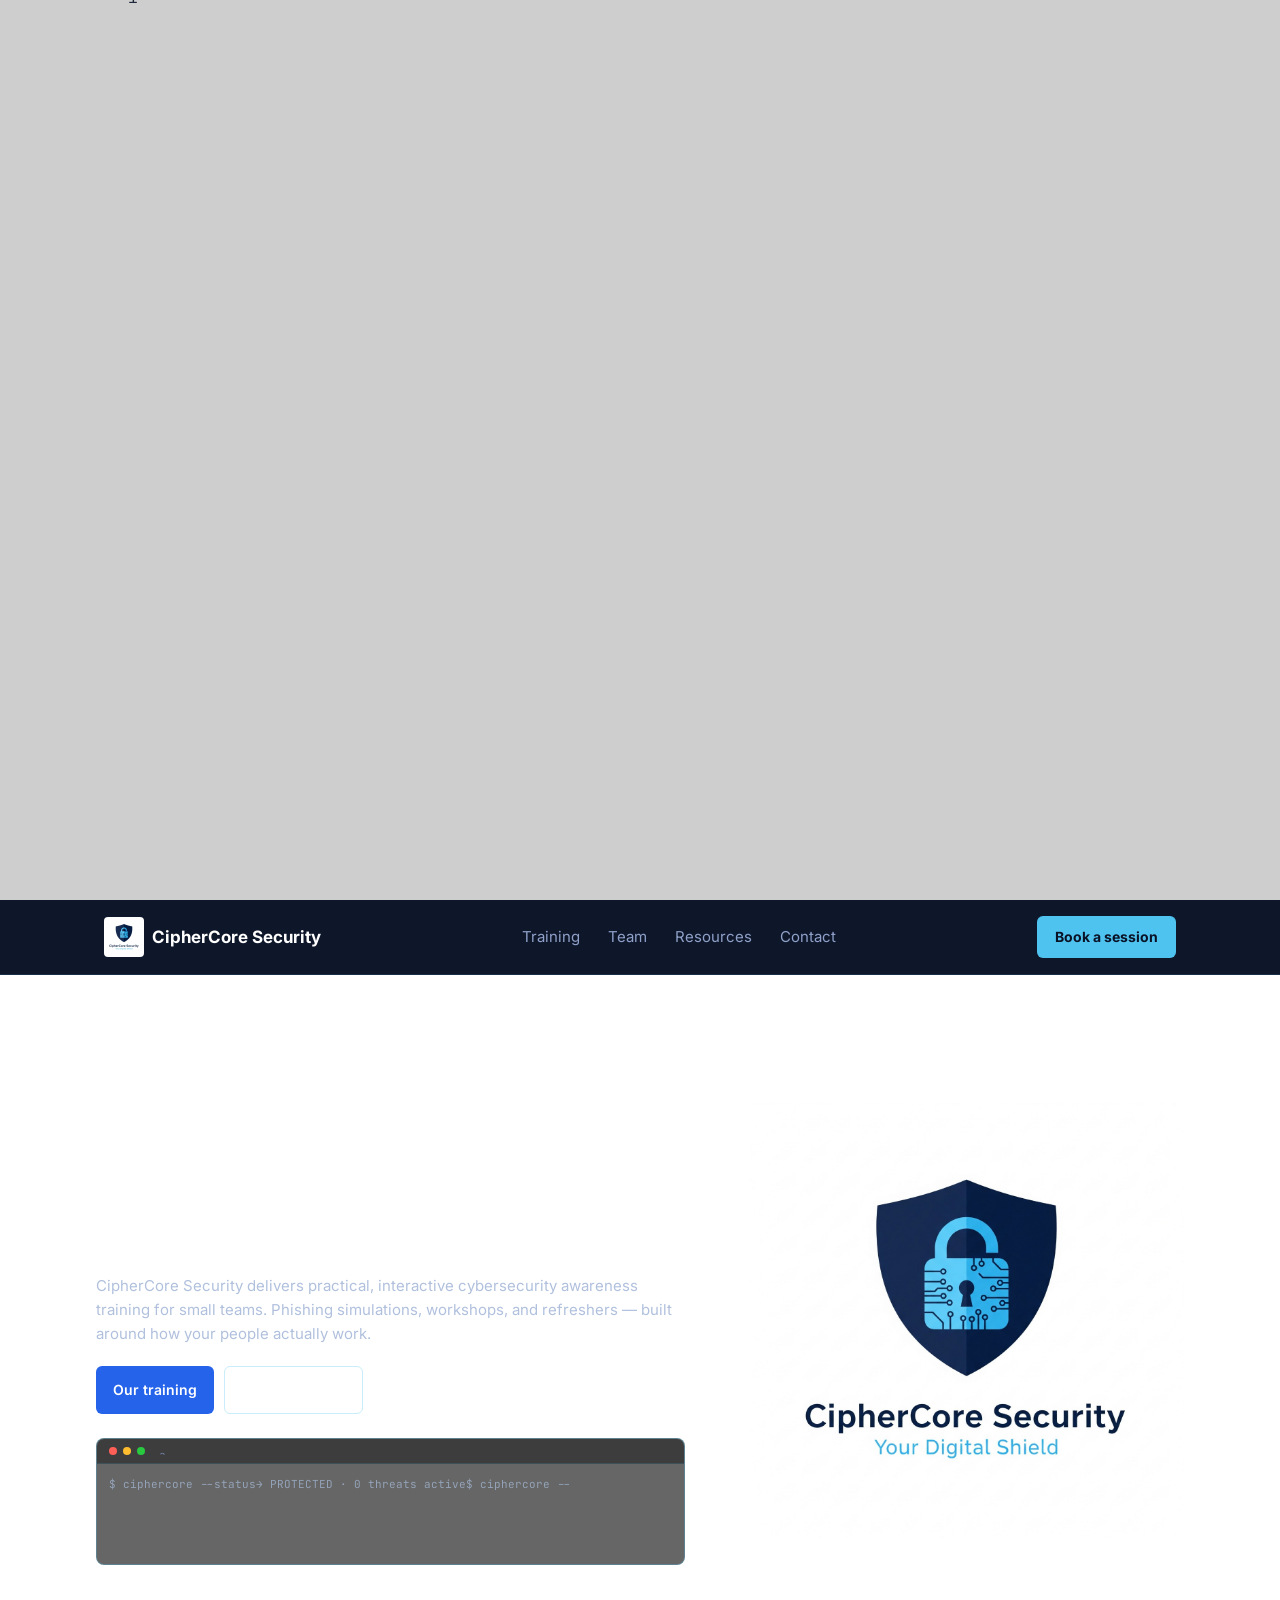
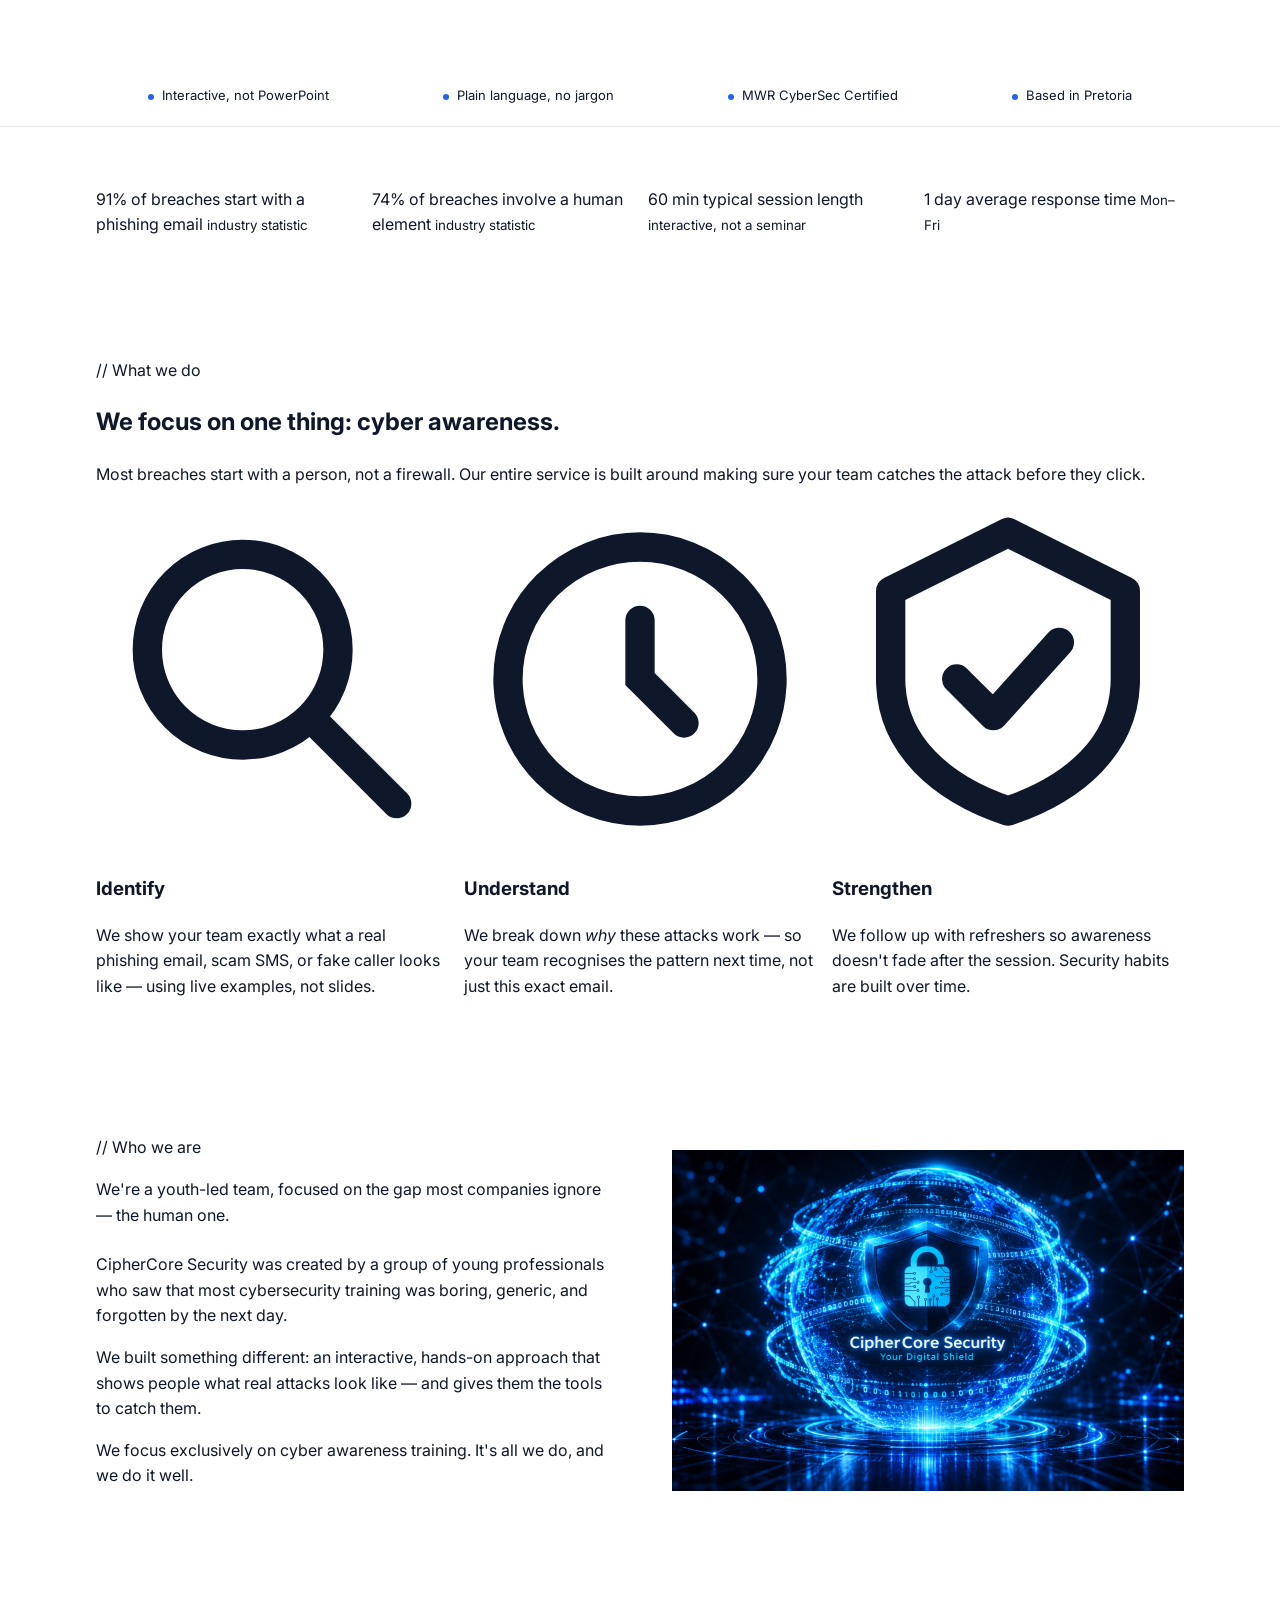
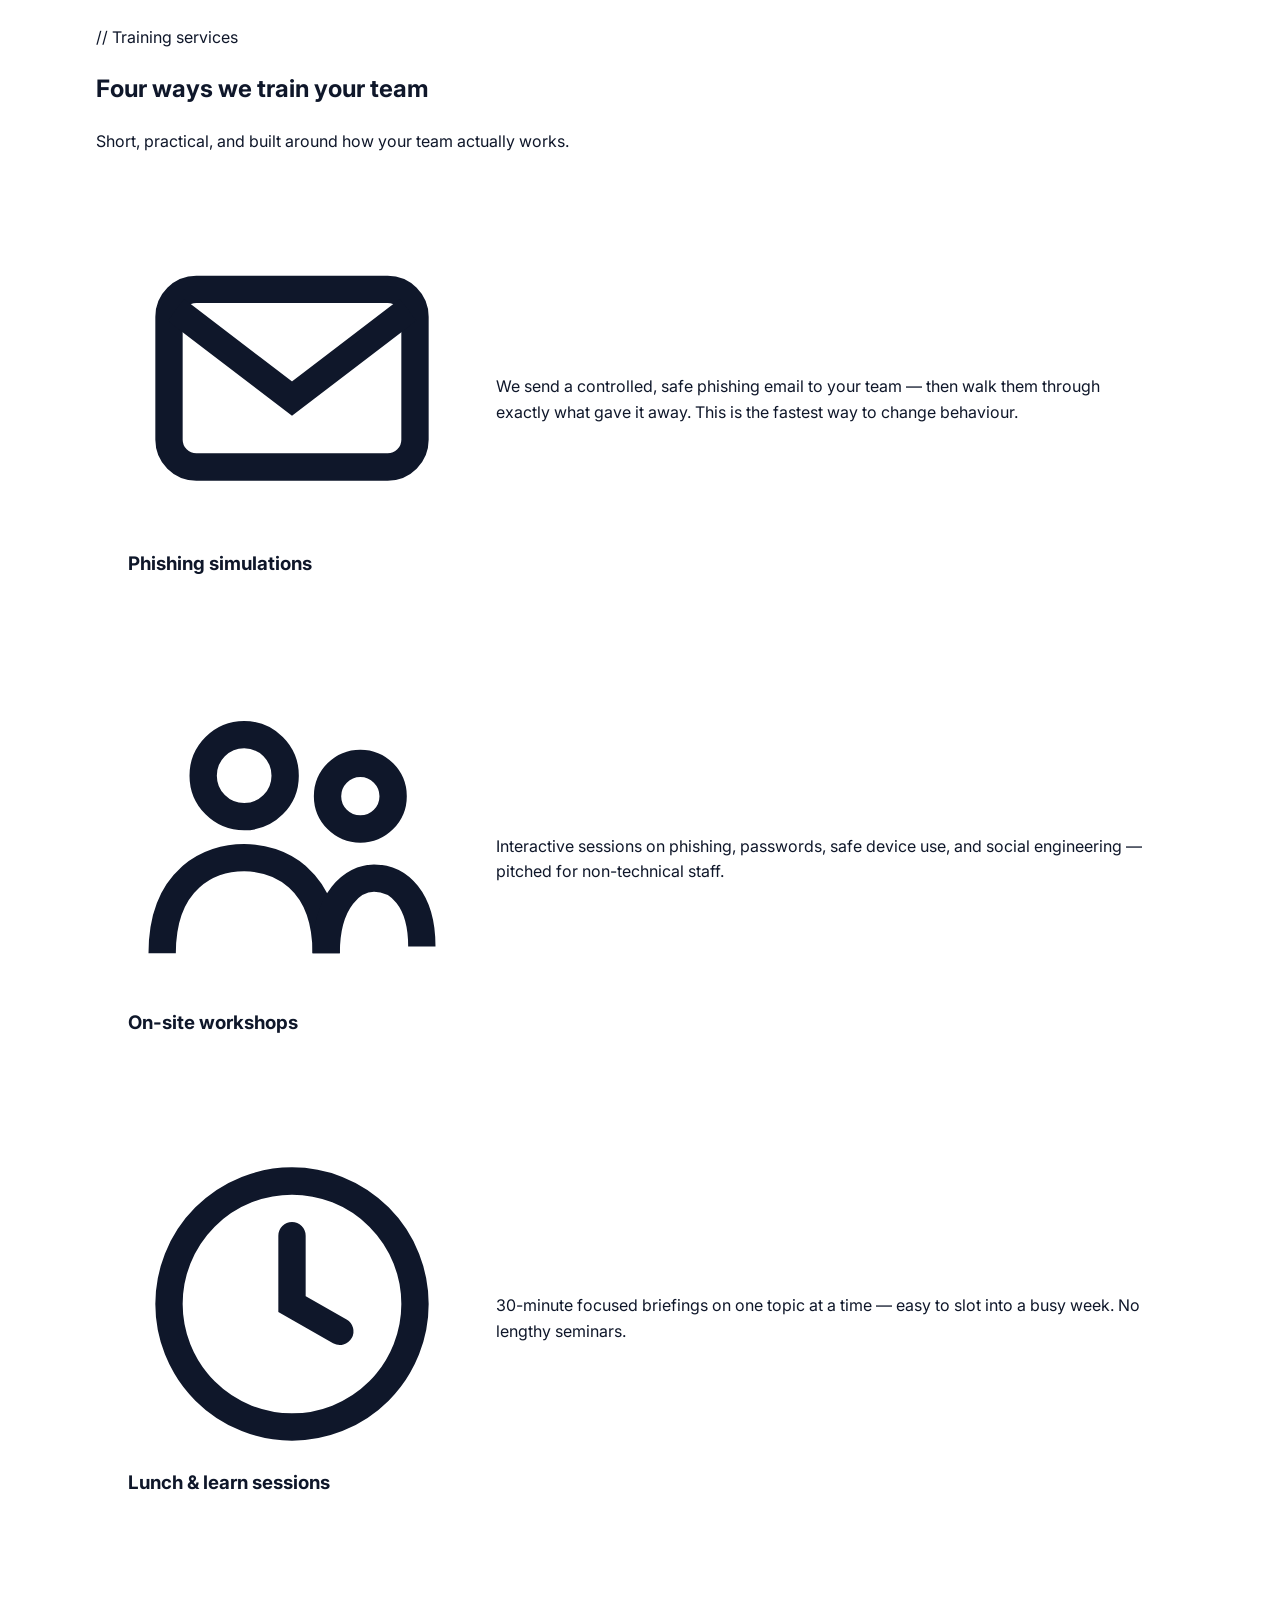
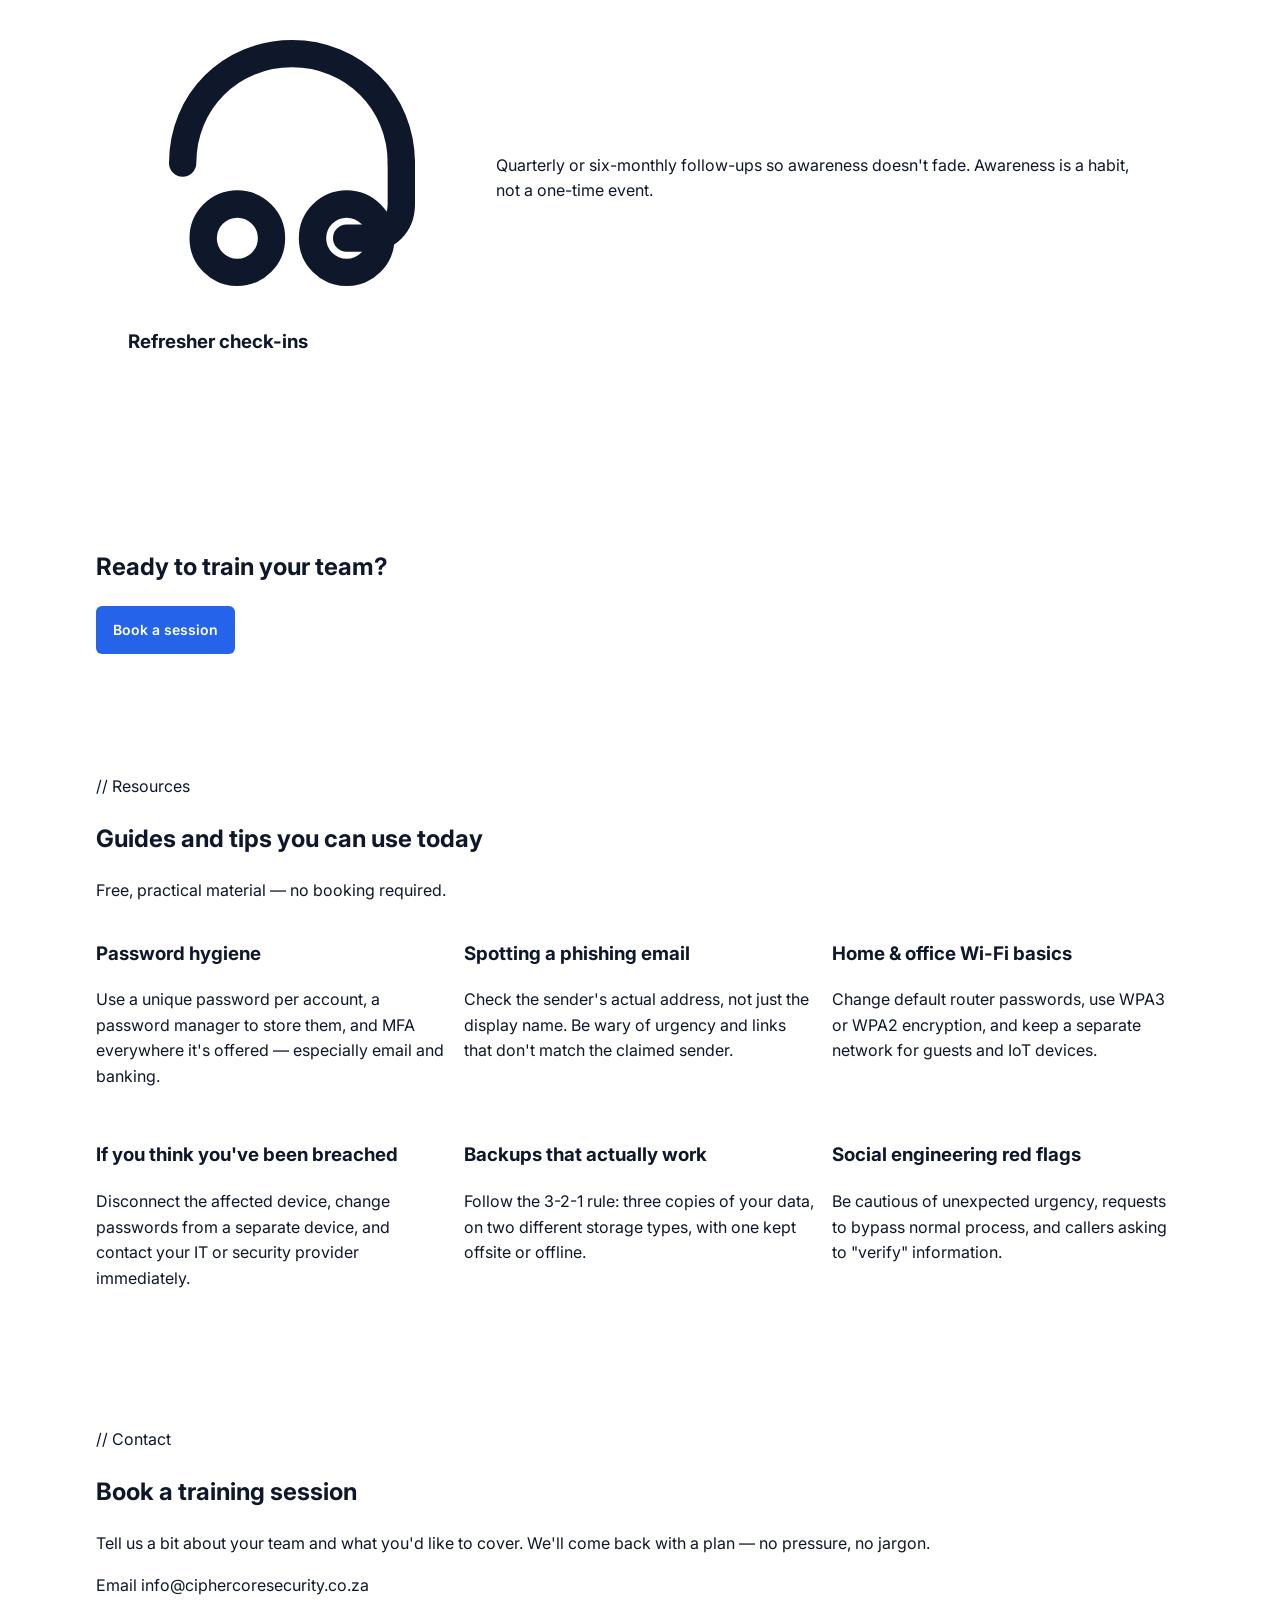
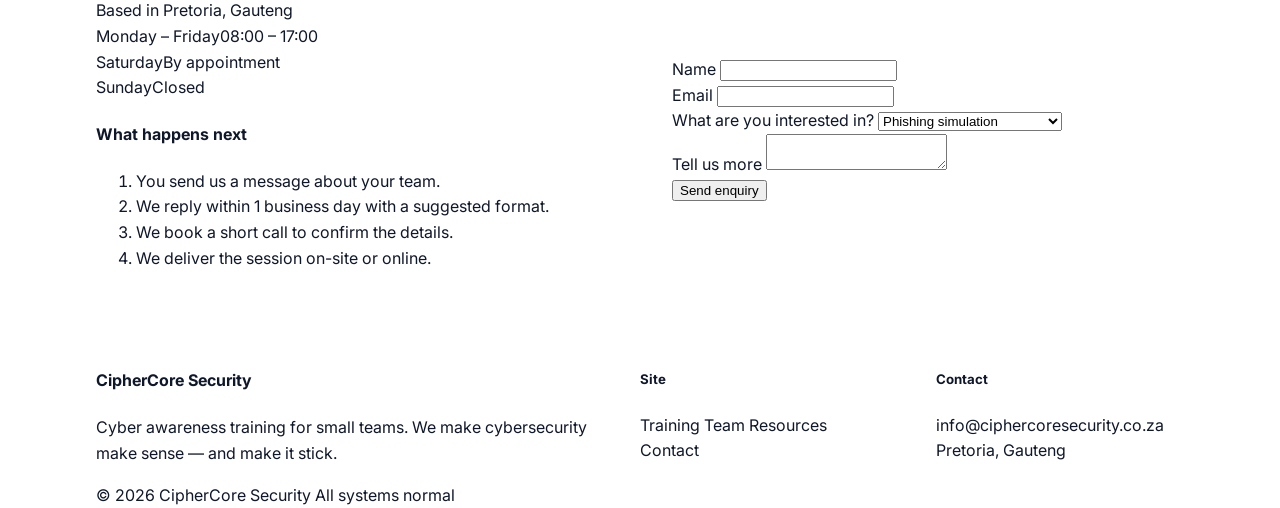
==== commit 43253a79: "Remove '— bash' from terminal title" ====
--- a/index.html
+++ b/index.html
@@ -57,7 +57,7 @@
       <div class="terminal">
         <div class="terminal-bar">
           <span></span><span></span><span></span>
-          <span class="terminal-title">ciphercore@security — bash</span>
+          <span class="terminal-title">ciphercore@security</span>
         </div>
         <div class="terminal-body"></div>
       </div>
--- a/css/site.css
+++ b/css/site.css
@@ -1,5 +1,5 @@
 /* =========================================================
-   CipherCore Security — Final Mobile-Optimized CSS
+   CipherCore Security — Final Mobile Fix
    ========================================================= */
 
 @import url('https://fonts.googleapis.com/css2?family=Inter:wght@400;500;600;700&family=JetBrains+Mono:wght@400;500;700&display=swap');
@@ -11,42 +11,30 @@
   --ink: #0f172a;
   --ink-2: #1e293b;
   --muted: #64748b;
-  --muted-2: #94a3b8;
   --line: #e5e7eb;
-  --line-soft: #f1f5f9;
   --brand: #2563eb;
-  --brand-dark: #1d4ed8;
-  --brand-soft: #eff6ff;
   --cyan: #4EC3F0;
   --navy: #0a1226;
   --radius: 12px;
   --radius-sm: 6px;
-  --max: 1120px;
-}
-
-/* 1. GLOBAL RESET & PREVENT SCROLLING ISSUES */
+}
+
+/* 1. STRICT GLOBAL FIX (Kills the grey bar) */
+html, body {
+    box-sizing: border-box;
+    margin: 0;
+    padding: 0;
+    width: 100%;
+    max-width: 100%;
+    overflow-x: clip !important; /* clip is stronger than hidden */
+    font-family: 'Inter', sans-serif;
+    color: var(--ink);
+    line-height: 1.6;
+    background: var(--bg);
+}
+
 *, *::before, *::after { 
     box-sizing: border-box; 
-    margin: 0; 
-    padding: 0; 
-}
-
-html { 
-    scroll-behavior: smooth; 
-    max-width: 100vw;
-    overflow-x: hidden;
-}
-
-body {
-  font-family: 'Inter', -apple-system, BlinkMacSystemFont, 'Segoe UI', system-ui, sans-serif;
-  background: var(--bg);
-  color: var(--ink);
-  line-height: 1.6;
-  -webkit-font-smoothing: antialiased;
-  position: relative;
-  overflow-x: hidden;
-  width: 100%;
-  max-width: 100vw;
 }
 
 img, canvas, video, svg { 
@@ -57,48 +45,16 @@
 
 a { color: inherit; text-decoration: none; }
 
-.site-canvas {
-  position: fixed;
-  top: 0;
-  left: 0;
-  width: 100%;
-  height: 100%;
-  z-index: -1;
-  pointer-events: none;
-  opacity: 0.15; 
-}
-
-section {
-  padding: 80px 0;
-  position: relative;
-  z-index: 1;
-  background-color: var(--bg);
-}
-
-.section-soft {
-  background-color: var(--bg-soft);
-  border-top: 1px solid var(--line);
-  border-bottom: 1px solid var(--line);
-}
-
-.hero, .stats-section, .cta-banner, .site-footer {
-  background-color: var(--navy);
-}
-
-.wrap {
-  max-width: var(--max);
-  margin: 0 auto;
-  padding: 0 20px; /* Slightly tighter padding for mobile */
-}
-
-/* 2. HEADER & NAVIGATION */
+section { padding: 60px 0; }
+.wrap { max-width: 1120px; margin: 0 auto; padding: 0 16px; width: 100%; }
+
+/* 2. HEADER FIX (Makes everything fit on one line) */
 .site-header {
   position: sticky;
   top: 0;
   z-index: 50;
-  background: rgba(10, 18, 38, 0.95);
-  backdrop-filter: blur(12px);
-  border-bottom: 1px solid rgba(78, 195, 240, 0.12);
+  background: rgba(10, 18, 38, 0.98);
+  border-bottom: 1px solid rgba(78, 195, 240, 0.15);
   width: 100%;
 }
 
@@ -106,298 +62,172 @@
   display: flex;
   align-items: center;
   justify-content: space-between;
-  padding: 12px 20px;
-  max-width: var(--max);
+  padding: 12px 16px;
+  max-width: 1120px;
   margin: 0 auto;
-  gap: 12px;
-  flex-wrap: wrap;
+  gap: 8px;
+  flex-wrap: nowrap; /* Force them to stay on one line */
 }
 
 .brand {
   display: flex;
   align-items: center;
-  gap: 10px;
+  gap: 8px;
   font-weight: 700;
-  font-size: 16px;
+  font-size: 14px; /* Smaller text to fit */
   color: #fff;
-  flex-shrink: 0;
+  min-width: 0; /* Allows text to shrink if needed */
 }
 
 .brand-logo {
-  height: 36px;
+  height: 32px; /* Smaller logo */
   width: auto;
-  max-height: 36px;
-  border-radius: 6px;
-}
-
-.nav-links {
-  display: none; /* Hidden on mobile by default */
-  width: 100%;
-  flex-direction: column;
-  gap: 16px;
-  padding-top: 16px;
-  font-size: 15px;
-  color: #8fa1c9;
-  font-weight: 500;
-}
-
-.nav.menu-open .nav-links {
-  display: flex; /* Shown when hamburger is clicked */
-}
-
-.nav-links a:hover { color: #fff; }
-
+  border-radius: 4px;
+}
+
+.brand span {
+    white-space: nowrap;
+    overflow: hidden;
+    text-overflow: ellipsis;
+}
+
+/* Shrink the Book a session button on mobile */
 .nav-cta {
   background: var(--cyan);
   color: var(--navy);
-  padding: 8px 14px;
+  padding: 8px 12px;
   border-radius: var(--radius-sm);
-  font-size: 13px;
-  font-weight: 600;
+  font-size: 12px;
+  font-weight: 700;
   white-space: nowrap;
-}
-.nav-cta:hover {
-  background: #fff;
+  flex-shrink: 0;
 }
 
 .nav-toggle {
   display: block;
   background: none;
+  border: 1px solid rgba(78, 195, 240, 0.4);
+  color: #fff;
+  font-size: 18px;
+  padding: 4px 8px;
+  border-radius: 4px;
+  cursor: pointer;
+  flex-shrink: 0;
+}
+
+/* Mobile Menu Dropdown */
+.nav-links {
+  display: none; 
+  width: 100%;
+  flex-direction: column;
+  gap: 12px;
+  padding-top: 12px;
+  font-size: 15px;
+  color: #8fa1c9;
+}
+.nav.menu-open .nav-links { display: flex; }
+
+/* 3. TERMINAL FIX (Stops text overlapping) */
+.terminal {
+  background: rgba(0, 0, 0, 0.6);
   border: 1px solid rgba(78, 195, 240, 0.3);
-  color: #fff;
-  font-size: 20px;
-  padding: 6px 10px;
-  border-radius: 6px;
-  cursor: pointer;
-}
-
-/* 3. BUTTONS */
+  border-radius: 8px;
+  font-family: 'JetBrains Mono', monospace;
+  font-size: 11px;
+  width: 100%;
+  overflow: hidden;
+}
+
+.terminal-bar { 
+    display: flex; 
+    align-items: center; 
+    gap: 6px; 
+    padding: 8px 12px; 
+    background: rgba(0, 0, 0, 0.4); 
+    border-bottom: 1px solid rgba(78, 195, 240, 0.15); 
+}
+.terminal-bar span { width: 8px; height: 8px; border-radius: 50%; }
+.terminal-bar span:nth-child(1) { background: #ff5f57; }
+.terminal-bar span:nth-child(2) { background: #febc2e; }
+.terminal-bar span:nth-child(3) { background: #28c840; }
+
+.terminal-title { 
+    margin-left: 8px; 
+    color: #6f80a5; 
+    white-space: nowrap; 
+    overflow: hidden; 
+    text-overflow: ellipsis; /* Adds '...' if text is too long */
+}
+
+.terminal-body { 
+    padding: 12px; 
+    color: #94a3b8; 
+    line-height: 1.6; 
+    min-height: 100px; 
+    overflow-x: auto; /* Allows scrolling inside terminal if code is too long */
+    white-space: pre-wrap; /* Wraps text properly */
+}
+
+/* 4. HERO & BUTTONS */
+.hero { padding: 40px 0; color: #fff; }
+.hero-grid { display: flex; flex-direction: column; gap: 24px; }
+.hero h1 { font-size: 2rem; color: #fff; line-height: 1.1; margin-bottom: 12px; }
+.hero .lede { font-size: 15px; color: #b0c0dd; margin-bottom: 20px; }
+
+.hero-ctas { display: flex; flex-direction: column; gap: 10px; margin-bottom: 24px; }
 .btn {
   display: inline-flex;
   justify-content: center;
   align-items: center;
-  padding: 12px 20px;
+  padding: 12px 16px;
   border-radius: var(--radius-sm);
   font-weight: 600;
-  font-size: 15px;
-  transition: all 0.15s;
-  cursor: pointer;
+  font-size: 14px;
+  width: 100%; /* Full width on mobile */
+  min-height: 44px;
   border: 1px solid transparent;
-  font-family: inherit;
-  min-height: 48px; /* Good touch target */
-  width: 100%; /* Full width on mobile */
-}
-
+}
 .btn-primary { background: var(--brand); color: #fff; }
-.btn-primary:hover { background: var(--brand-dark); }
 .btn-secondary { background: transparent; color: #fff; border-color: rgba(78, 195, 240, 0.3); }
 
-/* 4. TYPOGRAPHY */
-.section-head { max-width: 640px; margin-bottom: 32px; }
-.eyebrow {
-  display: block;
-  font-family: 'JetBrains Mono', monospace;
-  font-size: 12px;
-  font-weight: 500;
-  color: var(--brand);
-  margin-bottom: 12px;
-  letter-spacing: 0.05em;
-  text-transform: uppercase;
-}
-h1, h2, h3 { color: var(--ink); letter-spacing: -0.02em; line-height: 1.2; }
-h1 { font-size: clamp(2rem, 6vw, 3.25rem); font-weight: 700; margin-bottom: 16px;}
-h2 { font-size: clamp(1.6rem, 5vw, 2.25rem); font-weight: 700; margin-bottom: 12px;}
-h3 { font-size: 1.15rem; font-weight: 600; margin-bottom: 8px;}
-.section-head p { color: var(--muted); font-size: 16px; line-height: 1.6; }
-p { color: var(--ink-2); }
-
-/* 5. HERO SECTION */
-.hero {
-  padding: 60px 0;
-  color: #fff;
-}
-
-.hero-grid {
-  display: flex;
-  flex-direction: column;
-  gap: 32px;
-  align-items: center;
-}
-
-.hero .eyebrow { color: var(--cyan); }
-.hero h1 { color: #ffffff; margin-bottom: 16px; }
-.hero .lede {
-  font-size: 16px;
-  color: #b0c0dd;
-  margin-bottom: 24px;
-  line-height: 1.6;
-}
-.hero-ctas { display: flex; flex-direction: column; gap: 12px; margin-bottom: 24px; }
-
-.terminal {
-  background: rgba(0, 0, 0, 0.55);
-  border: 1px solid rgba(78, 195, 240, 0.3);
-  border-radius: 10px;
-  overflow: hidden;
-  font-family: 'JetBrains Mono', monospace;
-  font-size: 12px;
-  width: 100%;
-  box-shadow: 0 12px 32px rgba(0, 0, 0, 0.4);
-}
-
-.terminal-bar { display: flex; align-items: center; gap: 6px; padding: 10px 14px; border-bottom: 1px solid rgba(78, 195, 240, 0.15); background: rgba(0, 0, 0, 0.4); }
-.terminal-bar span { width: 10px; height: 10px; border-radius: 50%; }
-.terminal-bar span:nth-child(1) { background: #ff5f57; }
-.terminal-bar span:nth-child(2) { background: #febc2e; }
-.terminal-bar span:nth-child(3) { background: #28c840; }
-.terminal-title { margin-left: 10px; color: #6f80a5; font-size: 11px; }
-.terminal-body { padding: 16px 18px; color: #94a3b8; line-height: 1.8; min-height: 120px; }
-
-.hero-visual { width: 100%; max-width: 280px; margin: 0 auto; }
-.hero-logo { width: 100%; height: auto; border-radius: 12px; box-shadow: 0 20px 40px rgba(0, 0, 0, 0.4); }
-
-/* 6. TRUST STRIP */
-.trust-strip { padding: 24px 0; background: var(--bg); border-bottom: 1px solid var(--line); }
-.trust-items { 
-  display: flex; 
-  flex-direction: column; 
-  align-items: center; 
-  gap: 12px; 
-  font-size: 14px; 
-  color: var(--muted); 
-  font-weight: 500; 
-}
-.trust-items span { display: flex; align-items: center; gap: 8px; }
-.trust-items span::before { content: ""; width: 6px; height: 6px; background: var(--brand); border-radius: 50%; flex-shrink: 0; }
-
-/* 7. STATS SECTION */
-.stats-section { padding: 48px 0; }
-.stats-grid { display: grid; grid-template-columns: 1fr; gap: 32px; text-align: center; }
-.stat-item .stat-num { font-family: 'JetBrains Mono', monospace; font-size: 2.5rem; font-weight: 700; color: var(--cyan); display: block; margin-bottom: 4px; }
-.stat-item .stat-label { font-size: 14px; color: #8fa1c9; line-height: 1.5; }
-.stat-item .stat-label small { display: block; font-size: 12px; opacity: 0.7; margin-top: 4px; }
-
-/* 8. GRIDS & CARDS */
-.pillars-grid, .card-grid { display: grid; grid-template-columns: 1fr; gap: 20px; }
-
-.pillar, .card {
-  background: var(--bg-card);
-  border: 1px solid var(--line);
-  border-radius: var(--radius);
-  padding: 24px;
-  box-shadow: 0 4px 20px rgba(0,0,0,0.04);
-}
-
-.pillar-icon {
-  width: 48px; height: 48px;
-  border-radius: 12px;
-  background: var(--brand-soft); 
-  color: var(--brand);
-  display: grid; place-items: center;
-  margin-bottom: 16px;
-}
-.pillar-icon svg { width: 24px; height: 24px; }
-.pillar p, .card p { color: var(--muted); font-size: 15px; line-height: 1.6; }
-
-.value-rows { display: flex; flex-direction: column; gap: 16px; }
-.value-row {
-  display: flex;
-  flex-direction: column;
-  gap: 16px;
-  padding: 24px;
-  background: var(--bg-card);
-  border: 1px solid var(--line);
-  border-radius: var(--radius);
-  box-shadow: 0 4px 20px rgba(0,0,0,0.03);
-}
-.value-row h3 { font-size: 1.1rem; display: flex; align-items: center; gap: 12px; }
-.value-row h3 .row-icon {
-  width: 40px; height: 40px;
-  border-radius: 50%;
-  background: var(--brand); 
-  color: #fff;
-  display: grid; place-items: center;
-  flex-shrink: 0;
-}
-.value-row h3 .row-icon svg { width: 20px; height: 20px; }
-.value-row p { color: var(--muted); font-size: 15px; line-height: 1.6; }
-
-/* 9. ABOUT, TEAM, CONTACT */
-.about-grid { display: flex; flex-direction: column; gap: 32px; }
-.about-lead { font-size: 1.2rem; font-weight: 500; color: var(--ink); line-height: 1.5; margin-bottom: 16px; }
-.about-body p { color: var(--muted); font-size: 15px; line-height: 1.7; margin-bottom: 16px; }
-.about-visual { width: 100%; max-width: 320px; margin: 0 auto; border-radius: 50%; overflow: hidden; border: 4px solid var(--bg); }
-.about-img { width: 100%; height: 100%; display: block; object-fit: cover; }
-
-.team-grid { display: grid; grid-template-columns: 1fr; gap: 20px; }
-.team-card { background: var(--bg-card); border: 1px solid var(--line); border-radius: var(--radius); padding: 24px; }
-.team-avatar, .team-photo { width: 72px; height: 72px; border-radius: 50%; object-fit: cover; margin-bottom: 16px; }
-.team-card .role { font-family: 'JetBrains Mono', monospace; font-size: 12px; color: var(--brand); text-transform: uppercase; margin-bottom: 12px; }
-.team-card p { color: var(--muted); font-size: 14px; line-height: 1.6; margin-bottom: 16px; }
-
-.contact-grid { display: flex; flex-direction: column; gap: 32px; }
-.contact-info { display: flex; flex-direction: column; gap: 20px; }
-.contact-info .item .label { display: block; font-family: 'JetBrains Mono', monospace; font-size: 11px; color: var(--muted-2); text-transform: uppercase; margin-bottom: 4px; }
-.contact-info .item a, .contact-info .item span { font-size: 16px; font-weight: 500; color: var(--ink); }
-.hours { border-top: 1px solid var(--line); padding-top: 20px; }
-.hours-row { display: flex; justify-content: space-between; padding: 6px 0; font-size: 14px; color: var(--muted); }
-.hours-row span:last-child { color: var(--ink); font-weight: 500; }
-.next-steps { background: var(--bg-soft); border: 1px solid var(--line-soft); border-radius: var(--radius); padding: 20px; }
-.next-steps h4 { font-family: 'JetBrains Mono', monospace; font-size: 12px; color: var(--brand); margin-bottom: 12px; text-transform: uppercase; }
-.next-steps ol { padding-left: 20px; color: var(--muted); font-size: 14px; line-height: 1.8; }
-
-form { display: flex; flex-direction: column; gap: 16px; background: var(--bg-card); padding: 24px; border-radius: var(--radius); border: 1px solid var(--line); }
-.form-row { display: flex; flex-direction: column; }
-label { font-size: 13px; font-weight: 600; color: var(--ink-2); margin-bottom: 6px; }
-input, textarea, select { width: 100%; background: var(--bg-soft); border: 1px solid var(--line); border-radius: var(--radius-sm); padding: 12px 14px; color: var(--ink); font-size: 15px; }
-textarea { resize: vertical; min-height: 120px; }
-button[type="submit"] { background: var(--brand); color: #fff; border: none; padding: 14px; border-radius: var(--radius-sm); font-weight: 600; font-size: 16px; cursor: pointer; width: 100%; margin-top: 8px; }
-
-/* 10. CTA & FOOTER */
-.cta-banner { padding: 48px 0; text-align: center; }
-.cta-banner .wrap { display: flex; flex-direction: column; align-items: center; gap: 20px; }
-.cta-banner h2 { color: #fff; font-size: 1.6rem; }
-.cta-banner .btn-primary { background: var(--cyan); color: var(--navy); }
-
-.site-footer { padding: 48px 0 24px; color: #94a3b8; }
-.footer-grid { display: flex; flex-direction: column; gap: 32px; margin-bottom: 32px; }
-.footer-brand h4 { font-size: 1.1rem; color: #fff; margin-bottom: 8px; }
-.footer-brand p { font-size: 14px; line-height: 1.6; }
-.footer-col h5 { font-family: 'JetBrains Mono', monospace; font-size: 11px; color: #fff; text-transform: uppercase; margin-bottom: 12px; }
-.footer-col a, .footer-col span { display: block; font-size: 14px; color: #8fa1c9; margin-bottom: 8px; }
-.footer-bottom { padding-top: 20px; border-top: 1px solid #1e2b45; display: flex; flex-direction: column; align-items: center; gap: 8px; font-size: 12px; color: #4a5a7d; text-align: center; }
-.footer-bottom .status { display: inline-flex; align-items: center; gap: 6px; color: #5FD397; }
+.hero-visual { width: 100%; max-width: 260px; margin: 0 auto; }
+.hero-logo { width: 100%; height: auto; border-radius: 8px; }
+
+/* 5. OTHER MOBILE FIXES */
+.trust-strip { padding: 20px 0; border-bottom: 1px solid var(--line); }
+.trust-items { display: flex; flex-direction: column; align-items: center; gap: 10px; font-size: 13px; }
+.trust-items span::before { content: ""; display: inline-block; width: 6px; height: 6px; background: var(--brand); border-radius: 50%; margin-right: 8px; }
+
+.stats-grid, .pillars-grid, .card-grid, .team-grid { display: grid; grid-template-columns: 1fr; gap: 16px; }
+.value-row { display: flex; flex-direction: column; gap: 12px; padding: 20px; }
+.about-grid, .contact-grid { display: flex; flex-direction: column; gap: 24px; }
+.footer-grid { display: flex; flex-direction: column; gap: 24px; }
+
 
 /* =========================================
-   11. DESKTOP / LAPTOP OVERRIDES (768px and up)
+   6. DESKTOP OVERRIDES (Tablets & PCs)
    ========================================= */
 @media (min-width: 768px) {
-  .wrap { padding: 0 24px; }
-  .nav { padding: 16px 24px; }
+  .nav { padding: 16px 24px; gap: 24px; }
+  .brand { font-size: 17px; }
   .brand-logo { height: 40px; }
+  .nav-cta { padding: 10px 18px; font-size: 14px; }
   .nav-toggle { display: none; }
+  
   .nav-links { display: flex; flex-direction: row; width: auto; padding-top: 0; gap: 28px; }
-  .nav-cta { padding: 10px 18px; font-size: 14px; }
   
   .btn { width: auto; }
   .hero { padding: 100px 0; }
-  .hero-grid { display: grid; grid-template-columns: 1.15fr 0.85fr; gap: 64px; text-align: left; }
+  .hero-grid { display: grid; grid-template-columns: 1.15fr 0.85fr; gap: 64px; align-items: center; }
+  .hero h1 { font-size: clamp(2rem, 5vw, 3.25rem); }
   .hero-ctas { flex-direction: row; }
   .hero-visual { max-width: 100%; }
   
   .trust-items { flex-direction: row; justify-content: space-around; }
   .stats-grid { grid-template-columns: repeat(4, 1fr); }
-  
   .pillars-grid, .card-grid { grid-template-columns: repeat(auto-fit, minmax(280px, 1fr)); }
-  .value-row { flex-direction: row; display: grid; grid-template-columns: 1fr 2fr; align-items: center; padding: 32px; }
-  
+  .value-row { display: grid; grid-template-columns: 1fr 2fr; align-items: center; padding: 32px; gap: 40px; }
   .about-grid, .contact-grid { display: grid; grid-template-columns: 1fr 1fr; gap: 64px; align-items: center; }
-  .about-visual { max-width: 440px; }
   .team-grid { grid-template-columns: repeat(auto-fill, minmax(260px, 1fr)); }
-  
-  .cta-banner { text-align: left; }
-  .cta-banner .wrap { flex-direction: row; justify-content: space-between; }
-  
-  .footer-grid { display: grid; grid-template-columns: 2fr 1fr 1fr; }
-  .footer-bottom { flex-direction: row; justify-content: space-between; text-align: left; }
-}
+  .footer-grid { display: grid; grid-template-columns: 2fr 1fr 1fr; gap: 48px; }
+}
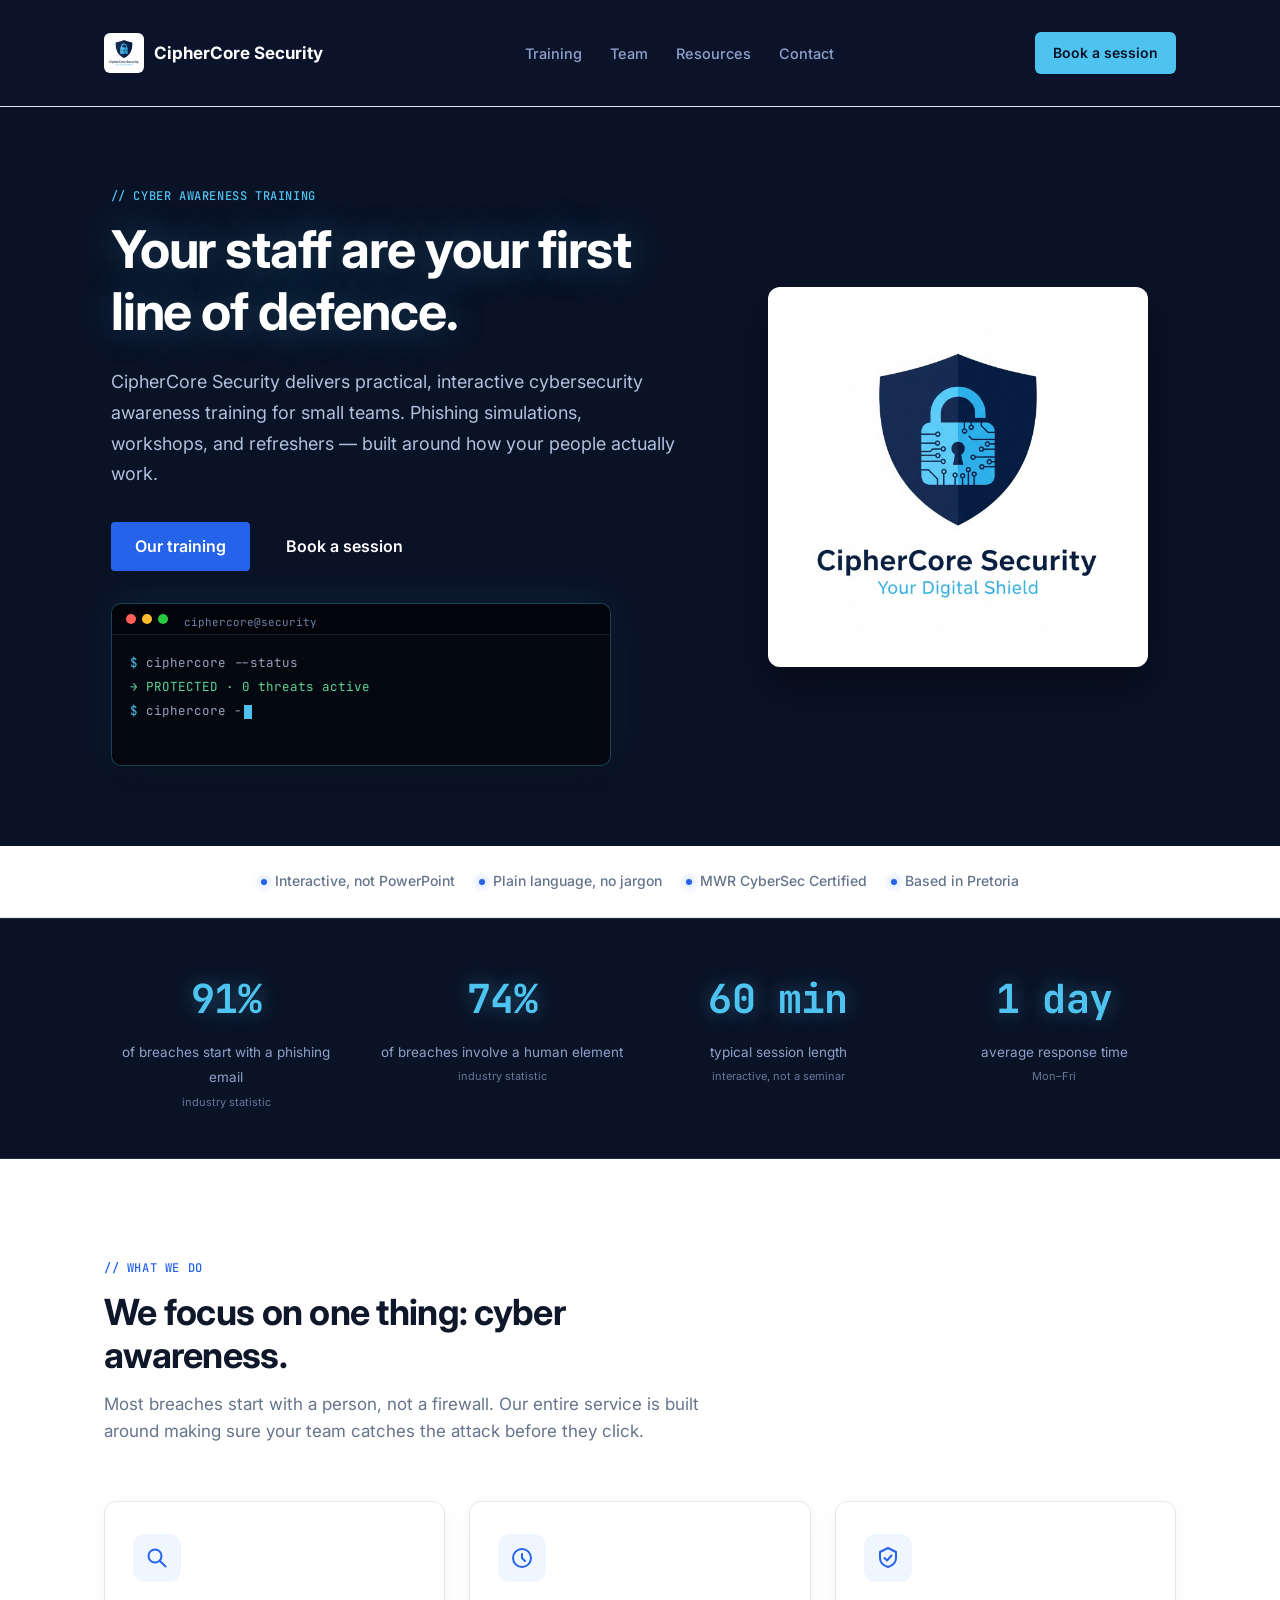
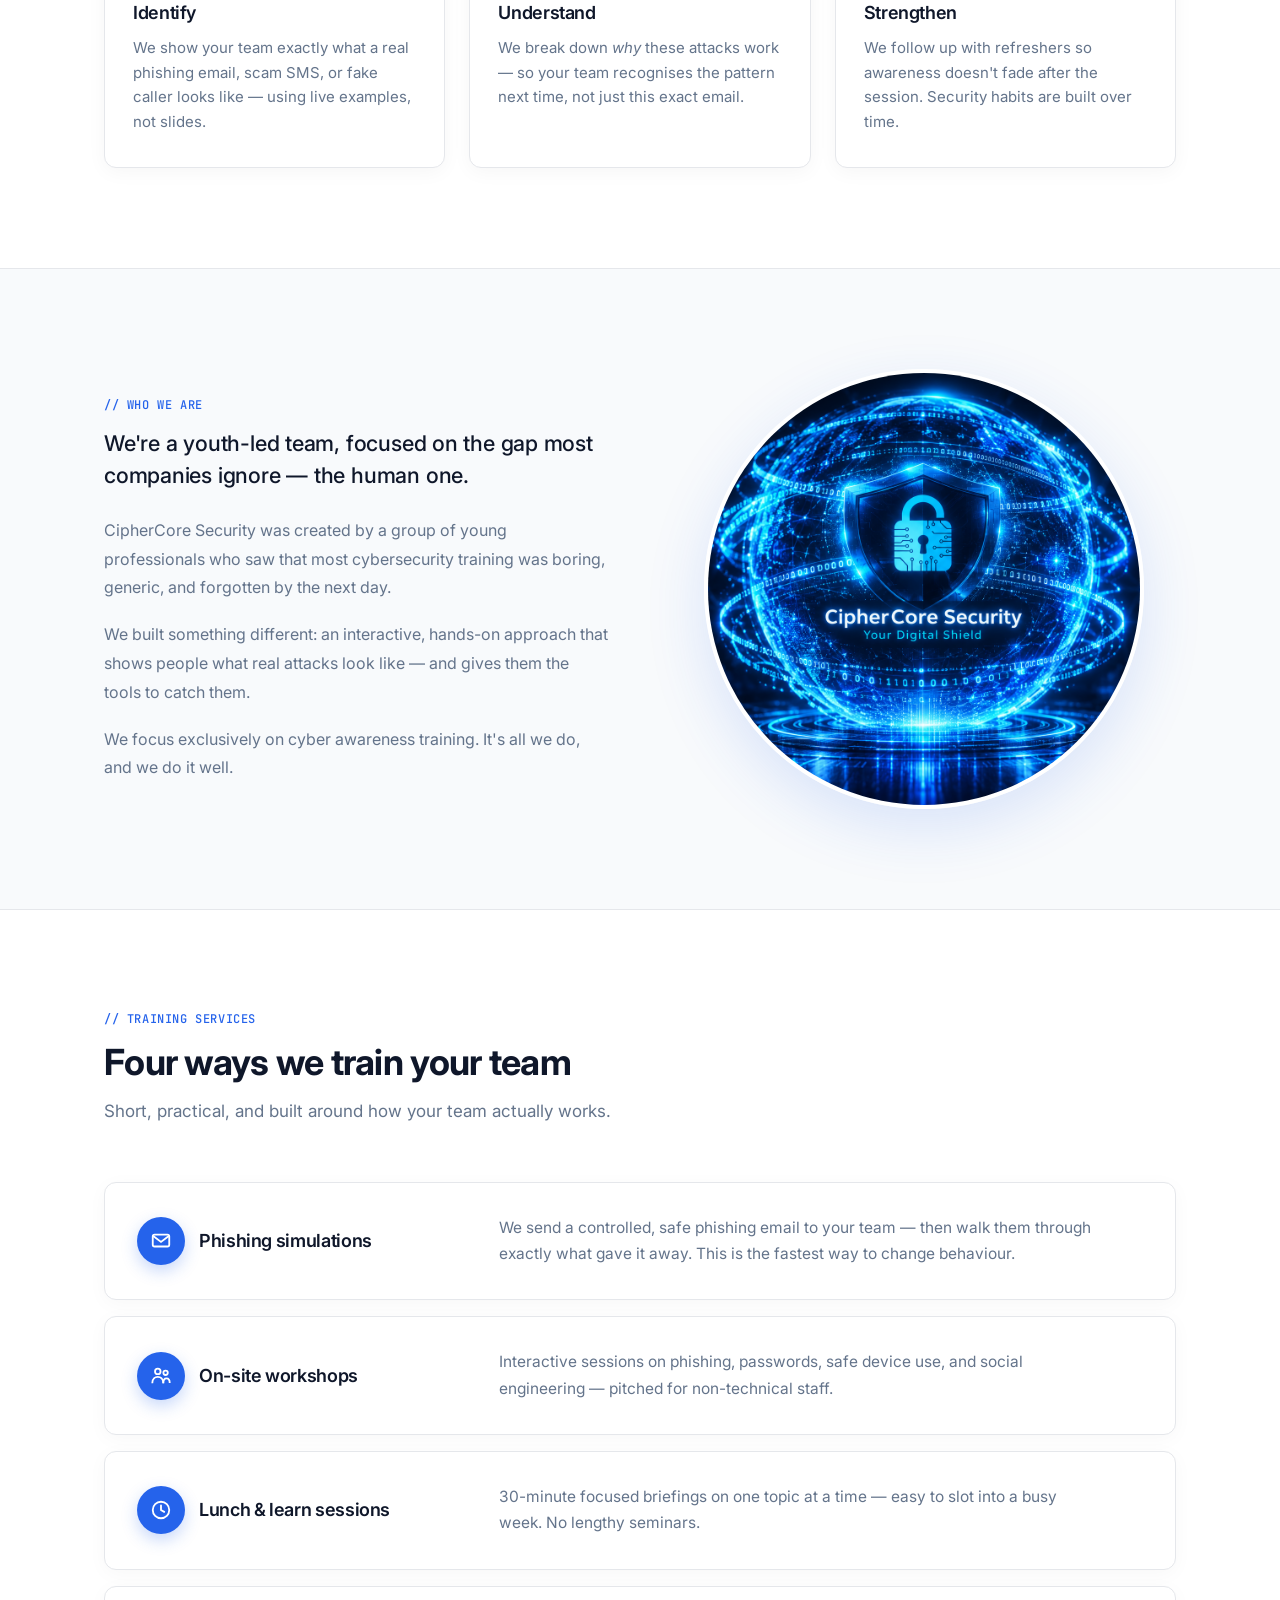
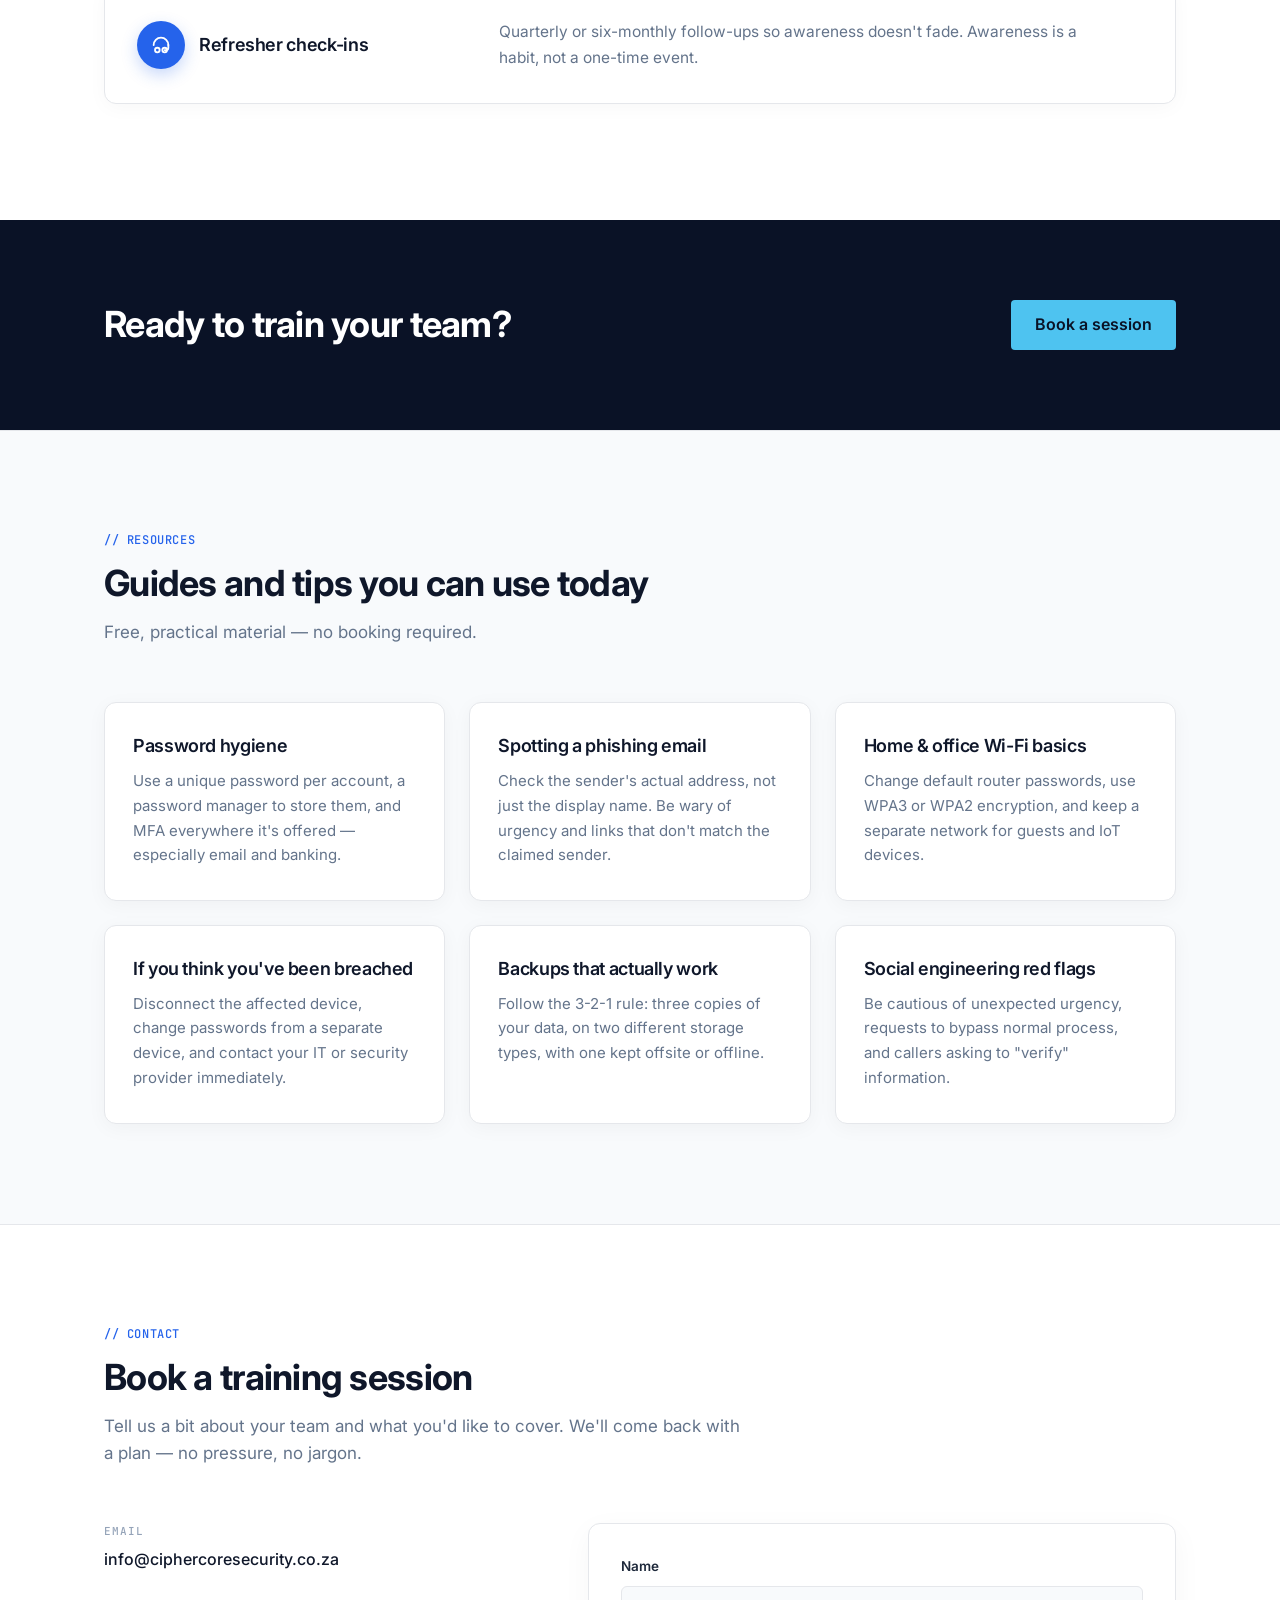
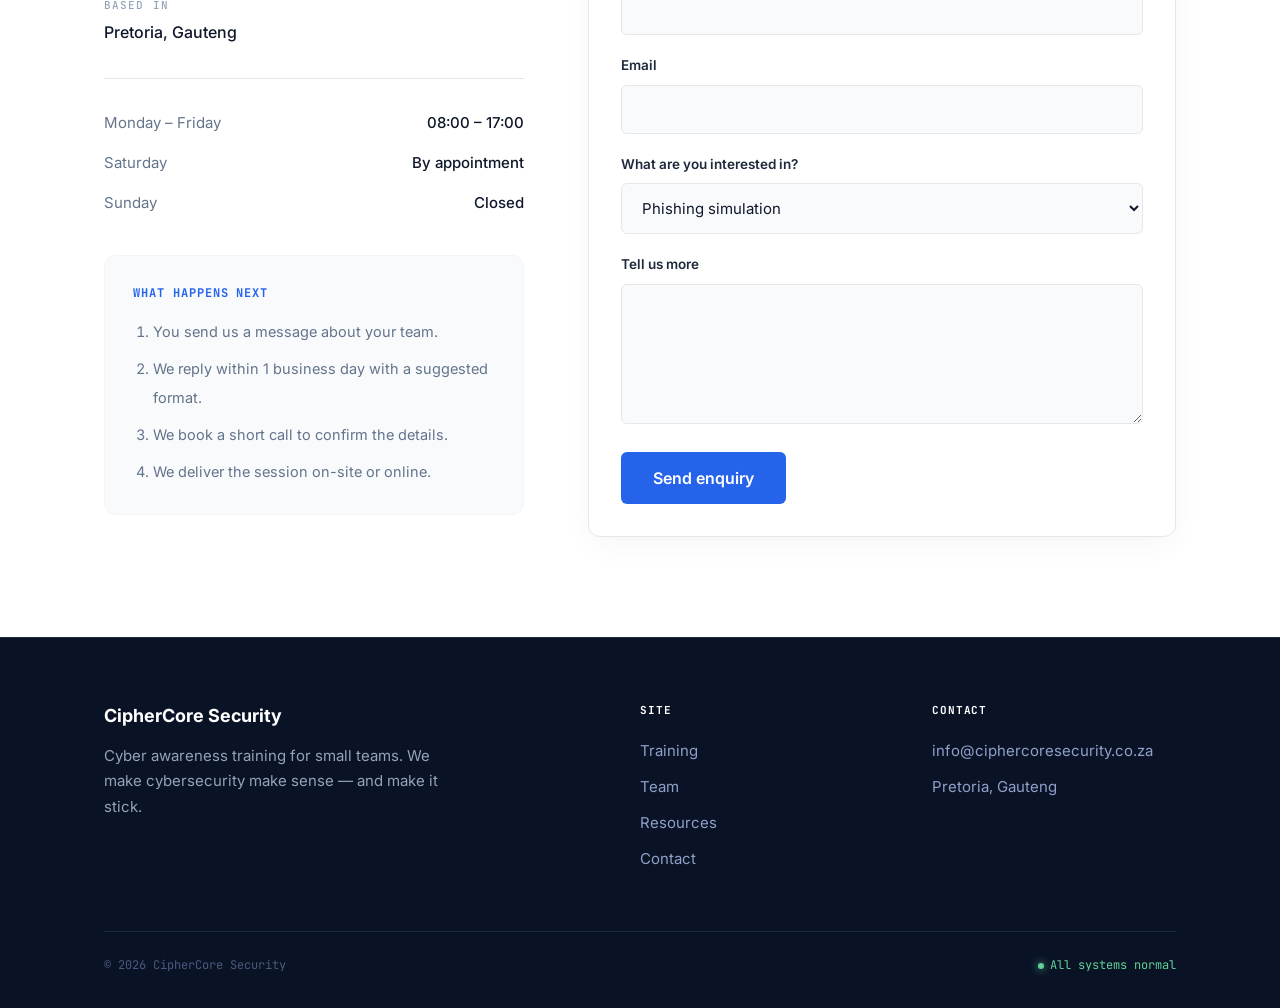
==== commit 5b3850d0: "Update site.css version in index.html" ====
--- a/index.html
+++ b/index.html
@@ -15,7 +15,7 @@
 <meta property="og:image" content="https://ciphercoresecurity.co.za/logo.jpg.jpeg">
 <meta name="twitter:card" content="summary_large_image">
 
-<link rel="stylesheet" href="css/site.css?v=3">
+<link rel="stylesheet" href="css/site.css?v=100">
 
 </head>
 <body>
--- a/css/site.css
+++ b/css/site.css
@@ -1,5 +1,5 @@
 /* =========================================================
-   CipherCore Security — Final Mobile Fix
+   CipherCore Security — Final Working CSS
    ========================================================= */
 
 @import url('https://fonts.googleapis.com/css2?family=Inter:wght@400;500;600;700&family=JetBrains+Mono:wght@400;500;700&display=swap');
@@ -11,223 +11,724 @@
   --ink: #0f172a;
   --ink-2: #1e293b;
   --muted: #64748b;
+  --muted-2: #94a3b8;
   --line: #e5e7eb;
+  --line-soft: #f1f5f9;
   --brand: #2563eb;
+  --brand-dark: #1d4ed8;
+  --brand-soft: #eff6ff;
   --cyan: #4EC3F0;
   --navy: #0a1226;
   --radius: 12px;
   --radius-sm: 6px;
-}
-
-/* 1. STRICT GLOBAL FIX (Kills the grey bar) */
-html, body {
-    box-sizing: border-box;
-    margin: 0;
-    padding: 0;
-    width: 100%;
-    max-width: 100%;
-    overflow-x: clip !important; /* clip is stronger than hidden */
-    font-family: 'Inter', sans-serif;
-    color: var(--ink);
-    line-height: 1.6;
-    background: var(--bg);
-}
-
-*, *::before, *::after { 
-    box-sizing: border-box; 
-}
-
-img, canvas, video, svg { 
-    max-width: 100%; 
-    height: auto; 
-    display: block; 
-}
-
+  --max: 1120px;
+}
+
+* { box-sizing: border-box; margin: 0; padding: 0; }
+html { scroll-behavior: smooth; }
+
+body {
+  font-family: 'Inter', -apple-system, BlinkMacSystemFont, 'Segoe UI', system-ui, sans-serif;
+  background: var(--bg);
+  color: var(--ink);
+  line-height: 1.6;
+  -webkit-font-smoothing: antialiased;
+  position: relative;
+  overflow-x: hidden;
+  width: 100%;
+  max-width: 100vw;
+}
+
+img { max-width: 100%; height: auto; display: block; }
 a { color: inherit; text-decoration: none; }
 
-section { padding: 60px 0; }
-.wrap { max-width: 1120px; margin: 0 auto; padding: 0 16px; width: 100%; }
-
-/* 2. HEADER FIX (Makes everything fit on one line) */
+.site-canvas {
+  position: fixed;
+  top: 0;
+  left: 0;
+  width: 100%;
+  height: 100%;
+  z-index: -1;
+  pointer-events: none;
+  opacity: 0.15; 
+}
+
+section {
+  padding: 100px 0;
+  position: relative;
+  z-index: 1;
+  background-color: var(--bg);
+}
+
+.section-soft {
+  background-color: var(--bg-soft);
+  border-top: 1px solid var(--line);
+  border-bottom: 1px solid var(--line);
+}
+
+.hero, .stats-section, .cta-banner, .site-footer {
+  background-color: var(--navy);
+}
+
 .site-header {
   position: sticky;
   top: 0;
   z-index: 50;
-  background: rgba(10, 18, 38, 0.98);
-  border-bottom: 1px solid rgba(78, 195, 240, 0.15);
-  width: 100%;
+  background: rgba(10, 18, 38, 0.92);
+  backdrop-filter: blur(12px);
+  border-bottom: 1px solid rgba(78, 195, 240, 0.12);
 }
 
 .nav {
   display: flex;
   align-items: center;
   justify-content: space-between;
-  padding: 12px 16px;
-  max-width: 1120px;
+  padding: 16px 24px;
+  max-width: var(--max);
   margin: 0 auto;
-  gap: 8px;
-  flex-wrap: nowrap; /* Force them to stay on one line */
+  gap: 24px;
 }
 
 .brand {
   display: flex;
   align-items: center;
-  gap: 8px;
+  gap: 10px;
   font-weight: 700;
-  font-size: 14px; /* Smaller text to fit */
+  font-size: 17px;
   color: #fff;
-  min-width: 0; /* Allows text to shrink if needed */
+  flex-shrink: 0;
 }
 
 .brand-logo {
-  height: 32px; /* Smaller logo */
+  height: 40px;
   width: auto;
-  border-radius: 4px;
-}
-
-.brand span {
-    white-space: nowrap;
-    overflow: hidden;
-    text-overflow: ellipsis;
-}
-
-/* Shrink the Book a session button on mobile */
+  max-height: 40px;
+  max-width: 200px;
+  display: inline-block;
+  vertical-align: middle;
+  border-radius: 6px;
+}
+
+.nav-links {
+  display: flex;
+  gap: 28px;
+  font-size: 14.5px;
+  color: #8fa1c9;
+  font-weight: 500;
+}
+
+.nav-links a { transition: color 0.15s; }
+.nav-links a:hover { color: #fff; }
+
 .nav-cta {
   background: var(--cyan);
   color: var(--navy);
-  padding: 8px 12px;
+  padding: 10px 18px;
   border-radius: var(--radius-sm);
+  font-size: 14px;
+  font-weight: 600;
+  transition: all 0.15s;
+  white-space: nowrap;
+}
+.nav-cta:hover {
+  background: #fff;
+  box-shadow: 0 0 20px rgba(78, 195, 240, 0.5);
+}
+
+.nav-toggle {
+  display: none;
+  background: none;
+  border: 1px solid rgba(78, 195, 240, 0.2);
+  color: #fff;
+  font-size: 20px;
+  padding: 6px 10px;
+  border-radius: 6px;
+  cursor: pointer;
+}
+
+.btn {
+  display: inline-block;
+  padding: 13px 24px;
+  border-radius: var(--radius-sm);
+  font-weight: 600;
+  font-size: 15px;
+  transition: all 0.15s;
+  cursor: pointer;
+  border: 1px solid transparent;
+  font-family: inherit;
+}
+
+.btn-primary { background: var(--brand); color: #fff; }
+.btn-primary:hover {
+  background: var(--brand-dark);
+  transform: translateY(-1px);
+  box-shadow: 0 8px 20px rgba(37, 99, 235, 0.35);
+}
+
+.btn-secondary { background: transparent; color: #fff; border-color: rgba(78, 195, 240, 0.3); }
+.btn-secondary:hover { border-color: var(--cyan); color: var(--cyan); }
+
+.wrap {
+  max-width: var(--max);
+  margin: 0 auto;
+  padding: 0 24px;
+}
+
+.section-head { max-width: 640px; margin-bottom: 56px; }
+
+.eyebrow {
+  display: block;
+  font-family: 'JetBrains Mono', monospace;
   font-size: 12px;
-  font-weight: 700;
-  white-space: nowrap;
-  flex-shrink: 0;
-}
-
-.nav-toggle {
-  display: block;
-  background: none;
-  border: 1px solid rgba(78, 195, 240, 0.4);
+  font-weight: 500;
+  color: var(--brand);
+  margin-bottom: 12px;
+  letter-spacing: 0.05em;
+  text-transform: uppercase;
+}
+
+h1, h2, h3 { color: var(--ink); letter-spacing: -0.02em; line-height: 1.2; }
+h1 { font-size: clamp(2rem, 5vw, 3.25rem); font-weight: 700; }
+h2 { font-size: clamp(1.75rem, 3.5vw, 2.25rem); font-weight: 700; }
+h3 { font-size: 1.125rem; font-weight: 600; }
+
+.section-head h2 { margin-bottom: 14px; }
+.section-head p { color: var(--muted); font-size: 17px; }
+p { color: var(--ink-2); }
+
+.hero {
+  padding: 110px 0 96px;
+  position: relative;
+  z-index: 1;
+  overflow: hidden;
   color: #fff;
+}
+
+.hero-grid {
+  display: grid;
+  grid-template-columns: 1.15fr 0.85fr;
+  gap: 64px;
+  align-items: center;
+  position: relative;
+  z-index: 2;
+}
+
+.hero .eyebrow { color: var(--cyan); }
+
+.hero h1 {
+  color: #ffffff;
+  max-width: 16ch;
+  margin-bottom: 24px;
+  text-shadow: 0 0 40px rgba(78, 195, 240, 0.35);
+}
+
+.hero .lede {
   font-size: 18px;
-  padding: 4px 8px;
-  border-radius: 4px;
-  cursor: pointer;
-  flex-shrink: 0;
-}
-
-/* Mobile Menu Dropdown */
-.nav-links {
-  display: none; 
-  width: 100%;
-  flex-direction: column;
-  gap: 12px;
-  padding-top: 12px;
-  font-size: 15px;
-  color: #8fa1c9;
-}
-.nav.menu-open .nav-links { display: flex; }
-
-/* 3. TERMINAL FIX (Stops text overlapping) */
+  color: #b0c0dd;
+  max-width: 52ch;
+  margin-bottom: 32px;
+  line-height: 1.7;
+}
+
+.hero-ctas { display: flex; gap: 12px; flex-wrap: wrap; margin-bottom: 32px; }
+
 .terminal {
-  background: rgba(0, 0, 0, 0.6);
+  background: rgba(0, 0, 0, 0.55);
   border: 1px solid rgba(78, 195, 240, 0.3);
-  border-radius: 8px;
+  border-radius: 10px;
+  overflow: hidden;
   font-family: 'JetBrains Mono', monospace;
-  font-size: 11px;
-  width: 100%;
-  overflow: hidden;
-}
-
-.terminal-bar { 
-    display: flex; 
-    align-items: center; 
-    gap: 6px; 
-    padding: 8px 12px; 
-    background: rgba(0, 0, 0, 0.4); 
-    border-bottom: 1px solid rgba(78, 195, 240, 0.15); 
-}
-.terminal-bar span { width: 8px; height: 8px; border-radius: 50%; }
+  font-size: 12.5px;
+  max-width: 500px;
+  box-shadow: 0 12px 32px rgba(0, 0, 0, 0.4), 0 0 40px rgba(78, 195, 240, 0.12);
+  backdrop-filter: blur(10px);
+}
+
+.terminal-bar { display: flex; align-items: center; gap: 6px; padding: 10px 14px; border-bottom: 1px solid rgba(78, 195, 240, 0.15); background: rgba(0, 0, 0, 0.4); }
+.terminal-bar span { width: 10px; height: 10px; border-radius: 50%; }
 .terminal-bar span:nth-child(1) { background: #ff5f57; }
 .terminal-bar span:nth-child(2) { background: #febc2e; }
 .terminal-bar span:nth-child(3) { background: #28c840; }
-
-.terminal-title { 
-    margin-left: 8px; 
-    color: #6f80a5; 
-    white-space: nowrap; 
-    overflow: hidden; 
-    text-overflow: ellipsis; /* Adds '...' if text is too long */
-}
-
-.terminal-body { 
-    padding: 12px; 
-    color: #94a3b8; 
-    line-height: 1.6; 
-    min-height: 100px; 
-    overflow-x: auto; /* Allows scrolling inside terminal if code is too long */
-    white-space: pre-wrap; /* Wraps text properly */
-}
-
-/* 4. HERO & BUTTONS */
-.hero { padding: 40px 0; color: #fff; }
-.hero-grid { display: flex; flex-direction: column; gap: 24px; }
-.hero h1 { font-size: 2rem; color: #fff; line-height: 1.1; margin-bottom: 12px; }
-.hero .lede { font-size: 15px; color: #b0c0dd; margin-bottom: 20px; }
-
-.hero-ctas { display: flex; flex-direction: column; gap: 10px; margin-bottom: 24px; }
+.terminal-title { margin-left: 10px; color: #6f80a5; font-size: 11px; }
+
+.terminal-body { padding: 16px 18px; color: #94a3b8; line-height: 1.9; min-height: 130px; }
+.terminal-line { display: block; white-space: nowrap; overflow: hidden; }
+.terminal-line .prompt { color: var(--cyan); }
+.terminal-line .ok { color: #5FD397; }
+.terminal-line .hl { color: #c8ffd4; }
+
+.terminal-cursor { display: inline-block; width: 8px; height: 14px; background: var(--cyan); vertical-align: text-bottom; animation: termBlink 1s steps(1) infinite; margin-left: 2px; }
+@keyframes termBlink { 50% { opacity: 0; } }
+
+.hero-visual { display: grid; place-items: center; position: relative; z-index: 1; width: 100%; }
+.hero-logo { max-width: 100%; max-height: 380px; width: auto; height: auto; display: block; margin: 0 auto; border-radius: 12px; box-shadow: 0 20px 40px rgba(0, 0, 0, 0.4); }
+
+.trust-strip { padding: 32px 0; border-bottom: 1px solid var(--line); background: var(--bg); }
+.trust-items { display: flex; justify-content: space-around; flex-wrap: wrap; gap: 24px; font-size: 14px; color: var(--muted); font-weight: 500; }
+.trust-items span { display: flex; align-items: center; gap: 8px; }
+.trust-items span::before { content: ""; width: 6px; height: 6px; background: var(--brand); border-radius: 50%; box-shadow: 0 0 8px rgba(37, 99, 235, 0.7); }
+
+.stats-section { color: #e6ede9; padding: 72px 0; border-top: 1px solid #1e2b45; border-bottom: 1px solid #1e2b45; }
+.stats-grid { display: grid; grid-template-columns: repeat(auto-fit, minmax(200px, 1fr)); gap: 32px; text-align: center; }
+.stat-item .stat-num { font-family: 'JetBrains Mono', monospace; font-size: 2.5rem; font-weight: 700; color: var(--cyan); letter-spacing: -0.02em; display: block; margin-bottom: 8px; text-shadow: 0 0 20px rgba(78, 195, 240, 0.4); }
+.stat-item .stat-label { font-size: 13.5px; color: #8fa1c9; line-height: 1.5; }
+.stat-item .stat-label small { display: block; font-size: 11px; opacity: 0.7; margin-top: 4px; }
+
+.pillars-grid, .card-grid { display: grid; grid-template-columns: repeat(auto-fit, minmax(280px, 1fr)); gap: 24px; }
+
+.pillar, .card {
+  background: var(--bg-card);
+  border: 1px solid var(--line);
+  border-radius: var(--radius);
+  padding: 32px 28px;
+  transition: all 0.2s ease;
+  box-shadow: 0 4px 20px rgba(0,0,0,0.04);
+  display: flex;
+  flex-direction: column;
+}
+
+.pillar:hover, .card:hover {
+  border-color: var(--brand);
+  transform: translateY(-3px);
+  box-shadow: 0 12px 30px rgba(37, 99, 235, 0.12);
+}
+
+.pillar-icon {
+  width: 48px; height: 48px;
+  border-radius: 12px;
+  background: var(--brand-soft); 
+  color: var(--brand);
+  display: grid; place-items: center;
+  margin-bottom: 20px;
+}
+
+.pillar-icon svg { width: 24px; height: 24px; }
+.pillar h3, .card h3 { margin-bottom: 12px; font-size: 1.125rem; }
+.pillar p, .card p { color: var(--muted); font-size: 15px; line-height: 1.65; flex: 1; }
+
+.value-rows { display: flex; flex-direction: column; }
+.value-row {
+  display: grid;
+  grid-template-columns: 1fr 2fr;
+  gap: 40px;
+  padding: 32px;
+  background: var(--bg-card);
+  border: 1px solid var(--line);
+  border-radius: var(--radius);
+  margin-bottom: 16px;
+  box-shadow: 0 4px 20px rgba(0,0,0,0.03);
+  align-items: center;
+  transition: all 0.2s ease;
+}
+.value-row:hover { border-color: var(--brand); transform: translateY(-2px); box-shadow: 0 12px 30px rgba(37, 99, 235, 0.08); }
+.value-row h3 { font-size: 1.125rem; display: flex; align-items: center; gap: 14px; }
+.value-row h3 .row-icon {
+  width: 48px; height: 48px;
+  border-radius: 50%;
+  background: var(--brand); 
+  color: #fff;
+  display: grid; place-items: center;
+  flex-shrink: 0;
+  box-shadow: 0 6px 16px rgba(37, 99, 235, 0.25);
+}
+.value-row h3 .row-icon svg { width: 22px; height: 22px; }
+.value-row p { color: var(--muted); font-size: 15.5px; line-height: 1.7; max-width: 60ch; }
+
+.process-list { display: flex; flex-direction: column; max-width: 720px; margin: 0 auto; }
+.process-step {
+  display: grid;
+  grid-template-columns: 48px 1fr;
+  gap: 24px;
+  padding: 32px;
+  background: var(--bg-card);
+  border: 1px solid var(--line);
+  border-radius: var(--radius);
+  margin-bottom: 16px;
+  box-shadow: 0 4px 20px rgba(0,0,0,0.03);
+  transition: all 0.2s ease;
+}
+.process-step:hover { border-color: var(--brand); transform: translateX(4px); }
+.process-num {
+  font-family: 'JetBrains Mono', monospace;
+  font-size: 16px; font-weight: 700;
+  color: var(--brand);
+  display: flex; align-items: center; justify-content: center;
+  width: 48px; height: 48px;
+  background: var(--brand-soft);
+  border-radius: 50%;
+}
+.process-step h3 { font-size: 1.125rem; margin-bottom: 6px; }
+.process-step p { color: var(--muted); font-size: 15.5px; }
+
+.cta-banner { color: #fff; padding: 80px 0; }
+.cta-banner .wrap { display: flex; justify-content: space-between; align-items: center; flex-wrap: wrap; gap: 24px; }
+.cta-banner h2 { color: #fff; font-size: clamp(1.5rem, 3vw, 2.25rem); max-width: 24ch; }
+.cta-banner .btn-primary { background: var(--cyan); color: var(--navy); }
+.cta-banner .btn-primary:hover { background: #fff; }
+
+.about-grid { display: grid; grid-template-columns: 1fr 1fr; gap: 64px; align-items: center; }
+.about-lead { font-size: 1.35rem; font-weight: 500; color: var(--ink); line-height: 1.5; letter-spacing: -0.01em; margin-bottom: 24px; }
+.about-body p { color: var(--muted); font-size: 16px; line-height: 1.8; margin-bottom: 18px; }
+.about-body p:last-child { margin-bottom: 0; }
+.about-visual { width: 100%; max-width: 440px; aspect-ratio: 1 / 1; margin: 0 auto; border-radius: 50%; overflow: hidden; box-shadow: 0 20px 60px rgba(37, 99, 235, 0.15); border: 4px solid var(--bg); }
+.about-img { width: 100%; height: 100%; display: block; object-fit: cover; animation: spinImage 40s linear infinite; }
+@keyframes spinImage { from { transform: rotate(0deg); } to { transform: rotate(360deg); } }
+
+.team-grid { display: grid; grid-template-columns: repeat(auto-fill, minmax(260px, 1fr)); gap: 24px; }
+.team-card {
+  background: var(--bg-card);
+  border: 1px solid var(--line);
+  border-radius: var(--radius);
+  padding: 28px;
+  transition: all 0.2s ease;
+  box-shadow: 0 4px 20px rgba(0,0,0,0.04);
+}
+.team-card:hover { border-color: var(--brand); transform: translateY(-4px); box-shadow: 0 16px 40px rgba(37, 99, 235, 0.12); }
+.team-avatar {
+  width: 80px; height: 80px;
+  border-radius: 50%;
+  background: linear-gradient(135deg, var(--brand), var(--brand-dark));
+  color: #fff;
+  display: grid; place-items: center;
+  font-weight: 600; font-size: 20px;
+  margin-bottom: 20px;
+  box-shadow: 0 8px 20px rgba(37, 99, 235, 0.3);
+}
+.team-photo {
+  width: 80px; height: 80px;
+  border-radius: 50%;
+  object-fit: cover; object-position: center top;
+  display: block;
+  margin-bottom: 20px;
+  box-shadow: 0 8px 20px rgba(37, 99, 235, 0.25);
+  border: 3px solid #fff;
+}
+.team-card h3 { font-size: 1.125rem; margin-bottom: 4px; }
+.team-card .role { font-family: 'JetBrains Mono', monospace; font-size: 12px; font-weight: 500; color: var(--brand); text-transform: uppercase; letter-spacing: 0.08em; margin-bottom: 16px; }
+.team-card p { color: var(--muted); font-size: 14.5px; line-height: 1.7; margin-bottom: 20px; }
+.team-card .team-link { font-size: 14px; font-weight: 600; color: var(--brand); }
+.team-card .team-link:hover { color: var(--brand-dark); }
+
+.contact-grid { display: grid; grid-template-columns: 1fr 1.4fr; gap: 64px; align-items: start; }
+.contact-info { display: flex; flex-direction: column; gap: 24px; }
+.contact-info .item .label { display: block; font-family: 'JetBrains Mono', monospace; font-size: 11px; font-weight: 500; color: var(--muted-2); text-transform: uppercase; letter-spacing: 0.1em; margin-bottom: 6px; }
+.contact-info .item a, .contact-info .item span { font-size: 16px; font-weight: 500; color: var(--ink); }
+.contact-info .item a:hover { color: var(--brand); }
+.hours { border-top: 1px solid var(--line); padding-top: 24px; margin-top: 8px; }
+.hours-row { display: flex; justify-content: space-between; padding: 8px 0; font-size: 15px; color: var(--muted); }
+.hours-row span:last-child { color: var(--ink); font-weight: 500; }
+.next-steps { background: var(--bg-soft); border: 1px solid var(--line-soft); border-radius: var(--radius); padding: 28px; margin-top: 8px; }
+.next-steps h4 { font-family: 'JetBrains Mono', monospace; font-size: 12px; font-weight: 700; color: var(--brand); margin-bottom: 14px; text-transform: uppercase; letter-spacing: 0.08em; }
+.next-steps ol { padding-left: 20px; color: var(--muted); font-size: 14.5px; line-height: 2; }
+.next-steps li { margin-bottom: 8px; }
+.next-steps li:last-child { margin-bottom: 0; }
+
+form { display: flex; flex-direction: column; gap: 20px; background: var(--bg-card); padding: 32px; border-radius: var(--radius); border: 1px solid var(--line); box-shadow: 0 8px 30px rgba(0,0,0,0.04); }
+.form-row { display: flex; flex-direction: column; }
+label { font-size: 13.5px; font-weight: 600; color: var(--ink-2); margin-bottom: 8px; }
+input, textarea, select { width: 100%; background: var(--bg-soft); border: 1px solid var(--line); border-radius: var(--radius-sm); padding: 14px 16px; color: var(--ink); font-family: inherit; font-size: 15px; transition: all 0.15s; }
+input:focus, textarea:focus, select:focus { outline: none; border-color: var(--brand); background: #fff; box-shadow: 0 0 0 3px rgba(37, 99, 235, 0.15); }
+textarea { resize: vertical; min-height: 140px; }
+button[type="submit"] { background: var(--brand); color: #fff; border: none; padding: 16px 32px; border-radius: var(--radius-sm); font-weight: 600; font-size: 16px; font-family: inherit; cursor: pointer; width: fit-content; transition: all 0.15s; margin-top: 8px; }
+button[type="submit"]:hover { background: var(--brand-dark); transform: translateY(-2px); box-shadow: 0 8px 20px rgba(37, 99, 235, 0.3); }
+
+.site-footer { border-top: 1px solid #1e2b45; padding: 64px 0 32px; color: #94a3b8; position: relative; z-index: 1; }
+.footer-grid { display: grid; grid-template-columns: 2fr 1fr 1fr; gap: 48px; margin-bottom: 48px; }
+.footer-brand h4 { font-size: 1.125rem; font-weight: 700; color: #fff; margin-bottom: 12px; }
+.footer-brand p { color: #94a3b8; font-size: 15px; line-height: 1.7; max-width: 40ch; }
+.footer-col h5 { font-family: 'JetBrains Mono', monospace; font-size: 11px; font-weight: 700; color: #fff; text-transform: uppercase; letter-spacing: 0.08em; margin-bottom: 20px; }
+.footer-col a, .footer-col span { display: block; font-size: 15px; color: #8fa1c9; margin-bottom: 12px; }
+.footer-col a:hover { color: var(--cyan); }
+.footer-bottom { padding-top: 24px; border-top: 1px solid #1e2b45; display: flex; justify-content: space-between; flex-wrap: wrap; gap: 12px; font-family: 'JetBrains Mono', monospace; font-size: 12px; color: #4a5a7d; }
+.footer-bottom .status { display: inline-flex; align-items: center; gap: 6px; color: #5FD397; }
+.footer-bottom .status::before { content: ""; width: 6px; height: 6px; border-radius: 50%; background: #5FD397; box-shadow: 0 0 8px #5FD397; animation: statusPulse 2s ease-in-out infinite; }
+@keyframes statusPulse { 0%, 100% { opacity: 1; } 50% { opacity: 0.4; } }
+
+@media (max-width: 900px) {
+  .nav-links { display: none; }
+  .nav-toggle { display: block; }
+  .nav.menu-open .nav-links { display: flex; position: absolute; top: 100%; left: 0; right: 0; background: rgba(10, 18, 38, 0.98); flex-direction: column; padding: 20px 24px; border-bottom: 1px solid rgba(78, 195, 240, 0.2); gap: 16px; }
+  .hero-grid { grid-template-columns: 1fr; gap: 48px; }
+  .hero-visual { max-width: 320px; margin: 0 auto; }
+  .terminal { max-width: 100%; }
+  .about-grid, .contact-grid { grid-template-columns: 1fr; gap: 40px; }
+  .value-row { grid-template-columns: 1fr; gap: 16px; }
+  .footer-grid { grid-template-columns: 1fr; gap: 32px; }
+  .cta-banner .wrap { flex-direction: column; align-items: flex-start; }
+}
+
+@media (max-width: 600px) {
+  section { padding: 64px 0; }
+  .hero { padding: 72px 0 64px; }
+  .site-canvas { opacity: 0.08; }
+  .card, .team-card, .pillar, form { padding: 24px; }
+  .process-step { grid-template-columns: 1fr; text-align: center; gap: 16px; }
+  .process-num { margin: 0 auto; }
+}
+
+.site-header {
+    padding: 1rem 0;
+    border-bottom: 1px solid #eaeaea;
+}
+
+.header-inner {
+    display: flex;
+    justify-content: space-between;
+    align-items: center;
+    flex-wrap: wrap; 
+}
+
+
+.menu-toggle {
+    display: block;
+    background: none;
+    border: none;
+    font-size: 1.5rem;
+    cursor: pointer;
+}
+
+.main-nav {
+    display: none; 
+    width: 100%;
+    flex-direction: column;
+    padding-top: 1rem;
+}
+
+.main-nav.active {
+    display: flex; 
+}
+
+.main-nav a {
+    padding: 0.5rem 0;
+    text-decoration: none;
+    color: inherit;
+}
+
+
+@media (min-width: 768px) {
+    .menu-toggle {
+        display: none; 
+    }
+    .main-nav {
+        display: flex; 
+        flex-direction: row;
+        width: auto;
+        padding-top: 0;
+        gap: 2rem;
+    }
+}
+
+.hero {
+    display: flex;
+    flex-direction: column; 
+    gap: 2rem;
+}
+
+.hero-buttons {
+    display: flex;
+    flex-direction: column; 
+    gap: 1rem;
+    margin-top: 1.5rem;
+}
+
+.hero-buttons .btn {
+    width: 100%; 
+    text-align: center;
+}
+
+@media (min-width: 768px) {
+    .hero {
+        flex-direction: row;
+        align-items: center;
+    }
+    .hero-content {
+        flex: 1;
+    }
+    .hero-image {
+        flex: 1;
+    }
+    .hero-buttons {
+        flex-direction: row; 
+    }
+    .hero-buttons .btn {
+        width: auto; 
+    }
+}
+
+.grid-container {
+    display: grid;
+    grid-template-columns: repeat(auto-fit, minmax(280px, 1fr));
+    gap: 2rem; 
+}
+
+
+.grid-card {
+    background: #f8f9fa;
+    padding: 2rem;
+    border-radius: 8px;
+    border: 1px solid #eaeaea;
+}
+
 .btn {
-  display: inline-flex;
-  justify-content: center;
-  align-items: center;
-  padding: 12px 16px;
-  border-radius: var(--radius-sm);
-  font-weight: 600;
-  font-size: 14px;
-  width: 100%; /* Full width on mobile */
-  min-height: 44px;
-  border: 1px solid transparent;
-}
-.btn-primary { background: var(--brand); color: #fff; }
-.btn-secondary { background: transparent; color: #fff; border-color: rgba(78, 195, 240, 0.3); }
-
-.hero-visual { width: 100%; max-width: 260px; margin: 0 auto; }
-.hero-logo { width: 100%; height: auto; border-radius: 8px; }
-
-/* 5. OTHER MOBILE FIXES */
-.trust-strip { padding: 20px 0; border-bottom: 1px solid var(--line); }
-.trust-items { display: flex; flex-direction: column; align-items: center; gap: 10px; font-size: 13px; }
-.trust-items span::before { content: ""; display: inline-block; width: 6px; height: 6px; background: var(--brand); border-radius: 50%; margin-right: 8px; }
-
-.stats-grid, .pillars-grid, .card-grid, .team-grid { display: grid; grid-template-columns: 1fr; gap: 16px; }
-.value-row { display: flex; flex-direction: column; gap: 12px; padding: 20px; }
-.about-grid, .contact-grid { display: flex; flex-direction: column; gap: 24px; }
-.footer-grid { display: flex; flex-direction: column; gap: 24px; }
-
+    display: inline-block;
+    padding: 0.75rem 1.5rem;
+    font-size: 1rem;
+    font-weight: 600;
+    text-decoration: none;
+    border-radius: 4px;
+    cursor: pointer;
+    border: none;
+    transition: background-color 0.3s ease;
+    
+    min-height: 44px; 
+    display: flex;
+    justify-content: center;
+    align-items: center;
+}
 
 /* =========================================
-   6. DESKTOP OVERRIDES (Tablets & PCs)
+   1. GLOBAL OVERFLOW FIX
    ========================================= */
+*, *::before, *::after {
+    box-sizing: border-box; /* Forces padding to stay inside the width */
+}
+
+html, body {
+    max-width: 100vw;
+    overflow-x: hidden; /* Stops the sideways scrolling */
+    margin: 0;
+    padding: 0;
+}
+
+/* Ensure all images, canvases, and videos shrink */
+img, canvas, video, svg {
+    max-width: 100%;
+    height: auto;
+}
+
+/* =========================================
+   2. RESPONSIVE HEADER
+   ========================================= */
+.site-header {
+    width: 100%;
+    padding: 1rem;
+    background-color: #0B132B; /* Match your dark blue */
+}
+
+.header-inner {
+    display: flex;
+    align-items: center;
+    justify-content: space-between;
+    flex-wrap: wrap; /* KEY FIX: Lets items drop to a new line if they don't fit */
+    gap: 1rem;
+}
+
+/* On mobile, make the button smaller so it fits next to the menu */
+@media (max-width: 768px) {
+    .header-inner .btn-book {
+        padding: 0.5rem 1rem;
+        font-size: 0.85rem;
+    }
+    .logo-text {
+        font-size: 1.1rem; /* Make text slightly smaller */
+    }
+}
+
+/* =========================================
+   3. TRUST STRIP
+   ========================================= */
+.trust-strip {
+    display: flex;
+    flex-wrap: wrap; /* Allows them to wrap to a new line */
+    justify-content: center; /* Centers them */
+    gap: 1rem; /* Adds space between them */
+    padding: 1.5rem 1rem;
+}
+
+.trust-strip-item {
+    display: flex;
+    align-items: center;
+    gap: 0.5rem;
+    font-size: 0.9rem;
+    white-space: nowrap; /* Prevents the text inside a single bullet from breaking */
+}
+
+/* =========================================
+   4. STATS SECTION
+   ========================================= */
+.stats-section {
+    width: 100%;
+    padding: 3rem 1rem;
+}
+
+.stats-grid {
+    display: grid;
+    grid-template-columns: 1fr; /* 1 column on mobile */
+    gap: 2rem;
+    text-align: center;
+}
+
+/* On desktop, switch to 4 columns */
 @media (min-width: 768px) {
-  .nav { padding: 16px 24px; gap: 24px; }
-  .brand { font-size: 17px; }
-  .brand-logo { height: 40px; }
-  .nav-cta { padding: 10px 18px; font-size: 14px; }
-  .nav-toggle { display: none; }
-  
-  .nav-links { display: flex; flex-direction: row; width: auto; padding-top: 0; gap: 28px; }
-  
-  .btn { width: auto; }
-  .hero { padding: 100px 0; }
-  .hero-grid { display: grid; grid-template-columns: 1.15fr 0.85fr; gap: 64px; align-items: center; }
-  .hero h1 { font-size: clamp(2rem, 5vw, 3.25rem); }
-  .hero-ctas { flex-direction: row; }
-  .hero-visual { max-width: 100%; }
-  
-  .trust-items { flex-direction: row; justify-content: space-around; }
-  .stats-grid { grid-template-columns: repeat(4, 1fr); }
-  .pillars-grid, .card-grid { grid-template-columns: repeat(auto-fit, minmax(280px, 1fr)); }
-  .value-row { display: grid; grid-template-columns: 1fr 2fr; align-items: center; padding: 32px; gap: 40px; }
-  .about-grid, .contact-grid { display: grid; grid-template-columns: 1fr 1fr; gap: 64px; align-items: center; }
-  .team-grid { grid-template-columns: repeat(auto-fill, minmax(260px, 1fr)); }
-  .footer-grid { display: grid; grid-template-columns: 2fr 1fr 1fr; gap: 48px; }
-}
+    .stats-grid {
+        grid-template-columns: repeat(4, 1fr);
+    }
+}
+
+/* =========================================
+   5. HERO SECTION
+   ========================================= */
+.hero {
+    width: 100%;
+    padding: 3rem 1rem; /* Add padding so text doesn't touch the edges */
+    display: flex;
+    flex-direction: column;
+    gap: 2rem;
+}
+
+/* The terminal graphic container */
+.terminal-graphic {
+    width: 100%;
+    max-width: 100%;
+    overflow-x: auto; /* Allows the terminal to scroll internally if the code is too long, instead of breaking the whole page */
+}
+
+/* Buttons in Hero */
+.hero-buttons {
+    display: flex;
+    flex-direction: column;
+    gap: 1rem;
+    width: 100%;
+}
+
+.hero-buttons .btn {
+    width: 100%; /* Full width on mobile */
+    text-align: center;
+}
+
+/* Desktop overrides */
+@media (min-width: 768px) {
+    .hero {
+        flex-direction: row;
+        align-items: center;
+        padding: 5rem 2rem;
+    }
+    .hero-buttons {
+        flex-direction: row;
+        width: auto;
+    }
+    .hero-buttons .btn {
+        width: auto;
+    }
+}
+
+/* =========================================
+   6. FEATURE CARDS / GRIDS
+   ========================================= */
+.features-grid {
+    display: grid;
+    /* Automatically makes 1 column on phone, 2 on tablet, 3 on PC */
+    grid-template-columns: repeat(auto-fit, minmax(280px, 1fr));
+    gap: 1.5rem;
+    width: 100%;
+}
